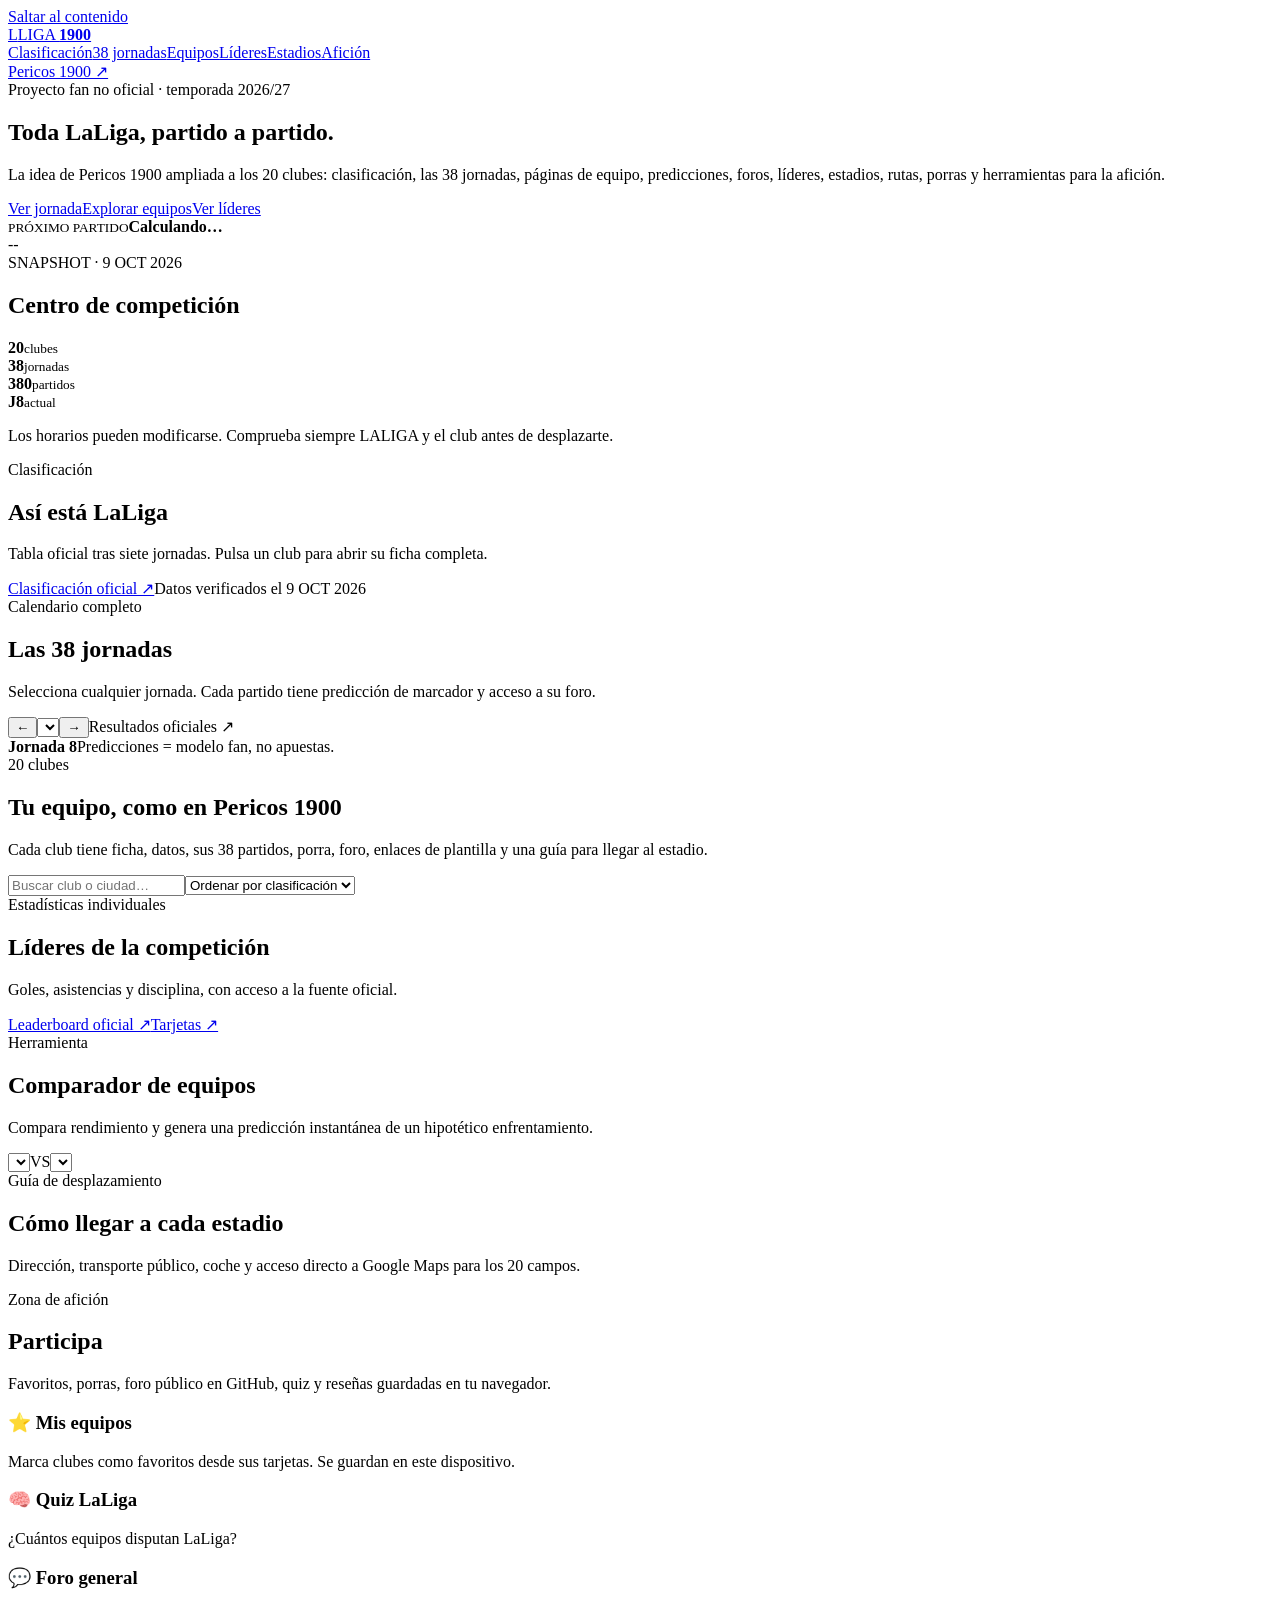
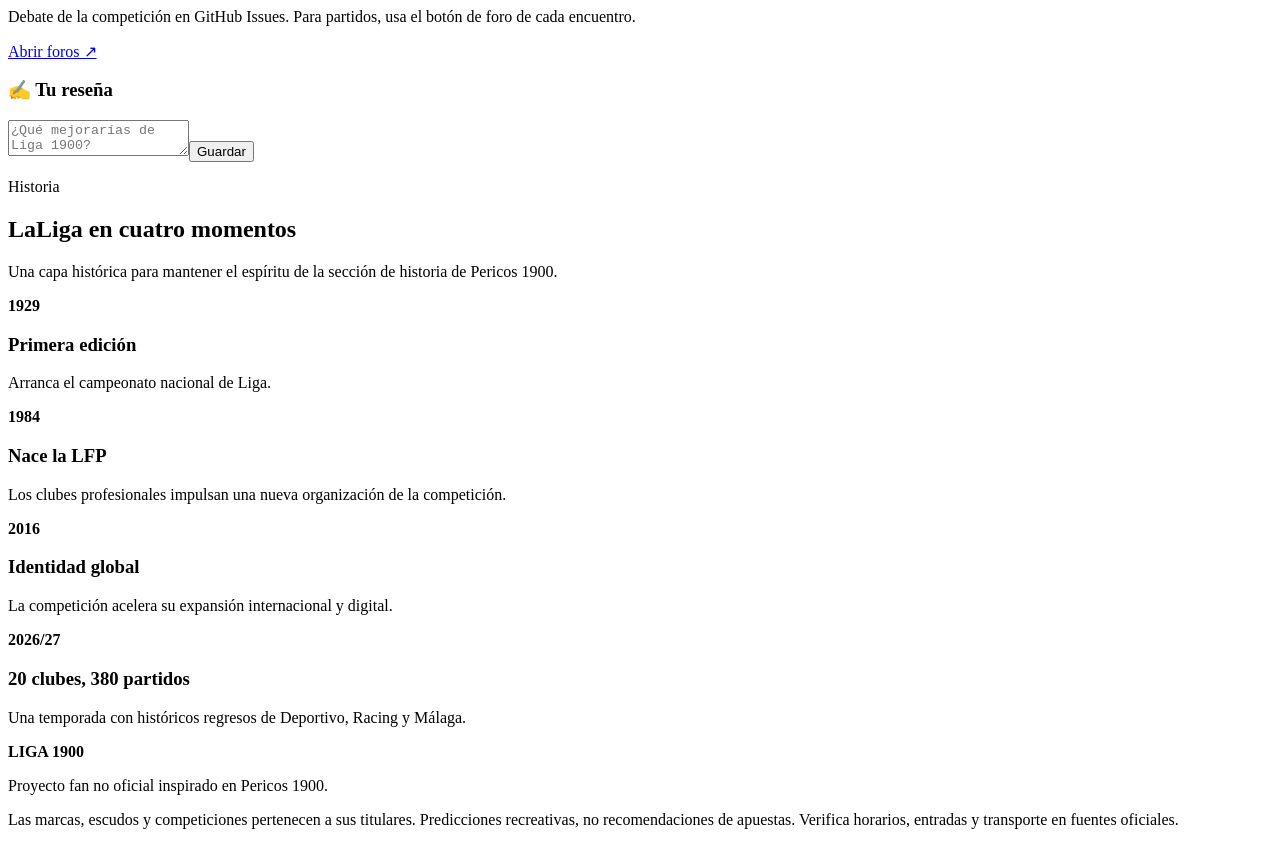
==== laliga/index.html @ ccda53b1 "Crea portal fan completo de LaLiga" ====
<!DOCTYPE html>
<html lang="es">
<head>
<meta charset="UTF-8">
<meta name="viewport" content="width=device-width,initial-scale=1">
<meta name="description" content="Liga 1900: portal fan no oficial de LALIGA EA SPORTS 2026/27 con 20 clubes, 38 jornadas, clasificación, líderes, predicciones, foros y guía de estadios.">
<meta name="robots" content="index,follow,max-image-preview:large">
<title>Liga 1900 · LaLiga 2026/27</title>
<link rel="canonical" href="https://daniferjim20082008-cloud.github.io/pericos1900/laliga/">
<link rel="stylesheet" href="style.css">
</head>
<body>
<a class="skip" href="#main">Saltar al contenido</a>
<header class="topbar">
  <div class="wrap nav">
    <a class="brand" href="./"><span class="brand-ball">L</span><span>LIGA <b>1900</b></span></a>
    <nav class="navlinks" aria-label="Principal">
      <a href="#clasificacion">Clasificación</a><a href="#calendario">38 jornadas</a><a href="#equipos">Equipos</a><a href="#lideres">Líderes</a><a href="#estadios">Estadios</a><a href="#aficion">Afición</a>
    </nav>
    <a class="btn dark" href="../">Pericos 1900 ↗</a>
  </div>
</header>
<main id="main">
<section class="hero" id="inicio">
  <div class="wrap hero-grid">
    <div>
      <span class="eyebrow">Proyecto fan no oficial · temporada 2026/27</span>
      <h1>Toda <span>LaLiga</span>, partido a partido.</h1>
      <p>La idea de Pericos 1900 ampliada a los 20 clubes: clasificación, las 38 jornadas, páginas de equipo, predicciones, foros, líderes, estadios, rutas, porras y herramientas para la afición.</p>
      <div class="hero-actions"><a class="btn primary" href="#calendario">Ver jornada</a><a class="btn ghost" href="#equipos">Explorar equipos</a><a class="btn ghost" href="#lideres">Ver líderes</a></div>
      <div class="next-clock" id="next-clock"><small>PRÓXIMO PARTIDO</small><strong id="clock-match">Calculando…</strong><div id="clock-time">--</div></div>
    </div>
    <aside class="hero-card">
      <span>SNAPSHOT · 9 OCT 2026</span>
      <h2>Centro de competición</h2>
      <div class="hero-stats"><div><b>20</b><small>clubes</small></div><div><b>38</b><small>jornadas</small></div><div><b>380</b><small>partidos</small></div><div><b>J8</b><small>actual</small></div></div>
      <p>Los horarios pueden modificarse. Comprueba siempre LALIGA y el club antes de desplazarte.</p>
    </aside>
  </div>
</section>

<section class="dark-section" id="clasificacion"><div class="wrap">
  <div class="section-head"><div><span class="tag">Clasificación</span><h2>Así está LaLiga</h2></div><p>Tabla oficial tras siete jornadas. Pulsa un club para abrir su ficha completa.</p></div>
  <div class="standings-shell"><div class="standings" id="standings"></div></div>
  <div class="source-row"><a href="https://www.laliga.com/laliga-easports/clasificacion" target="_blank" rel="noopener">Clasificación oficial ↗</a><span>Datos verificados el 9 OCT 2026</span></div>
</div></section>

<section id="calendario"><div class="wrap">
  <div class="section-head"><div><span class="tag">Calendario completo</span><h2>Las 38 jornadas</h2></div><p>Selecciona cualquier jornada. Cada partido tiene predicción de marcador y acceso a su foro.</p></div>
  <div class="round-toolbar"><button class="round-arrow" id="prev-round" aria-label="Jornada anterior">←</button><select id="round-select" aria-label="Seleccionar jornada"></select><button class="round-arrow" id="next-round" aria-label="Jornada siguiente">→</button><a class="btn ghost compact" id="official-round" target="_blank" rel="noopener">Resultados oficiales ↗</a></div>
  <div class="round-meta"><strong id="round-title">Jornada 8</strong><span id="round-date"></span><span class="prediction-note">Predicciones = modelo fan, no apuestas.</span></div>
  <div class="matches-grid" id="matches"></div>
</div></section>

<section class="soft" id="equipos"><div class="wrap">
  <div class="section-head"><div><span class="tag">20 clubes</span><h2>Tu equipo, como en Pericos 1900</h2></div><p>Cada club tiene ficha, datos, sus 38 partidos, porra, foro, enlaces de plantilla y una guía para llegar al estadio.</p></div>
  <div class="team-tools"><input id="team-search" type="search" placeholder="Buscar club o ciudad…" aria-label="Buscar equipo"><select id="team-sort"><option value="pos">Ordenar por clasificación</option><option value="name">Ordenar A-Z</option><option value="city">Ordenar por ciudad</option></select></div>
  <div class="teams-grid" id="teams"></div>
</div></section>

<section id="lideres"><div class="wrap">
  <div class="section-head"><div><span class="tag">Estadísticas individuales</span><h2>Líderes de la competición</h2></div><p>Goles, asistencias y disciplina, con acceso a la fuente oficial.</p></div>
  <div class="leaders-grid" id="leaders"></div>
  <div class="center-actions"><a class="btn primary" href="https://www.laliga.com/leaderboard" target="_blank" rel="noopener">Leaderboard oficial ↗</a><a class="btn ghost" href="https://www.laliga.com/estadisticas/laliga-easports/tarjetas-amarillas" target="_blank" rel="noopener">Tarjetas ↗</a></div>
</div></section>

<section class="dark-section" id="comparador"><div class="wrap">
  <div class="section-head"><div><span class="tag">Herramienta</span><h2>Comparador de equipos</h2></div><p>Compara rendimiento y genera una predicción instantánea de un hipotético enfrentamiento.</p></div>
  <div class="compare-controls"><select id="compare-a"></select><span>VS</span><select id="compare-b"></select></div>
  <div id="comparison" class="comparison"></div>
</div></section>

<section class="soft" id="estadios"><div class="wrap">
  <div class="section-head"><div><span class="tag">Guía de desplazamiento</span><h2>Cómo llegar a cada estadio</h2></div><p>Dirección, transporte público, coche y acceso directo a Google Maps para los 20 campos.</p></div>
  <div class="stadiums-grid" id="stadiums"></div>
</div></section>

<section id="aficion"><div class="wrap">
  <div class="section-head"><div><span class="tag">Zona de afición</span><h2>Participa</h2></div><p>Favoritos, porras, foro público en GitHub, quiz y reseñas guardadas en tu navegador.</p></div>
  <div class="fan-grid">
    <article class="fan-card"><h3>⭐ Mis equipos</h3><p>Marca clubes como favoritos desde sus tarjetas. Se guardan en este dispositivo.</p><div id="favorites"></div></article>
    <article class="fan-card"><h3>🧠 Quiz LaLiga</h3><p id="quiz-question">¿Cuántos equipos disputan LaLiga?</p><div id="quiz-options" class="quiz-options"></div><p id="quiz-result" class="mini"></p></article>
    <article class="fan-card"><h3>💬 Foro general</h3><p>Debate de la competición en GitHub Issues. Para partidos, usa el botón de foro de cada encuentro.</p><a class="btn primary" href="https://github.com/daniferjim20082008-cloud/pericos1900/issues" target="_blank" rel="noopener">Abrir foros ↗</a></article>
    <article class="fan-card"><h3>✍️ Tu reseña</h3><textarea id="review-text" maxlength="280" placeholder="¿Qué mejorarías de Liga 1900?"></textarea><button class="btn primary" id="save-review">Guardar</button><p id="review-status" class="mini"></p></article>
  </div>
</div></section>

<section class="history"><div class="wrap">
  <div class="section-head"><div><span class="tag">Historia</span><h2>LaLiga en cuatro momentos</h2></div><p>Una capa histórica para mantener el espíritu de la sección de historia de Pericos 1900.</p></div>
  <div class="timeline"><article><b>1929</b><h3>Primera edición</h3><p>Arranca el campeonato nacional de Liga.</p></article><article><b>1984</b><h3>Nace la LFP</h3><p>Los clubes profesionales impulsan una nueva organización de la competición.</p></article><article><b>2016</b><h3>Identidad global</h3><p>La competición acelera su expansión internacional y digital.</p></article><article><b>2026/27</b><h3>20 clubes, 380 partidos</h3><p>Una temporada con históricos regresos de Deportivo, Racing y Málaga.</p></article></div>
</div></section>

<section class="club-page" id="club-page" hidden><div class="wrap">
  <button class="back-btn" id="club-back">← Volver al portal</button>
  <div id="club-content"></div>
</div></section>
</main>
<footer><div class="wrap foot"><div><b>LIGA 1900</b><p>Proyecto fan no oficial inspirado en Pericos 1900.</p></div><p>Las marcas, escudos y competiciones pertenecen a sus titulares. Predicciones recreativas, no recomendaciones de apuestas. Verifica horarios, entradas y transporte en fuentes oficiales.</p></div></footer>
<script src="data.js"></script><script src="app.js"></script>
</body>
</html>
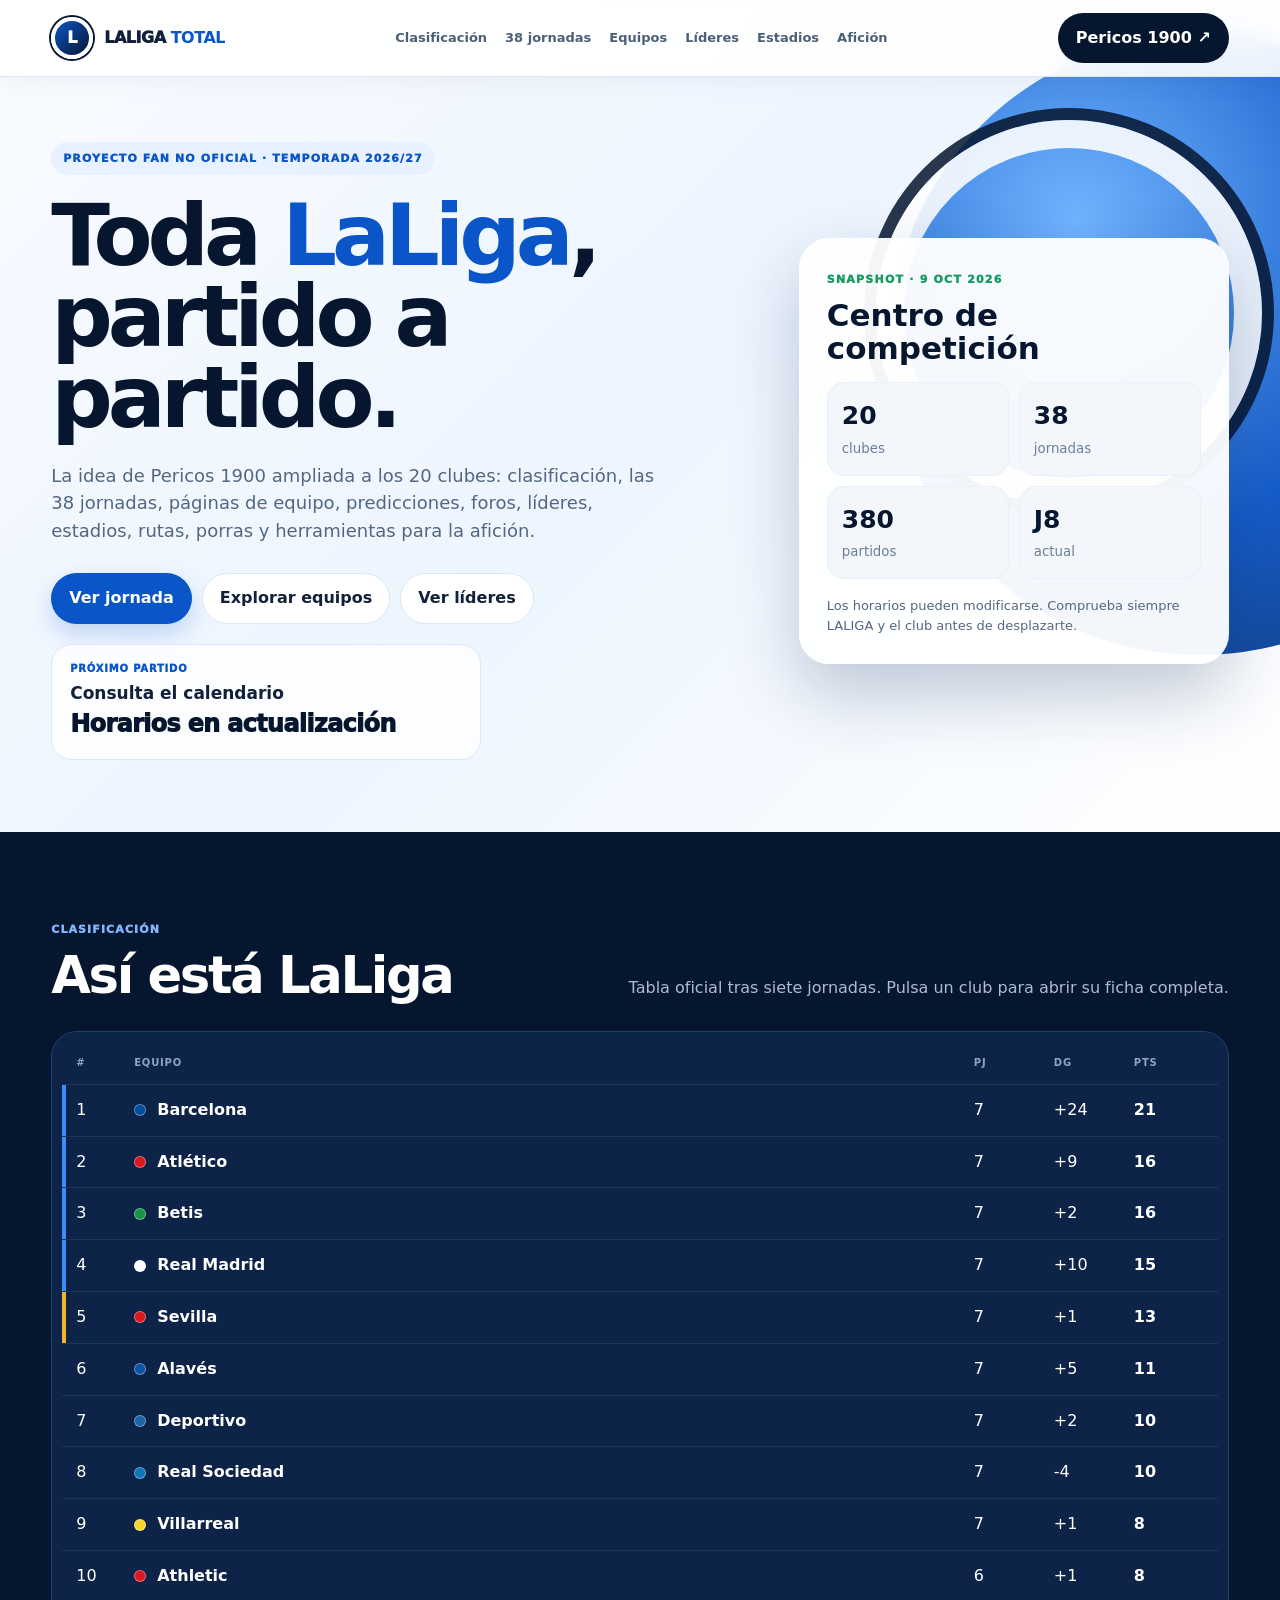
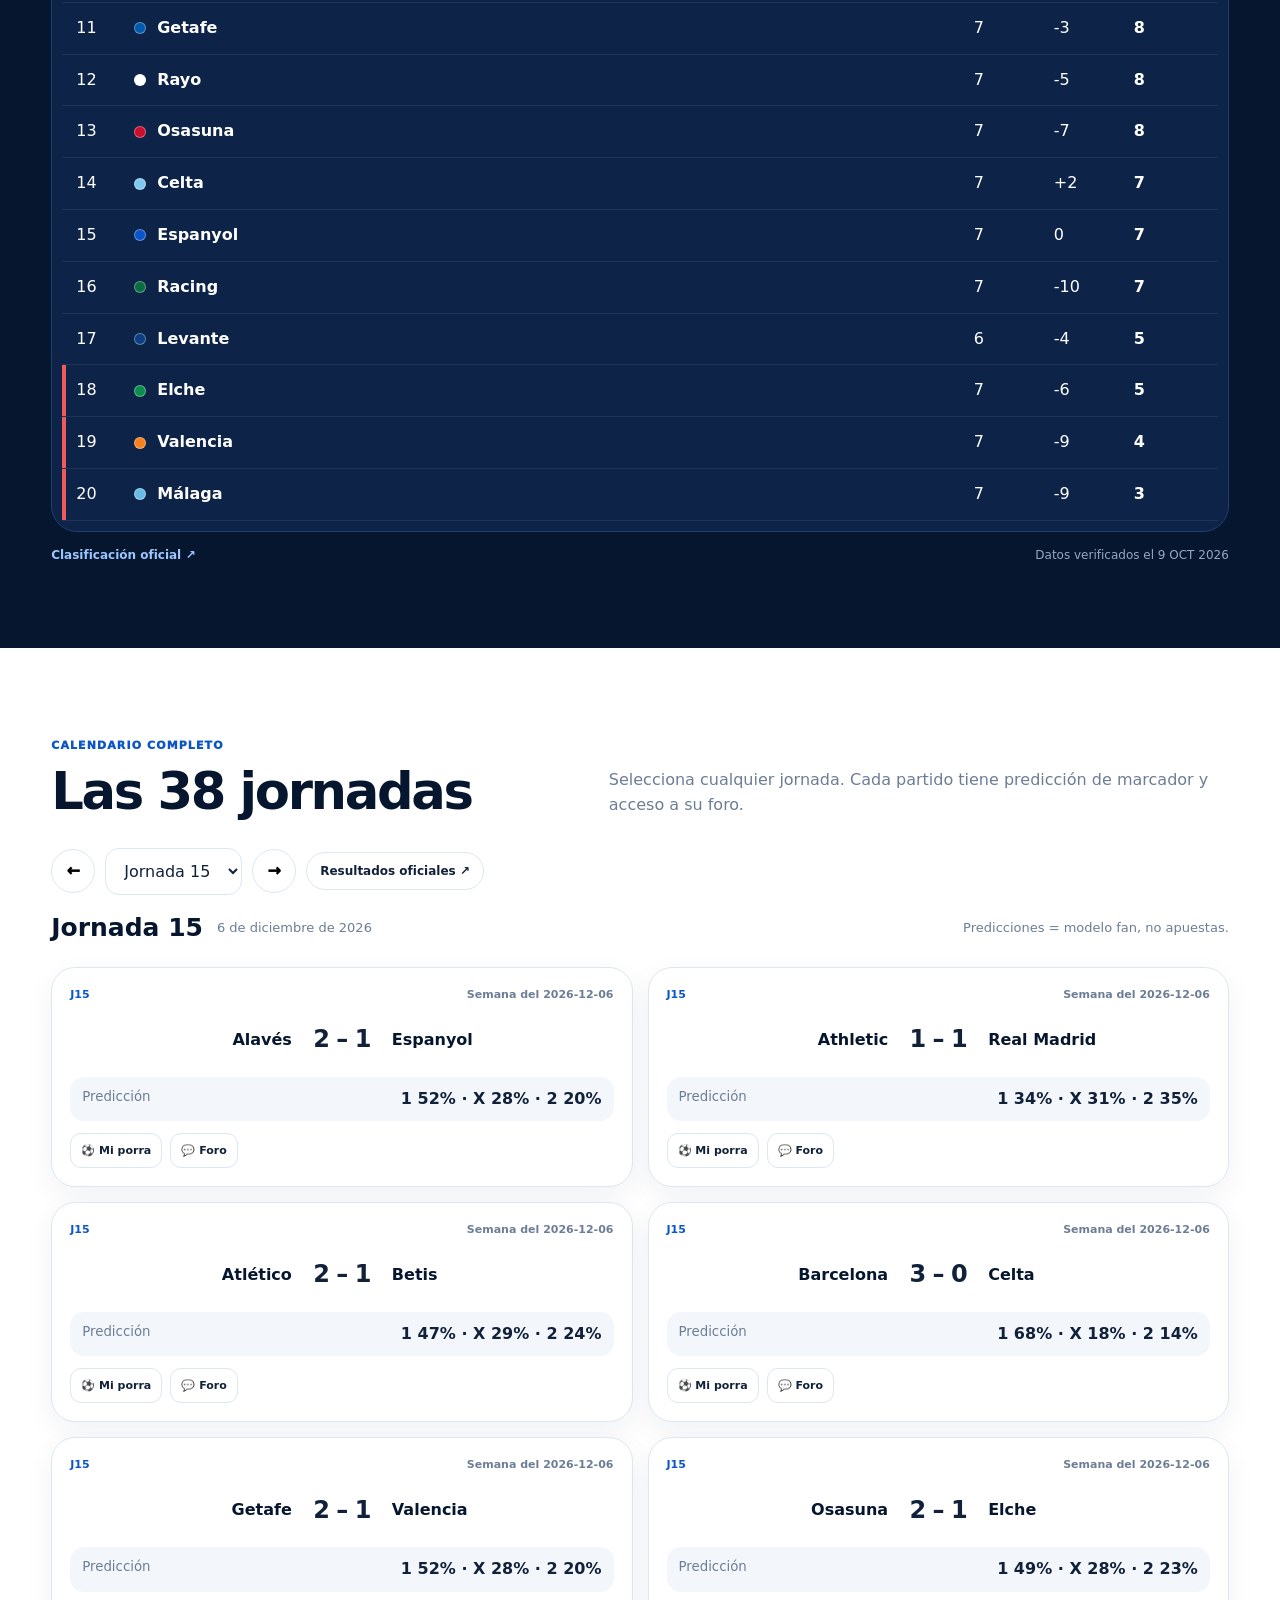
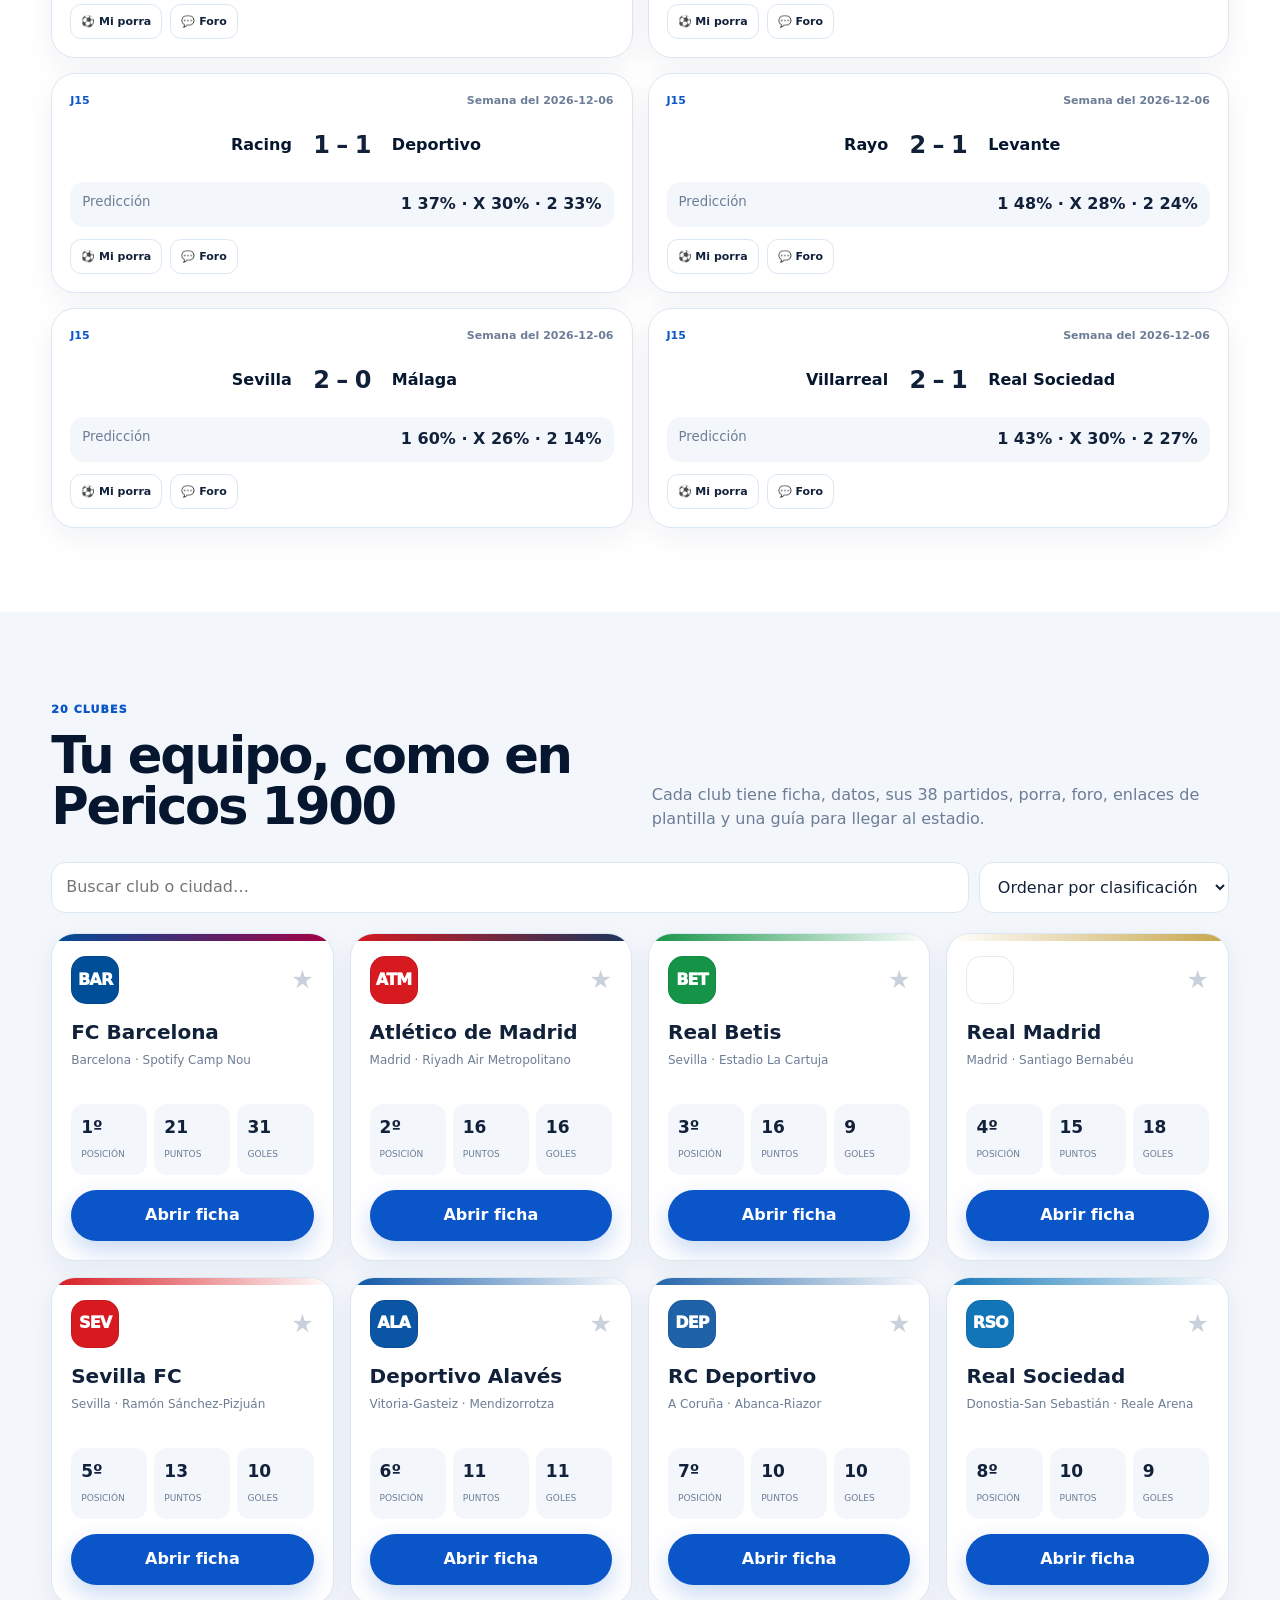
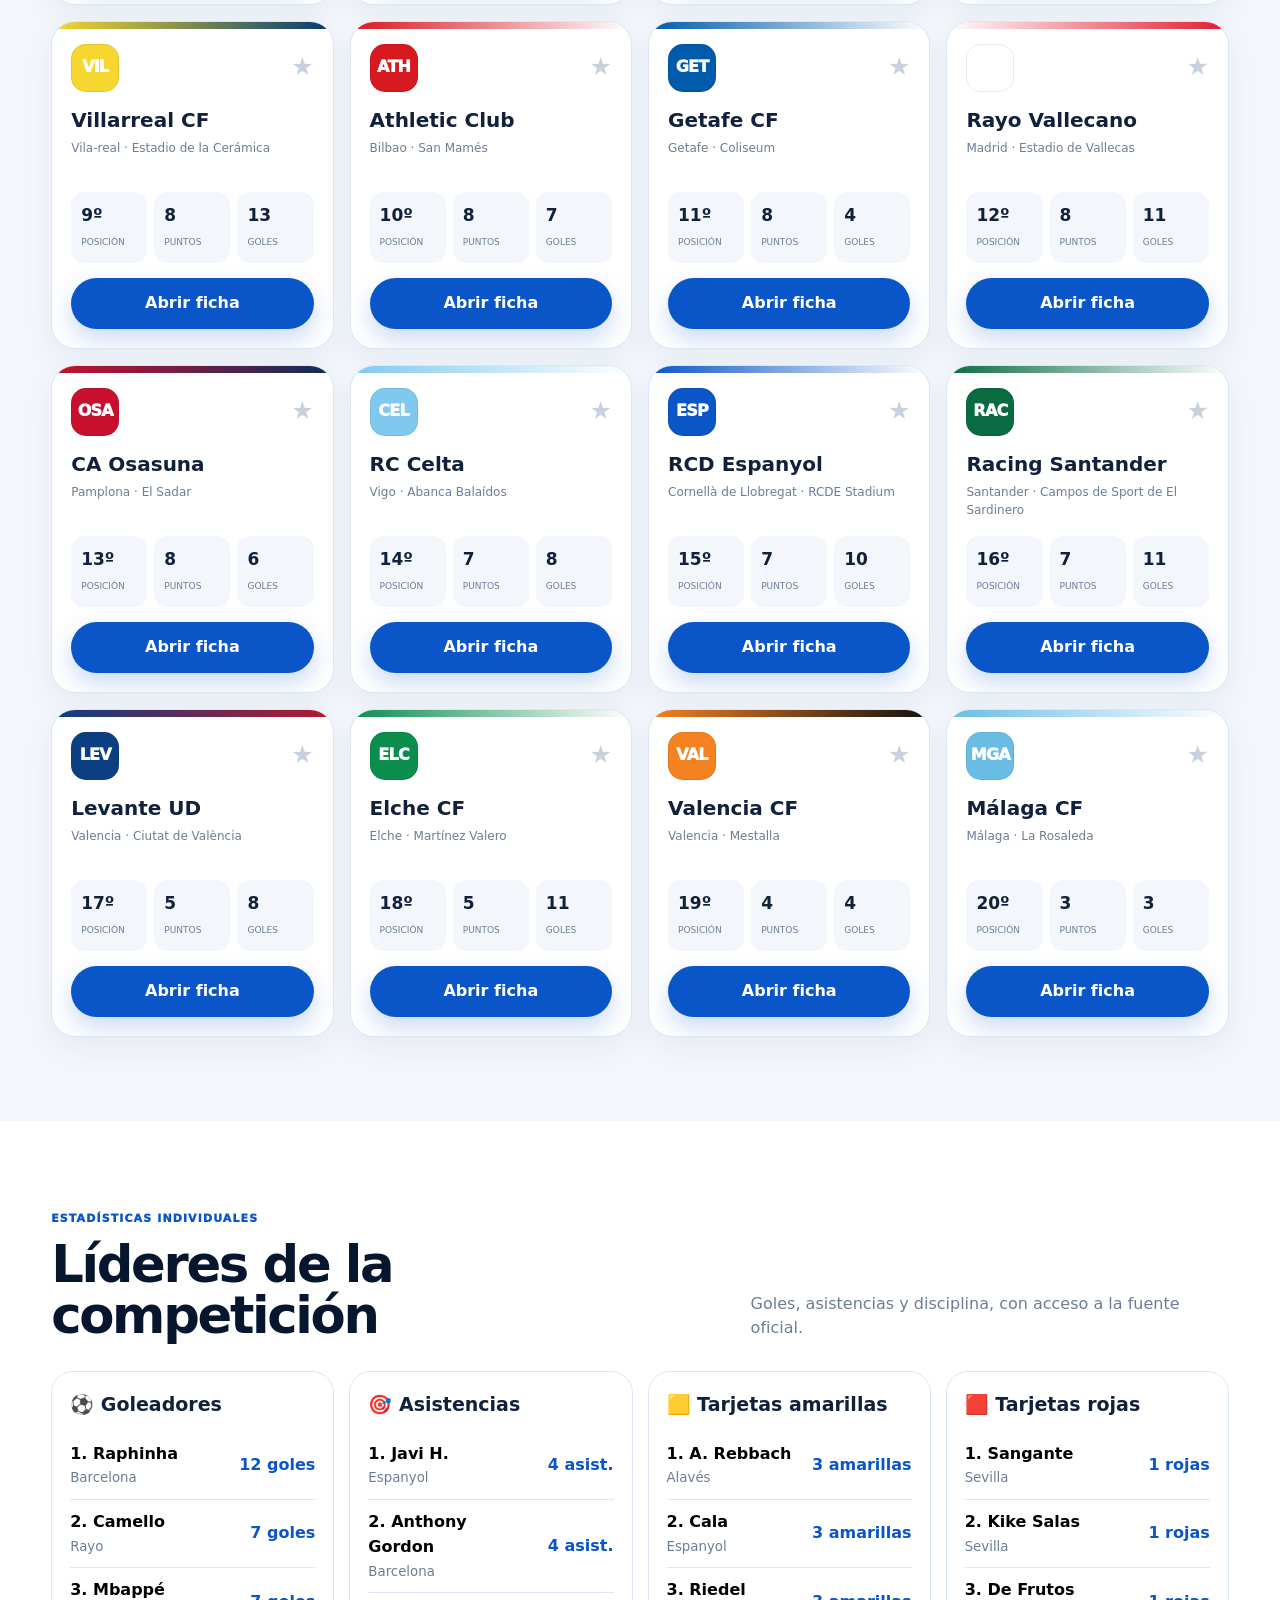
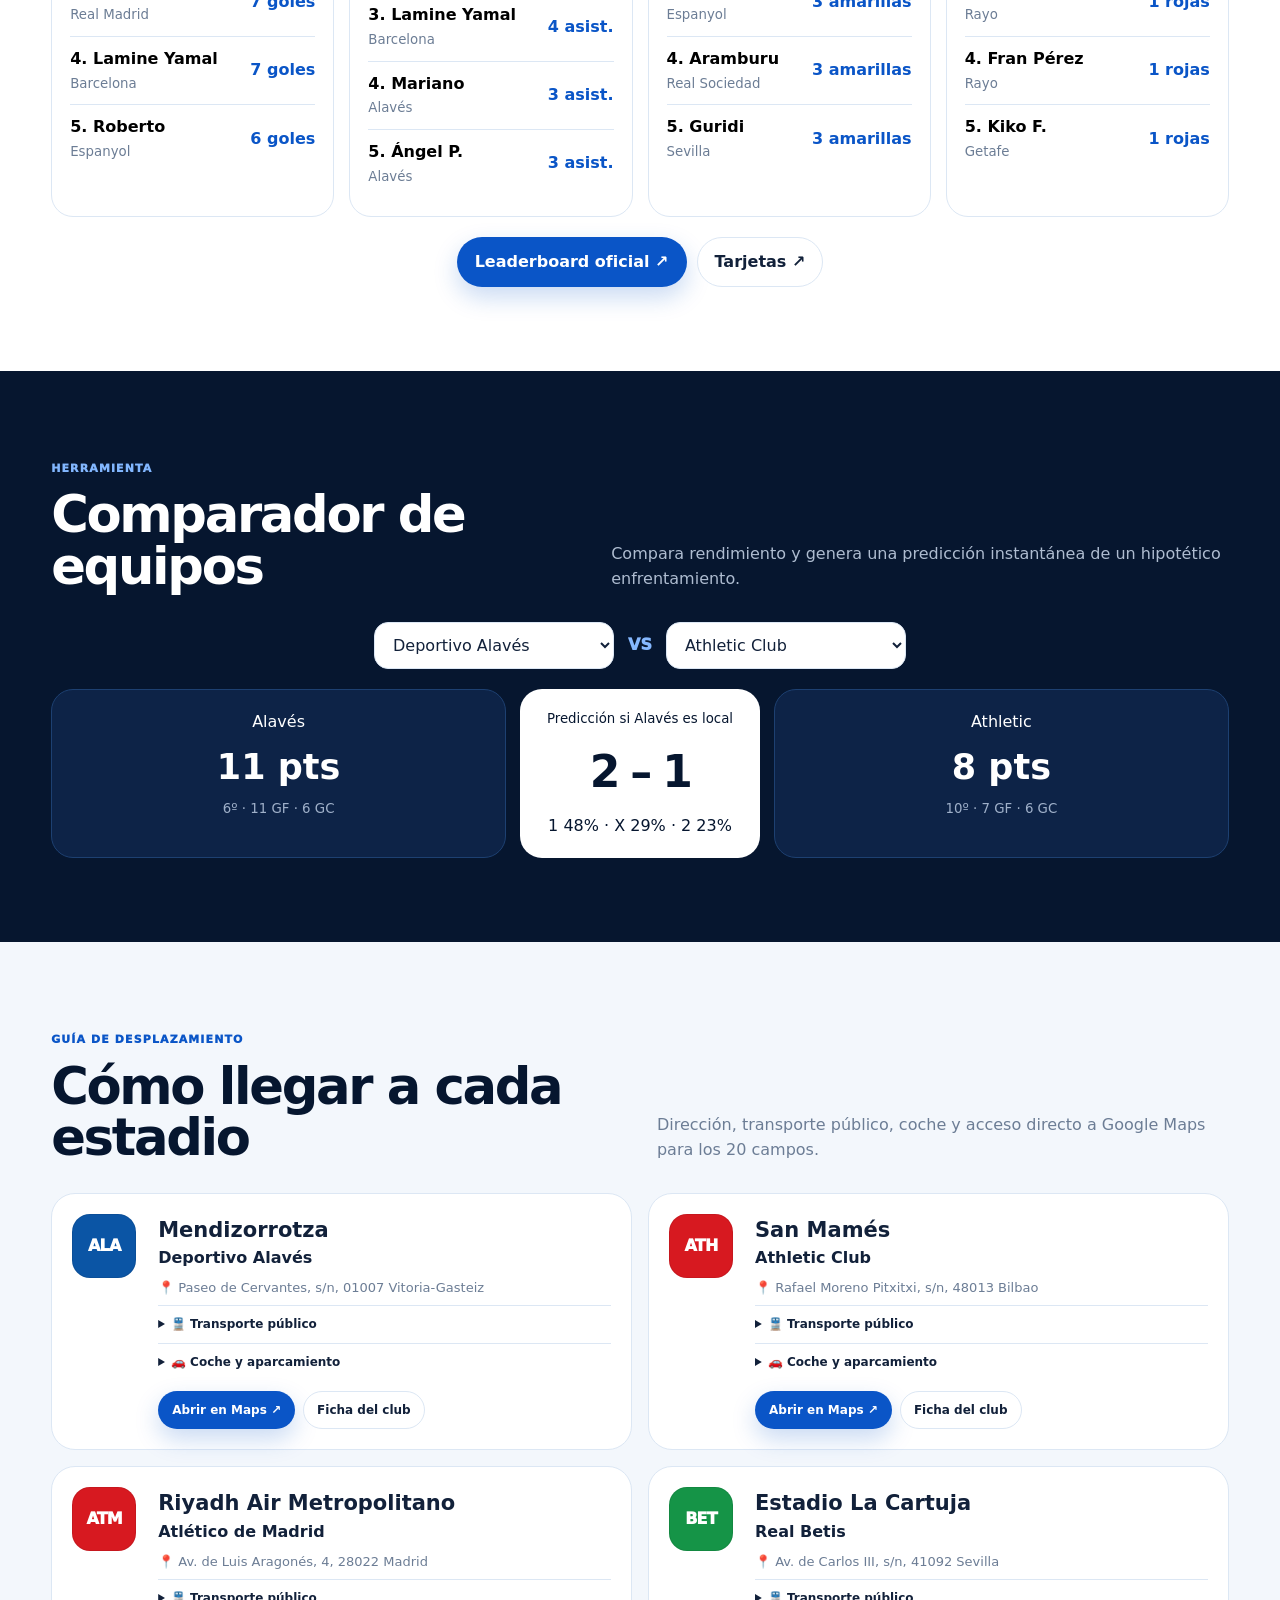
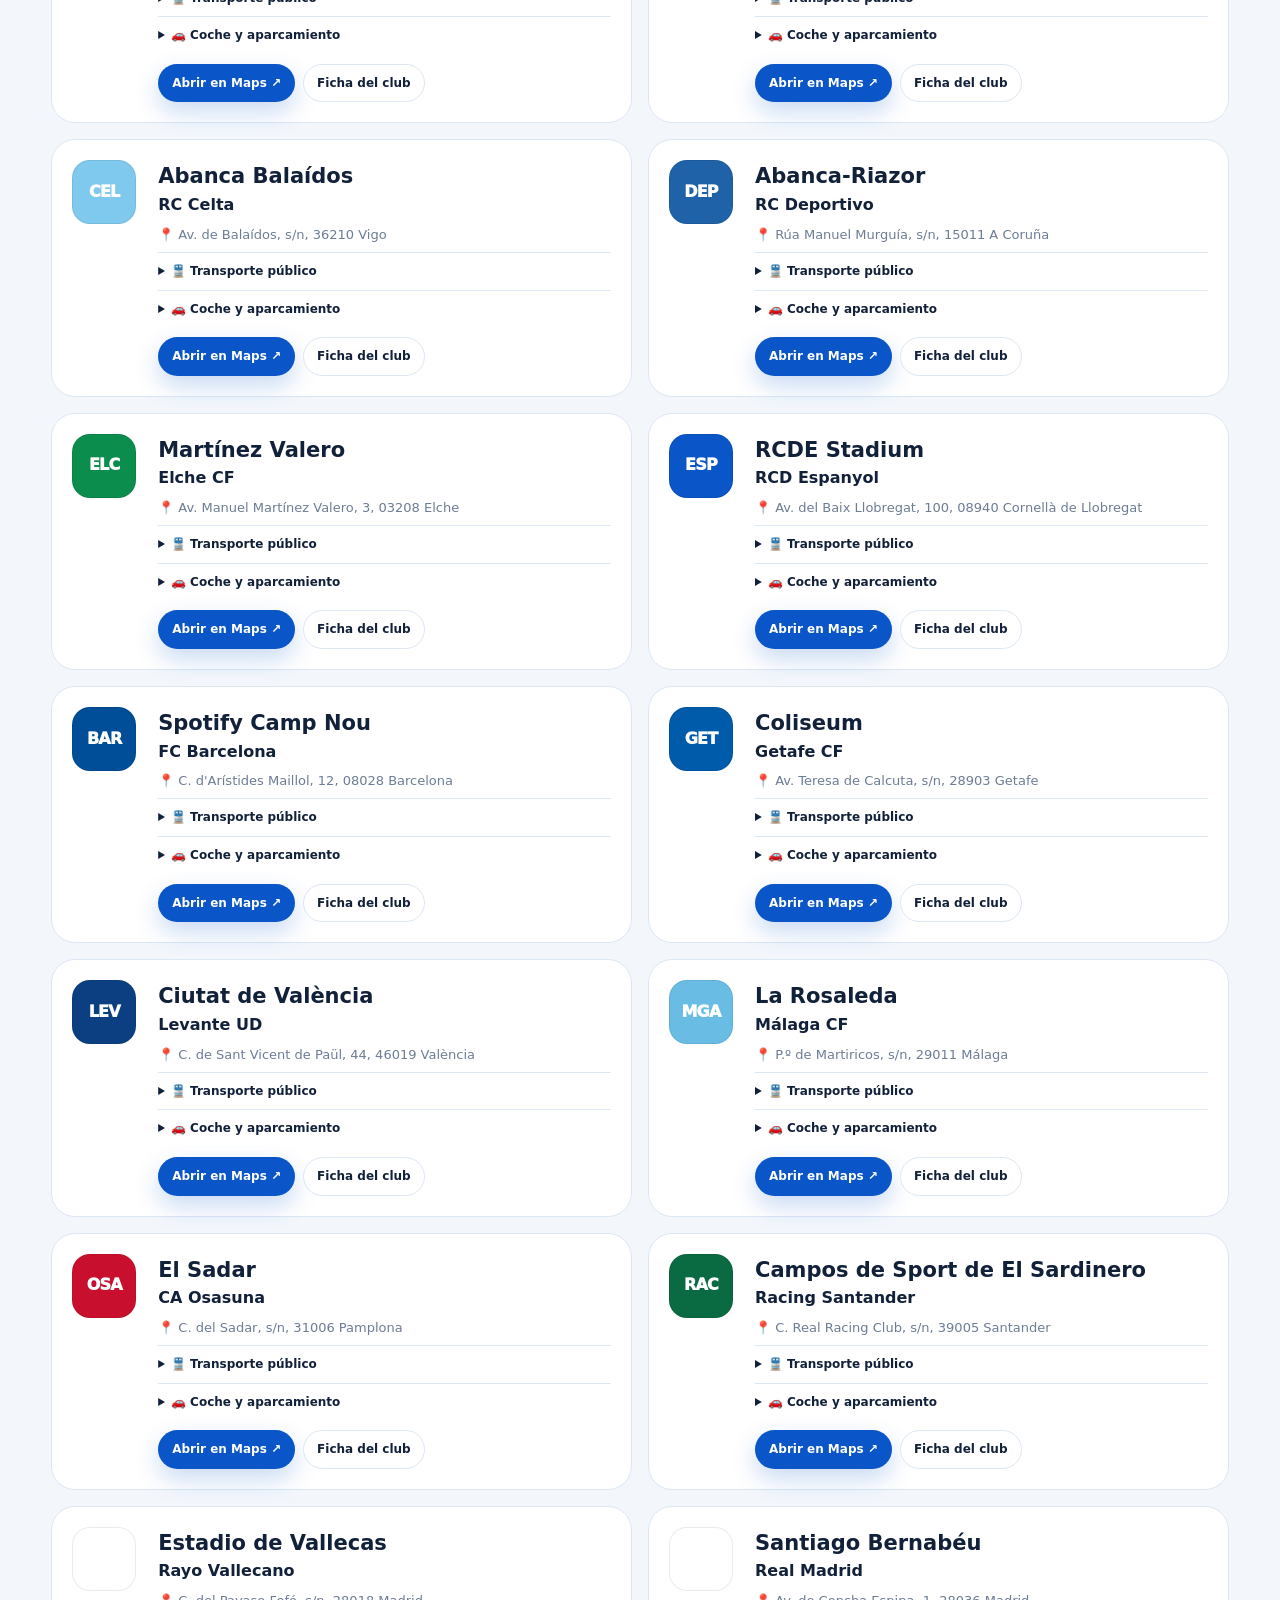
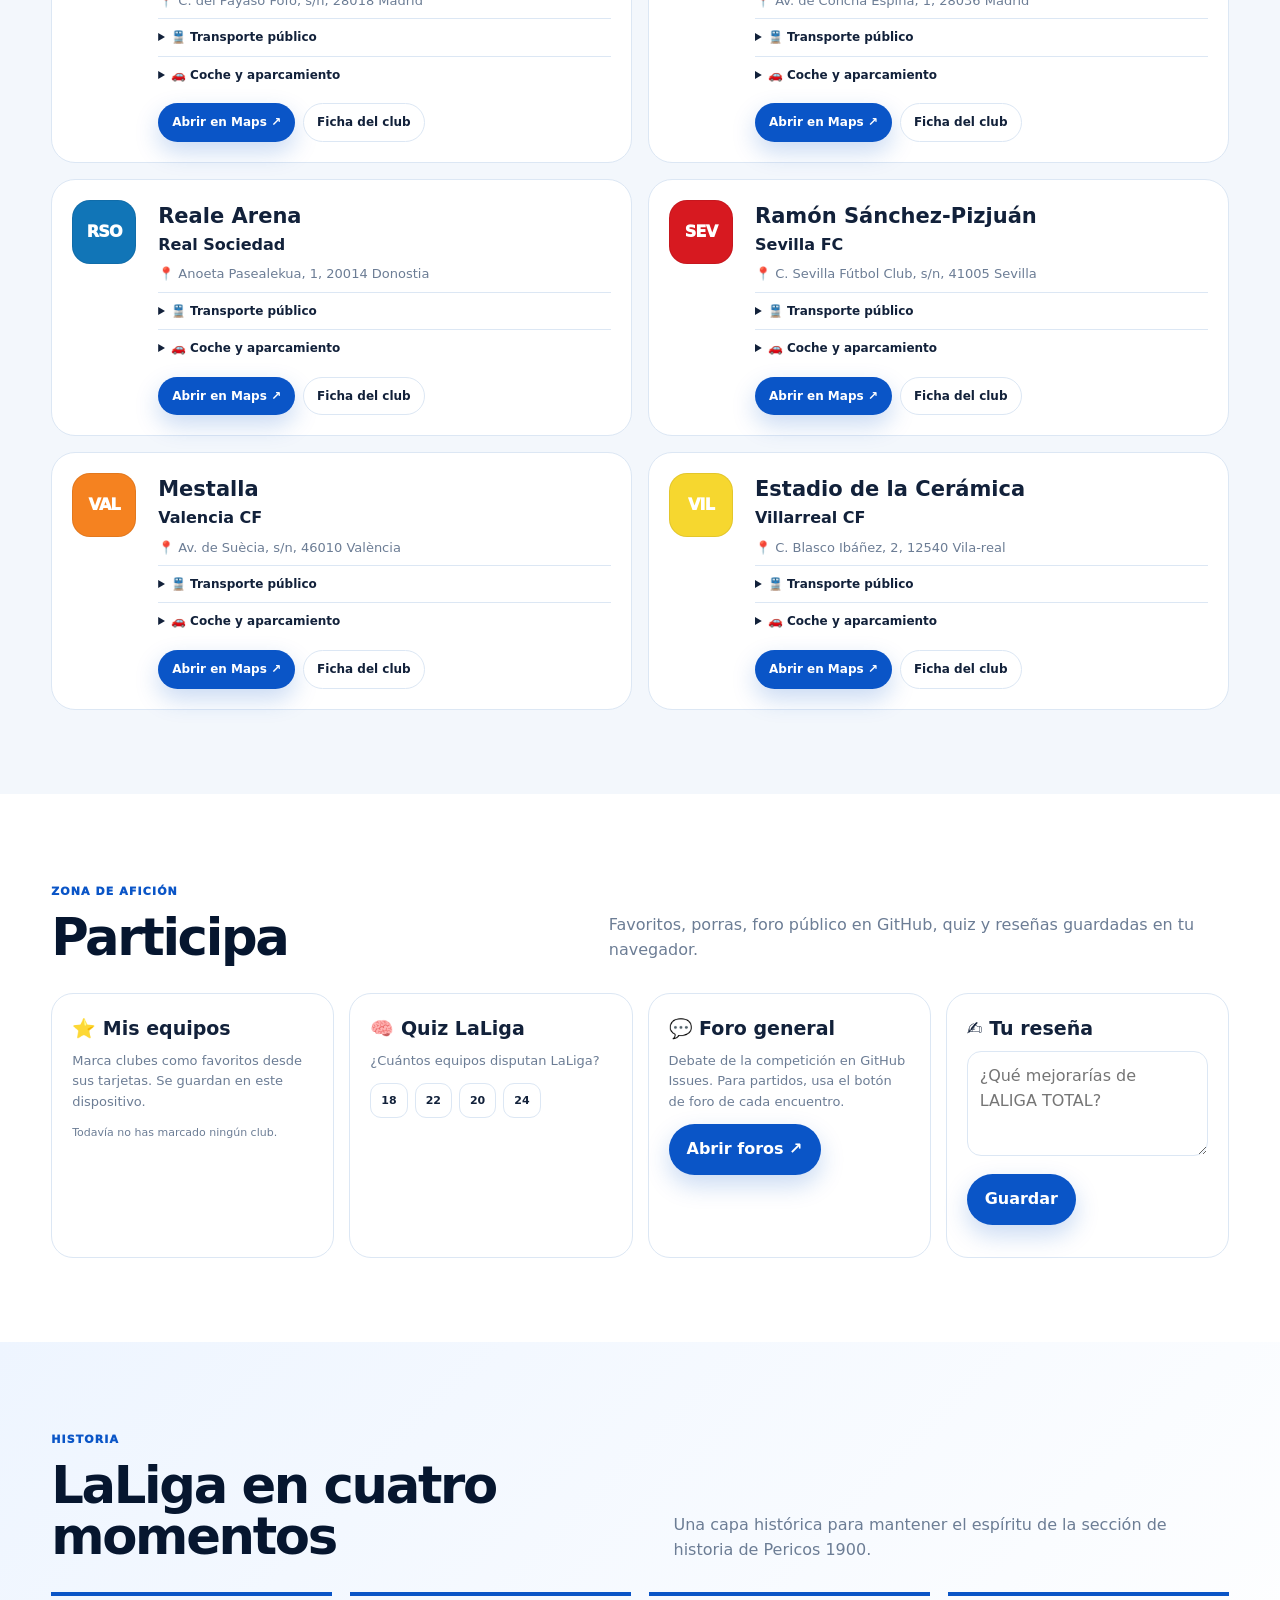
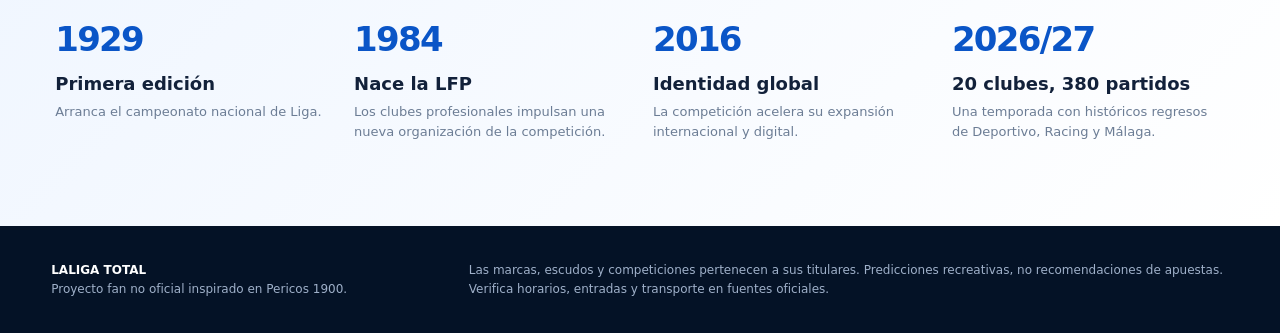
==== commit 142334eb: "Renombra la web a LALIGA TOTAL" ====
--- a/laliga/index.html
+++ b/laliga/index.html
@@ -3,9 +3,9 @@
 <head>
 <meta charset="UTF-8">
 <meta name="viewport" content="width=device-width,initial-scale=1">
-<meta name="description" content="Liga 1900: portal fan no oficial de LALIGA EA SPORTS 2026/27 con 20 clubes, 38 jornadas, clasificación, líderes, predicciones, foros y guía de estadios.">
+<meta name="description" content="LALIGA TOTAL: portal fan no oficial de LALIGA EA SPORTS 2026/27 con 20 clubes, 38 jornadas, clasificación, líderes, predicciones, foros y guía de estadios.">
 <meta name="robots" content="index,follow,max-image-preview:large">
-<title>Liga 1900 · LaLiga 2026/27</title>
+<title>LALIGA TOTAL · LaLiga 2026/27</title>
 <link rel="canonical" href="https://daniferjim20082008-cloud.github.io/pericos1900/laliga/">
 <link rel="stylesheet" href="style.css">
 </head>
@@ -13,7 +13,7 @@
 <a class="skip" href="#main">Saltar al contenido</a>
 <header class="topbar">
   <div class="wrap nav">
-    <a class="brand" href="./"><span class="brand-ball">L</span><span>LIGA <b>1900</b></span></a>
+    <a class="brand" href="./"><span class="brand-ball">L</span><span>LALIGA <b>TOTAL</b></span></a>
     <nav class="navlinks" aria-label="Principal">
       <a href="#clasificacion">Clasificación</a><a href="#calendario">38 jornadas</a><a href="#equipos">Equipos</a><a href="#lideres">Líderes</a><a href="#estadios">Estadios</a><a href="#aficion">Afición</a>
     </nav>
@@ -81,7 +81,7 @@
     <article class="fan-card"><h3>⭐ Mis equipos</h3><p>Marca clubes como favoritos desde sus tarjetas. Se guardan en este dispositivo.</p><div id="favorites"></div></article>
     <article class="fan-card"><h3>🧠 Quiz LaLiga</h3><p id="quiz-question">¿Cuántos equipos disputan LaLiga?</p><div id="quiz-options" class="quiz-options"></div><p id="quiz-result" class="mini"></p></article>
     <article class="fan-card"><h3>💬 Foro general</h3><p>Debate de la competición en GitHub Issues. Para partidos, usa el botón de foro de cada encuentro.</p><a class="btn primary" href="https://github.com/daniferjim20082008-cloud/pericos1900/issues" target="_blank" rel="noopener">Abrir foros ↗</a></article>
-    <article class="fan-card"><h3>✍️ Tu reseña</h3><textarea id="review-text" maxlength="280" placeholder="¿Qué mejorarías de Liga 1900?"></textarea><button class="btn primary" id="save-review">Guardar</button><p id="review-status" class="mini"></p></article>
+    <article class="fan-card"><h3>✍️ Tu reseña</h3><textarea id="review-text" maxlength="280" placeholder="¿Qué mejorarías de LALIGA TOTAL?"></textarea><button class="btn primary" id="save-review">Guardar</button><p id="review-status" class="mini"></p></article>
   </div>
 </div></section>
 
@@ -95,7 +95,7 @@
   <div id="club-content"></div>
 </div></section>
 </main>
-<footer><div class="wrap foot"><div><b>LIGA 1900</b><p>Proyecto fan no oficial inspirado en Pericos 1900.</p></div><p>Las marcas, escudos y competiciones pertenecen a sus titulares. Predicciones recreativas, no recomendaciones de apuestas. Verifica horarios, entradas y transporte en fuentes oficiales.</p></div></footer>
+<footer><div class="wrap foot"><div><b>LALIGA TOTAL</b><p>Proyecto fan no oficial inspirado en Pericos 1900.</p></div><p>Las marcas, escudos y competiciones pertenecen a sus titulares. Predicciones recreativas, no recomendaciones de apuestas. Verifica horarios, entradas y transporte en fuentes oficiales.</p></div></footer>
 <script src="data.js"></script><script src="app.js"></script>
 </body>
 </html>
--- a/laliga/style.css
+++ b/laliga/style.css
@@ -0,0 +1,197 @@
+:root{
+  --blue:#0a55c7;--blue2:#1578ff;--navy:#06162f;--ink:#12213a;--muted:#6c7d95;
+  --soft:#f3f7fc;--line:#dce7f4;--white:#fff;--green:#159a62;--amber:#d98b09;
+  --red:#d43d3d;--shadow:0 20px 55px rgba(6,29,68,.12);--radius:24px
+}
+*{box-sizing:border-box;margin:0;padding:0}
+html{scroll-behavior:smooth}
+body{font-family:Inter,ui-sans-serif,system-ui,-apple-system,BlinkMacSystemFont,"Segoe UI",sans-serif;color:var(--ink);background:#fff;line-height:1.55;-webkit-font-smoothing:antialiased}
+button,input,select,textarea{font:inherit}
+button{cursor:pointer}
+a{text-decoration:none;color:inherit}
+[hidden]{display:none!important}
+.wrap{width:min(1180px,92%);margin:auto}
+.skip{position:fixed;left:12px;top:-60px;background:#fff;padding:10px 14px;border-radius:10px;z-index:200}
+.skip:focus{top:12px}
+.topbar{position:fixed;inset:0 0 auto;z-index:50;background:rgba(255,255,255,.9);backdrop-filter:blur(16px);border-bottom:1px solid rgba(220,231,244,.9);box-shadow:0 5px 24px rgba(6,22,47,.045)}
+.nav{height:76px;display:flex;align-items:center;justify-content:space-between;gap:24px}
+.brand{display:flex;align-items:center;gap:11px;font-weight:950;letter-spacing:-.03em}
+.brand b{color:var(--blue)}
+.brand-ball{width:42px;height:42px;border-radius:50%;display:grid;place-items:center;background:linear-gradient(135deg,var(--blue),var(--navy));color:#fff;border:4px solid #fff;box-shadow:0 0 0 2px var(--navy);font-weight:1000}
+.navlinks{display:flex;gap:18px;font-size:13px;font-weight:850;color:#4b5f79}
+.navlinks a:hover{color:var(--blue)}
+.btn{display:inline-flex;align-items:center;justify-content:center;gap:8px;padding:12px 17px;border-radius:999px;font-weight:850;border:1px solid transparent;transition:.2s ease;cursor:pointer}
+.btn:hover{transform:translateY(-2px)}
+.btn.primary{background:var(--blue);color:#fff;box-shadow:0 10px 24px rgba(10,85,199,.22)}
+.btn.primary:hover{background:#0648ae}
+.btn.ghost{background:#fff;border-color:var(--line);color:var(--ink)}
+.btn.dark{background:var(--navy);color:#fff}
+.btn.compact{padding:9px 13px;font-size:12px}
+.hero{padding:142px 0 72px;background:linear-gradient(135deg,#f9fbff,#edf5ff 50%,#fff);position:relative;overflow:hidden}
+.hero:before{content:"";position:absolute;width:620px;height:620px;border-radius:50%;right:-230px;top:35px;background:radial-gradient(circle at 30% 30%,#6ab1ff,#0a55c7 55%,#052e69);opacity:.95}
+.hero:after{content:"";position:absolute;right:18px;top:120px;width:330px;height:330px;border-radius:50%;border:28px solid rgba(255,255,255,.88);box-shadow:0 0 0 12px rgba(6,22,47,.85)}
+.hero-grid{display:grid;grid-template-columns:1.08fr .92fr;gap:48px;align-items:center;position:relative;z-index:2}
+.eyebrow,.tag{display:inline-flex;align-items:center;gap:8px;font-size:11px;font-weight:950;letter-spacing:.1em;text-transform:uppercase;border-radius:999px}
+.eyebrow{background:#e7f1ff;color:var(--blue);padding:8px 12px;margin-bottom:20px}
+.tag{color:var(--blue);margin-bottom:12px}
+.hero h1{font-size:clamp(50px,7vw,86px);line-height:.94;letter-spacing:-.058em;color:var(--navy);max-width:760px}
+.hero h1 span{color:var(--blue)}
+.hero p{font-size:18px;color:#536781;max-width:700px;margin:24px 0 28px}
+.hero-actions{display:flex;flex-wrap:wrap;gap:10px}
+.hero-card{margin-left:auto;width:min(430px,100%);background:rgba(255,255,255,.95);border-radius:30px;padding:28px;box-shadow:0 30px 70px rgba(4,30,76,.23)}
+.hero-card>span{font-size:11px;text-transform:uppercase;font-weight:950;letter-spacing:.11em;color:var(--green)}
+.hero-card h2{font-size:31px;line-height:1.04;margin:9px 0 18px;color:var(--navy)}
+.hero-card p{font-size:13px;margin:17px 0 0}
+.hero-stats{display:grid;grid-template-columns:repeat(2,1fr);gap:10px}
+.hero-stats div{background:var(--soft);border:1px solid #eaf0f7;border-radius:17px;padding:14px}
+.hero-stats b{display:block;font-size:25px;color:var(--navy)}
+.hero-stats small{color:var(--muted)}
+.next-clock{margin-top:20px;background:rgba(255,255,255,.8);border:1px solid #dbe8fa;border-radius:20px;padding:16px 18px;display:inline-flex;flex-direction:column;min-width:min(100%,430px)}
+.next-clock small{font-size:10px;color:var(--blue);font-weight:950;letter-spacing:.08em}
+.next-clock strong{font-size:17px;margin-top:3px}
+#clock-time{font-size:24px;font-weight:1000;color:var(--navy);letter-spacing:-.03em}
+section{padding:84px 0;scroll-margin-top:75px}
+.section-head{display:flex;justify-content:space-between;align-items:end;gap:28px;margin-bottom:30px}
+.section-head h2{font-size:clamp(34px,4vw,54px);line-height:1;letter-spacing:-.045em;color:var(--navy)}
+.section-head p{max-width:620px;color:var(--muted)}
+.soft{background:var(--soft)}
+.dark-section{background:var(--navy);color:#fff}
+.dark-section .section-head h2{color:#fff}
+.dark-section .section-head p{color:#aebcd0}
+.dark-section .tag{color:#82b7ff}
+.standings-shell{background:#0d2347;border:1px solid #1d4071;border-radius:26px;padding:10px;overflow:auto}
+.standings{min-width:630px}
+.standing-row{width:100%;display:grid;grid-template-columns:48px minmax(240px,1fr) 70px 70px 70px;align-items:center;gap:10px;padding:13px 14px;border:0;border-bottom:1px solid rgba(255,255,255,.08);background:transparent;color:#fff;text-align:left}
+button.standing-row:hover{background:#14305a}
+.standing-head{font-size:10px;text-transform:uppercase;letter-spacing:.08em;color:#8fa5c3;font-weight:900}
+.standing-row.champions{box-shadow:inset 4px 0 #3a8cff}
+.standing-row.europa{box-shadow:inset 4px 0 #f2b32d}
+.standing-row.danger{box-shadow:inset 4px 0 #ef5b5b}
+.club-cell{display:flex;align-items:center;gap:11px;font-weight:850}
+.team-dot{width:12px;height:12px;border-radius:50%;background:var(--c);border:1px solid rgba(255,255,255,.35)}
+.source-row{display:flex;align-items:center;justify-content:space-between;gap:16px;margin-top:14px;font-size:12px;color:#94a8c3}
+.source-row a{color:#9cc6ff;font-weight:850}
+.round-toolbar{display:flex;align-items:center;gap:10px;flex-wrap:wrap;margin-bottom:14px}
+.round-toolbar select,.team-tools input,.team-tools select,.compare-controls select{border:1px solid var(--line);border-radius:14px;padding:12px 14px;background:#fff;color:var(--ink)}
+.round-arrow{width:44px;height:44px;border-radius:50%;border:1px solid var(--line);background:#fff;font-weight:1000}
+.round-arrow:hover{border-color:#9bbbe6;color:var(--blue)}
+.round-meta{display:flex;gap:14px;align-items:center;flex-wrap:wrap;margin:8px 0 20px}
+.round-meta strong{font-size:25px;color:var(--navy)}
+.round-meta span{color:var(--muted);font-size:13px}
+.prediction-note{margin-left:auto}
+.matches-grid{display:grid;grid-template-columns:repeat(2,1fr);gap:15px}
+.match-card{border:1px solid var(--line);border-radius:24px;padding:18px;background:#fff;box-shadow:0 10px 30px rgba(8,35,78,.06)}
+.match-meta{display:flex;justify-content:space-between;gap:12px;font-size:11px;color:var(--muted);font-weight:850}
+.match-meta span{color:var(--blue)}
+.match-teams{display:grid;grid-template-columns:1fr 80px 1fr;gap:10px;align-items:center;margin:18px 0}
+.match-teams button{border:0;background:transparent;font-weight:900;font-size:16px;color:var(--navy)}
+.match-teams button:first-child{text-align:right}
+.match-teams button:last-child{text-align:left}
+.match-teams strong{text-align:center;font-size:24px;letter-spacing:-.04em}
+.prediction{background:var(--soft);border-radius:14px;padding:10px 12px;display:flex;justify-content:space-between;gap:12px}
+.prediction small{color:var(--muted)}
+.match-actions{display:flex;gap:8px;margin-top:12px}
+.tiny{display:inline-flex;align-items:center;justify-content:center;border:1px solid var(--line);background:#fff;border-radius:11px;padding:8px 10px;font-size:11px;font-weight:850;color:var(--ink)}
+.tiny:hover{border-color:#96b7e8;color:var(--blue)}
+.team-tools{display:flex;gap:10px;margin-bottom:20px}
+.team-tools input{flex:1}
+.teams-grid{display:grid;grid-template-columns:repeat(4,1fr);gap:16px}
+.team-card{background:#fff;border:1px solid var(--line);border-radius:24px;padding:0 19px 19px;box-shadow:0 10px 28px rgba(8,35,78,.06);overflow:hidden}
+.team-band{height:7px;background:linear-gradient(90deg,var(--team),var(--team2));margin:0 -19px 15px}
+.team-card-top{display:flex;align-items:center;justify-content:space-between}
+.team-monogram,.stadium-badge,.club-monogram{display:grid;place-items:center;font-weight:1000;letter-spacing:-.05em}
+.team-monogram{width:48px;height:48px;border-radius:15px;background:var(--team);color:#fff;border:1px solid rgba(0,0,0,.08)}
+.fav{border:0;background:transparent;font-size:25px;color:#c8d1dc}
+.fav.on{color:#f0b51f}
+.team-card h3{font-size:20px;margin:13px 0 3px}
+.team-card p{font-size:12px;color:var(--muted);min-height:38px}
+.team-numbers{display:grid;grid-template-columns:repeat(3,1fr);gap:7px;margin:15px 0}
+.team-numbers span{background:var(--soft);border-radius:13px;padding:10px}
+.team-numbers b{display:block;font-size:17px}
+.team-numbers small{font-size:9px;color:var(--muted);text-transform:uppercase}
+.team-open{width:100%}
+.leaders-grid{display:grid;grid-template-columns:repeat(4,1fr);gap:15px}
+.leader-card{border:1px solid var(--line);border-radius:22px;padding:18px;background:#fff}
+.leader-card h3{font-size:19px;margin-bottom:12px}
+.leader-card button{width:100%;display:grid;grid-template-columns:1fr auto;gap:2px 10px;border:0;border-bottom:1px solid var(--line);background:transparent;padding:10px 0;text-align:left}
+.leader-card button:last-child{border-bottom:0}
+.leader-card button span{font-weight:850}
+.leader-card button small{grid-column:1;color:var(--muted)}
+.leader-card button b{grid-column:2;grid-row:1/3;align-self:center;color:var(--blue)}
+.center-actions{display:flex;justify-content:center;gap:10px;flex-wrap:wrap;margin-top:20px}
+.compare-controls{display:flex;align-items:center;justify-content:center;gap:14px;flex-wrap:wrap}
+.compare-controls span{font-weight:1000;color:#85b8ff}
+.compare-controls select{min-width:240px}
+.comparison{margin-top:20px;display:grid;grid-template-columns:1fr 240px 1fr;gap:14px;align-items:stretch}
+.compare-team,.compare-pred{border-radius:22px;padding:20px;text-align:center}
+.compare-team{background:#0d2347;border:1px solid #1d4071}
+.compare-team span,.compare-team b,.compare-team small{display:block}
+.compare-team b{font-size:35px;margin:5px 0}
+.compare-team small{color:#9fb0c9}
+.compare-pred{background:#fff;color:var(--navy)}
+.compare-pred small,.compare-pred strong,.compare-pred span{display:block}
+.compare-pred strong{font-size:44px;letter-spacing:-.06em;margin:8px}
+.stadiums-grid{display:grid;grid-template-columns:repeat(2,1fr);gap:16px}
+.stadium-card{display:grid;grid-template-columns:70px 1fr;gap:16px;background:#fff;border:1px solid var(--line);border-radius:24px;padding:20px}
+.stadium-badge{width:64px;height:64px;border-radius:18px;color:#fff;border:1px solid rgba(0,0,0,.08)}
+.stadium-card h3{font-size:21px}
+.stadium-card>div>p{color:var(--muted);font-size:13px;margin:7px 0}
+.stadium-card details{border-top:1px solid var(--line);padding:9px 0}
+.stadium-card summary{font-size:12px;font-weight:850;cursor:pointer}
+.stadium-actions{display:flex;gap:8px;flex-wrap:wrap;margin-top:10px}
+.fan-grid{display:grid;grid-template-columns:repeat(4,1fr);gap:15px}
+.fan-card{border:1px solid var(--line);border-radius:22px;padding:20px;background:#fff}
+.fan-card h3{font-size:19px;margin-bottom:8px}
+.fan-card p{font-size:13px;color:var(--muted);margin-bottom:12px}
+.quiz-options{display:flex;gap:7px;flex-wrap:wrap}
+textarea{width:100%;min-height:105px;border:1px solid var(--line);border-radius:14px;padding:12px;resize:vertical;margin-bottom:10px}
+.mini{font-size:11px!important;color:var(--muted)}
+.history{background:linear-gradient(135deg,#eef5ff,#fff)}
+.timeline{display:grid;grid-template-columns:repeat(4,1fr);gap:18px}
+.timeline article{border-top:4px solid var(--blue);padding:17px 4px 0}
+.timeline b{font-size:34px;color:var(--blue);letter-spacing:-.05em}
+.timeline h3{font-size:18px;margin:4px 0}
+.timeline p{font-size:13px;color:var(--muted)}
+.club-page{padding-top:115px;background:var(--soft);min-height:100vh}
+.back-btn{border:1px solid var(--line);background:#fff;border-radius:999px;padding:10px 14px;font-weight:850;margin-bottom:18px}
+.club-hero{background:linear-gradient(135deg,var(--team),var(--team2));border-radius:30px;padding:34px;color:#fff;display:flex;align-items:center;gap:26px;box-shadow:var(--shadow)}
+.club-monogram{width:110px;height:110px;border-radius:28px;background:rgba(255,255,255,.94);color:var(--navy);font-size:31px}
+.club-hero .eyebrow{background:rgba(255,255,255,.18);color:#fff;margin-bottom:8px}
+.club-hero h2{font-size:clamp(38px,6vw,66px);line-height:.95;letter-spacing:-.05em}
+.club-hero p{margin:10px 0 18px}
+.club-grid{display:grid;grid-template-columns:1fr 1fr;gap:16px;margin-top:16px}
+.club-panel{background:#fff;border:1px solid var(--line);border-radius:24px;padding:22px}
+.club-panel h3{font-size:21px;margin-bottom:12px}
+.club-panel p{font-size:13px;color:#536781;margin:8px 0}
+.facts{display:grid;grid-template-columns:repeat(4,1fr);gap:10px}
+.facts span{background:var(--soft);padding:14px;border-radius:15px}
+.facts small{display:block;color:var(--muted);font-size:10px;text-transform:uppercase}
+.facts b{font-size:24px}
+.club-calendar{margin-top:16px}
+.club-fixtures{display:grid;gap:7px;max-height:520px;overflow:auto}
+.club-fixtures>div{display:grid;grid-template-columns:48px 1fr 190px 60px;gap:10px;align-items:center;padding:10px;border-bottom:1px solid var(--line)}
+.club-fixtures span{font-weight:950;color:var(--blue)}
+.club-fixtures small{color:var(--muted)}
+.club-fixtures a{font-size:12px;font-weight:850;color:var(--blue)}
+footer{background:#041226;color:#9fb0c9;padding:35px 0}
+.foot{display:flex;justify-content:space-between;gap:28px;font-size:12px}
+.foot b{color:#fff}
+.foot>p{max-width:760px}
+a:focus-visible,button:focus-visible,input:focus-visible,select:focus-visible,textarea:focus-visible{outline:3px solid #ffbb33;outline-offset:3px}
+@media(max-width:1050px){
+  .navlinks{display:none}.hero-grid{grid-template-columns:1fr}.hero:before,.hero:after{opacity:.18}.hero-card{margin:0}
+  .teams-grid,.leaders-grid{grid-template-columns:repeat(2,1fr)}.fan-grid{grid-template-columns:repeat(2,1fr)}
+}
+@media(max-width:820px){
+  .section-head{align-items:flex-start;flex-direction:column}.matches-grid,.stadiums-grid,.club-grid{grid-template-columns:1fr}
+  .comparison{grid-template-columns:1fr}.prediction-note{margin-left:0}.timeline{grid-template-columns:1fr 1fr}
+  .club-fixtures>div{grid-template-columns:42px 1fr}.club-fixtures small,.club-fixtures a{grid-column:2}
+}
+@media(max-width:620px){
+  .nav>.btn{display:none}.hero{padding-top:118px}.hero h1{font-size:51px}
+  .hero-stats,.teams-grid,.leaders-grid,.fan-grid,.timeline{grid-template-columns:1fr}
+  .match-teams{grid-template-columns:1fr 66px 1fr}.match-teams button{font-size:14px}
+  .team-tools{flex-direction:column}.compare-controls select{min-width:100%}
+  .club-hero{align-items:flex-start;flex-direction:column;padding:24px}.club-monogram{width:82px;height:82px}
+  .facts{grid-template-columns:repeat(2,1fr)}.foot{flex-direction:column}
+}
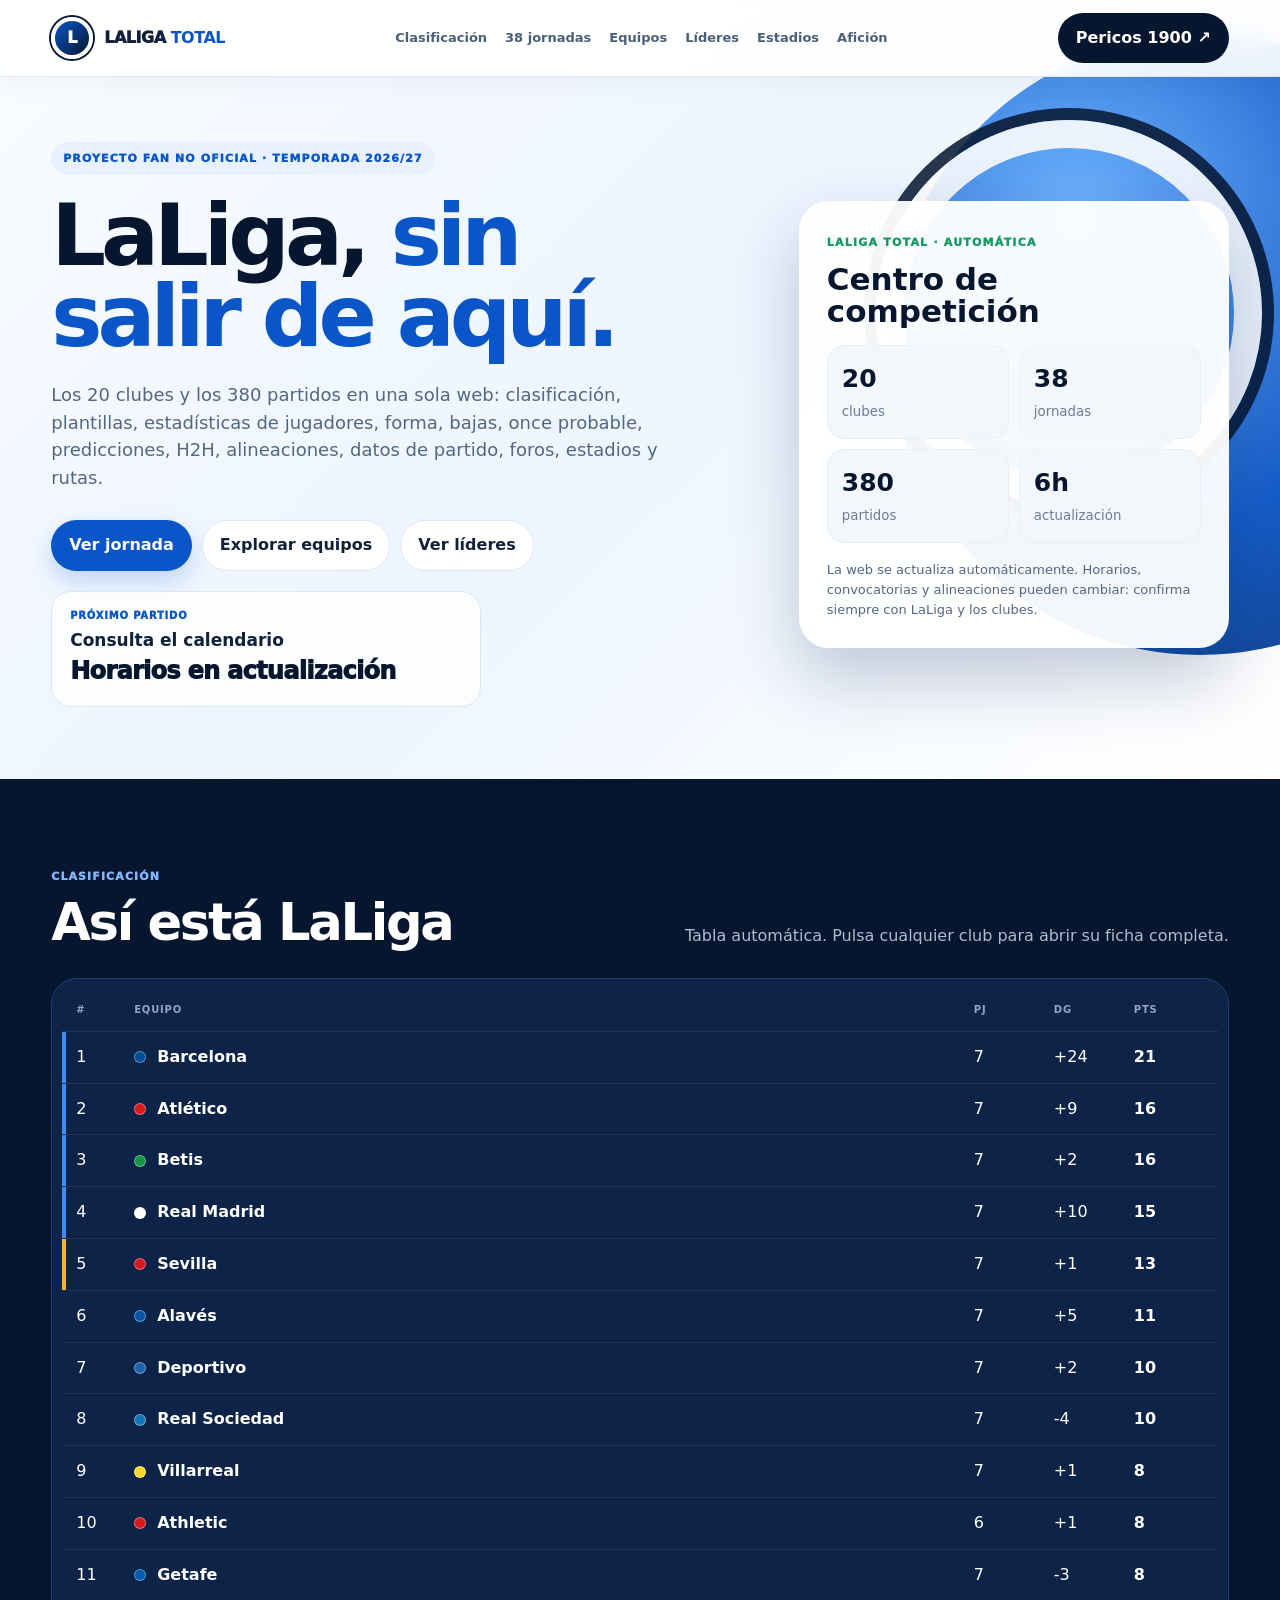
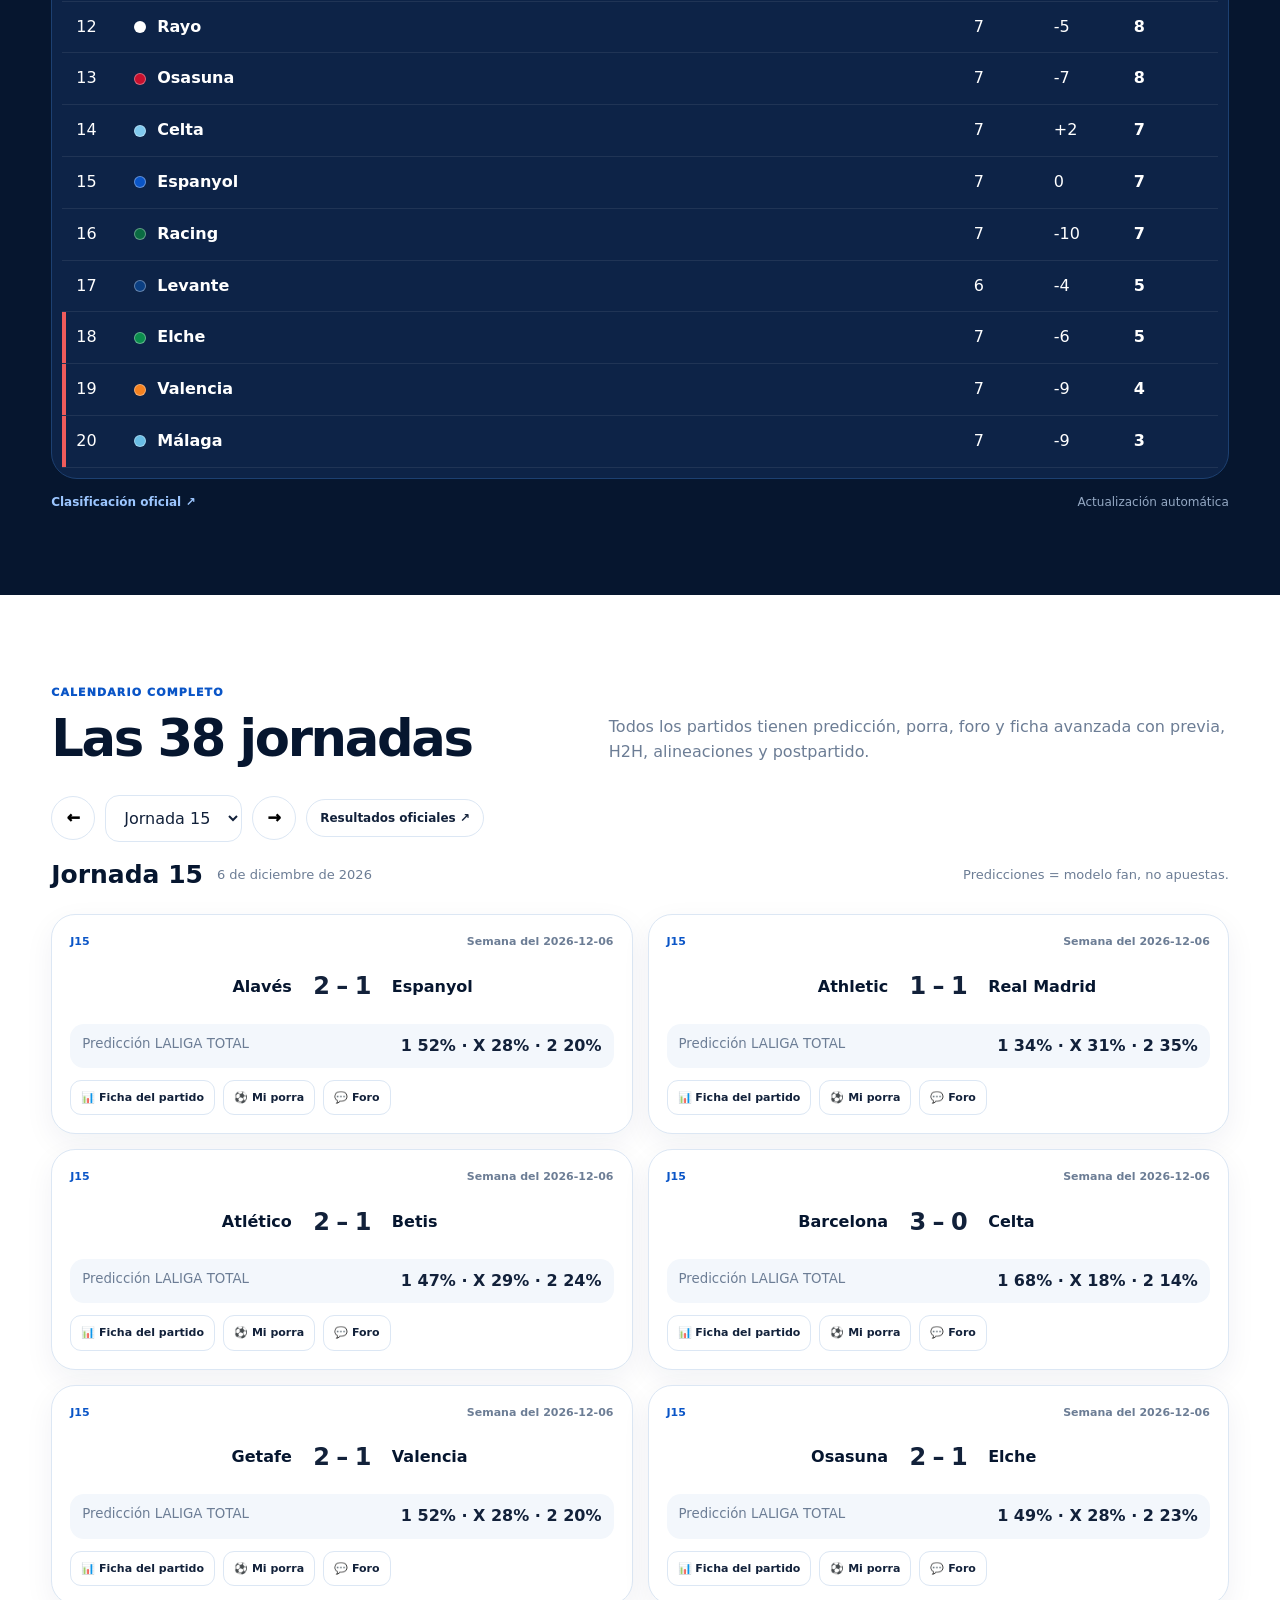
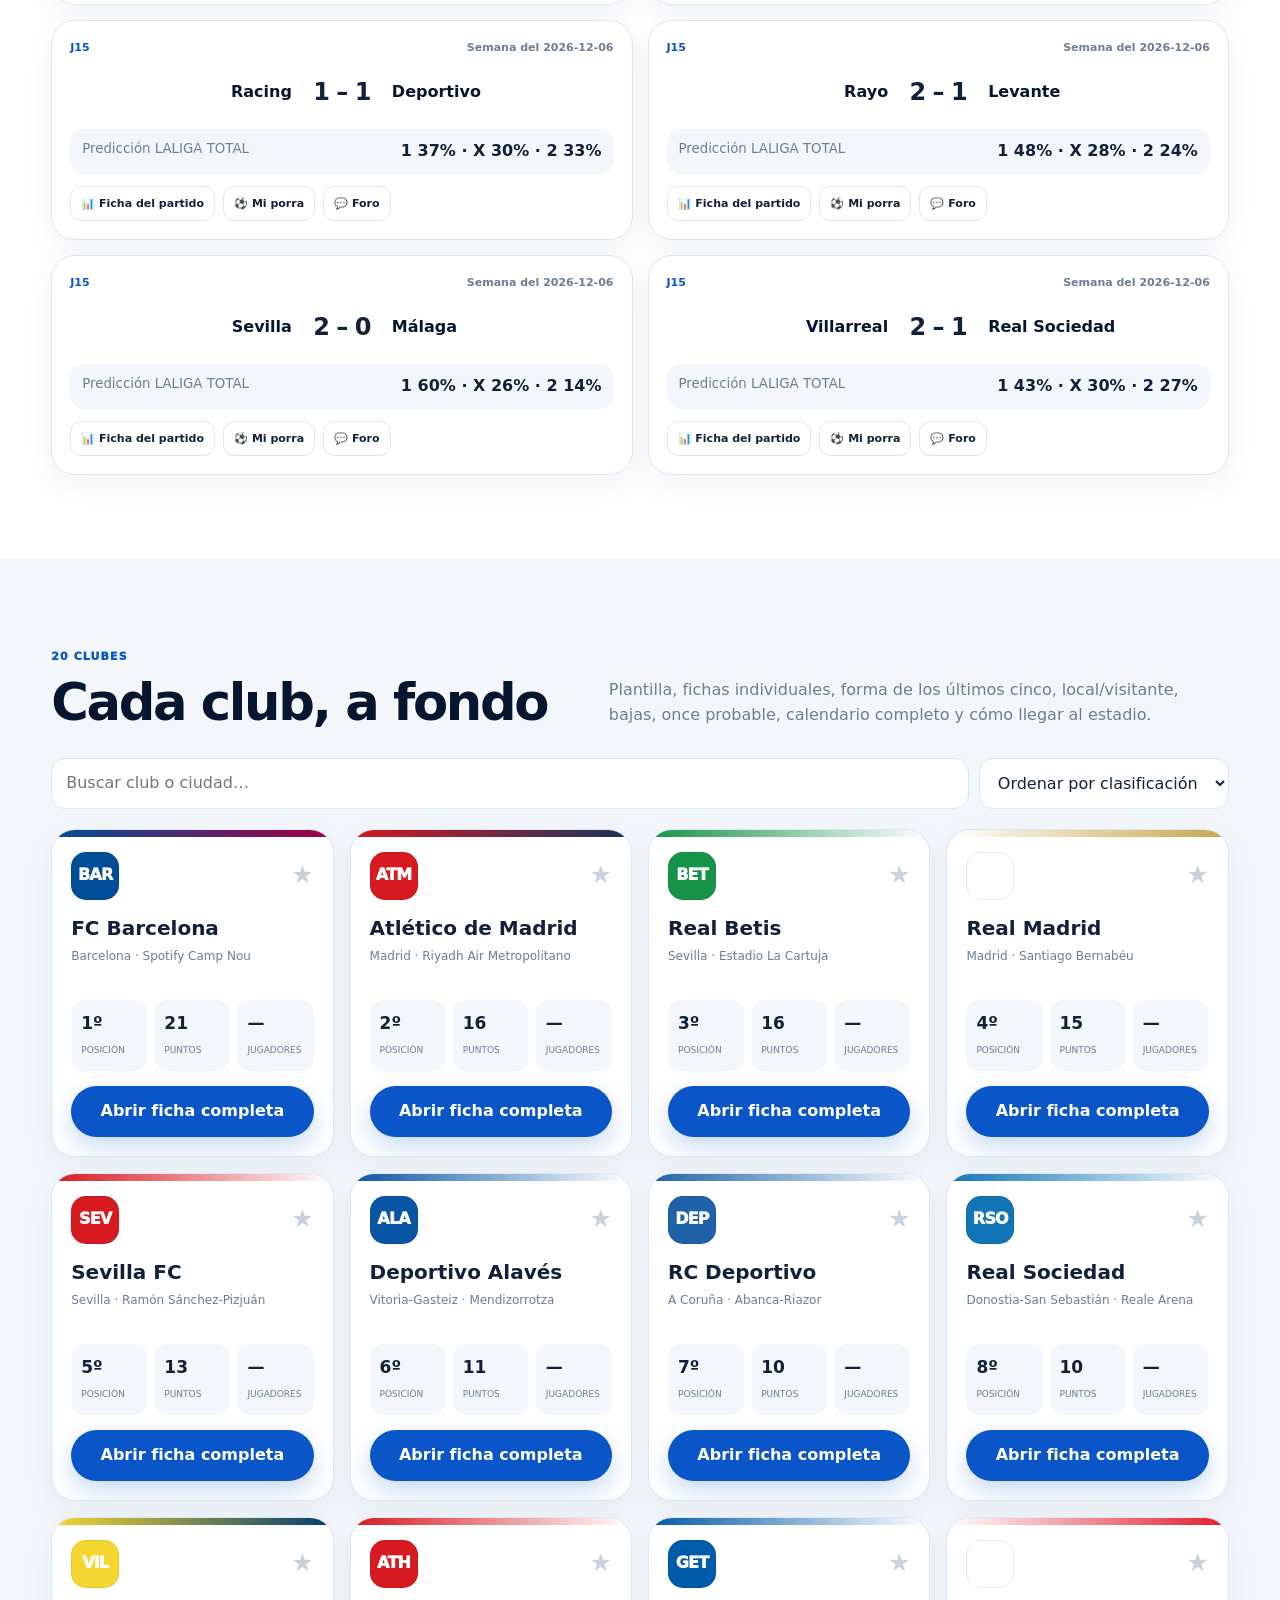
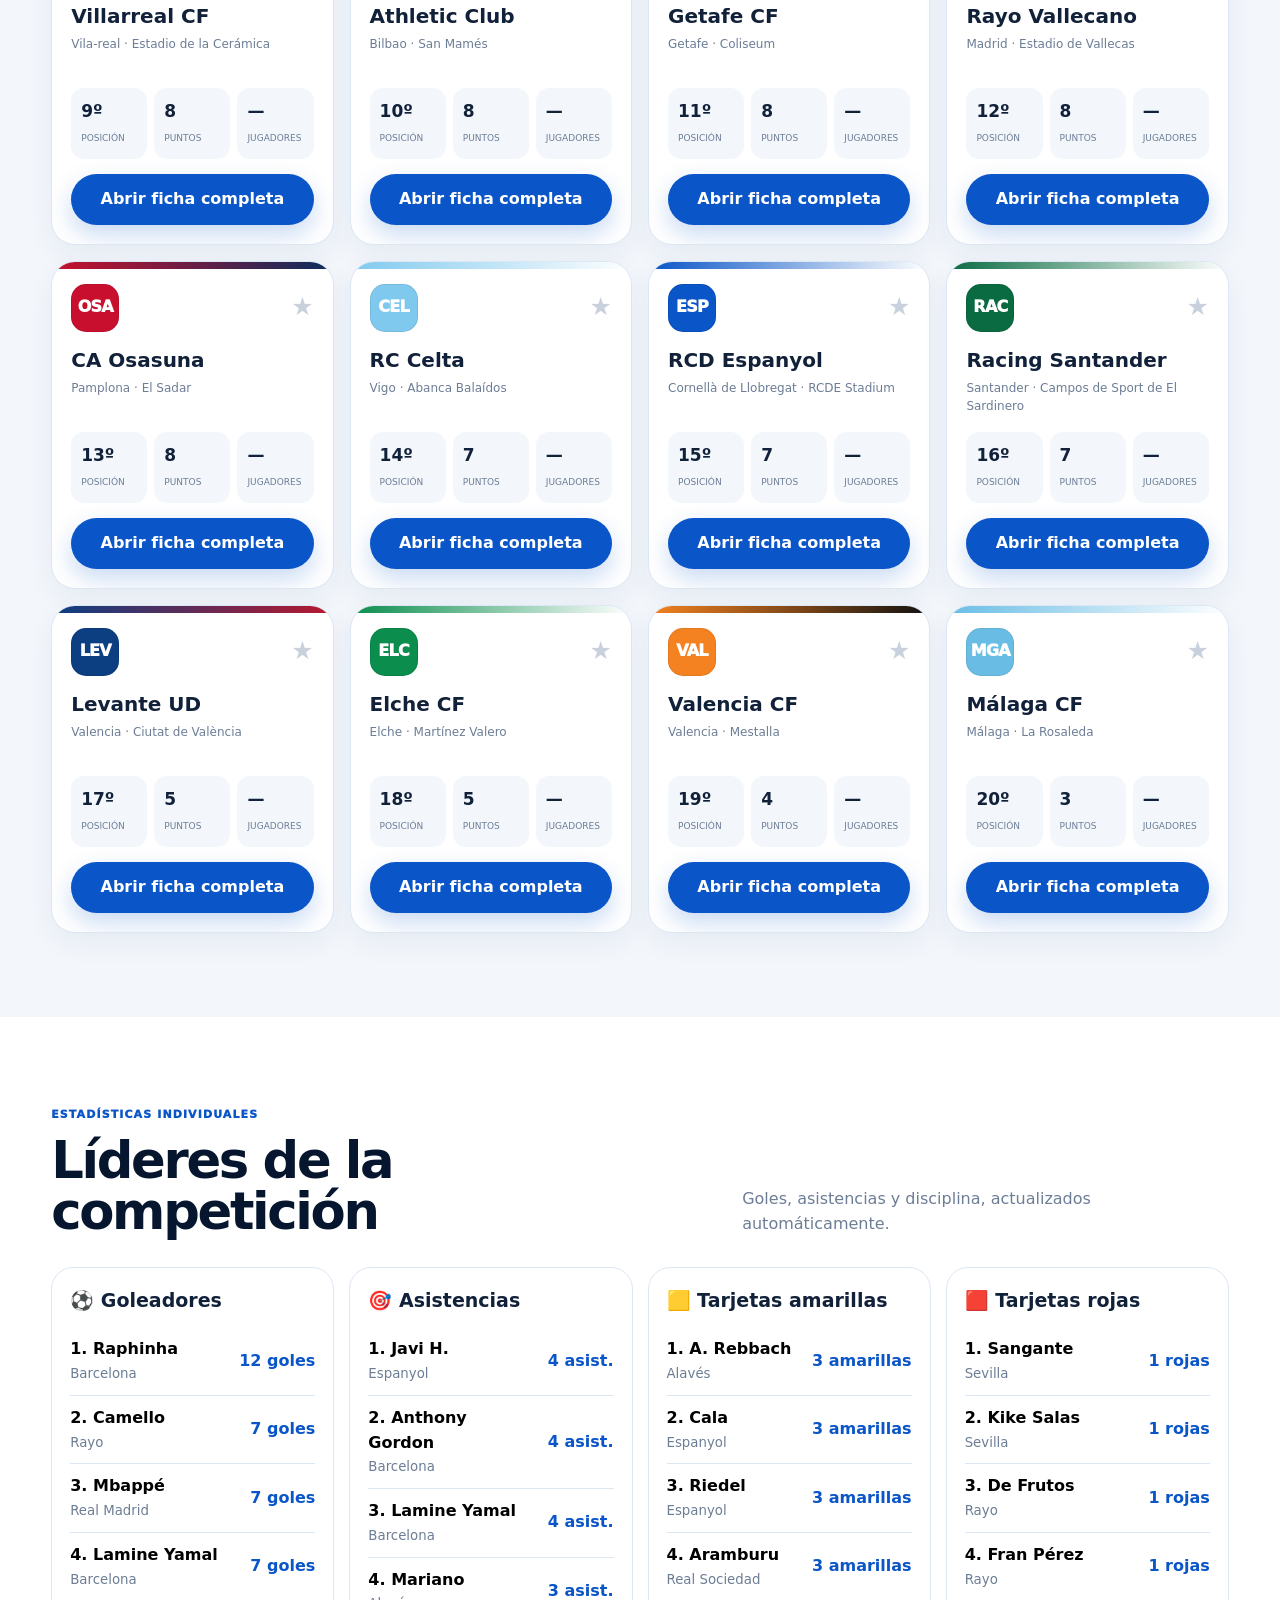
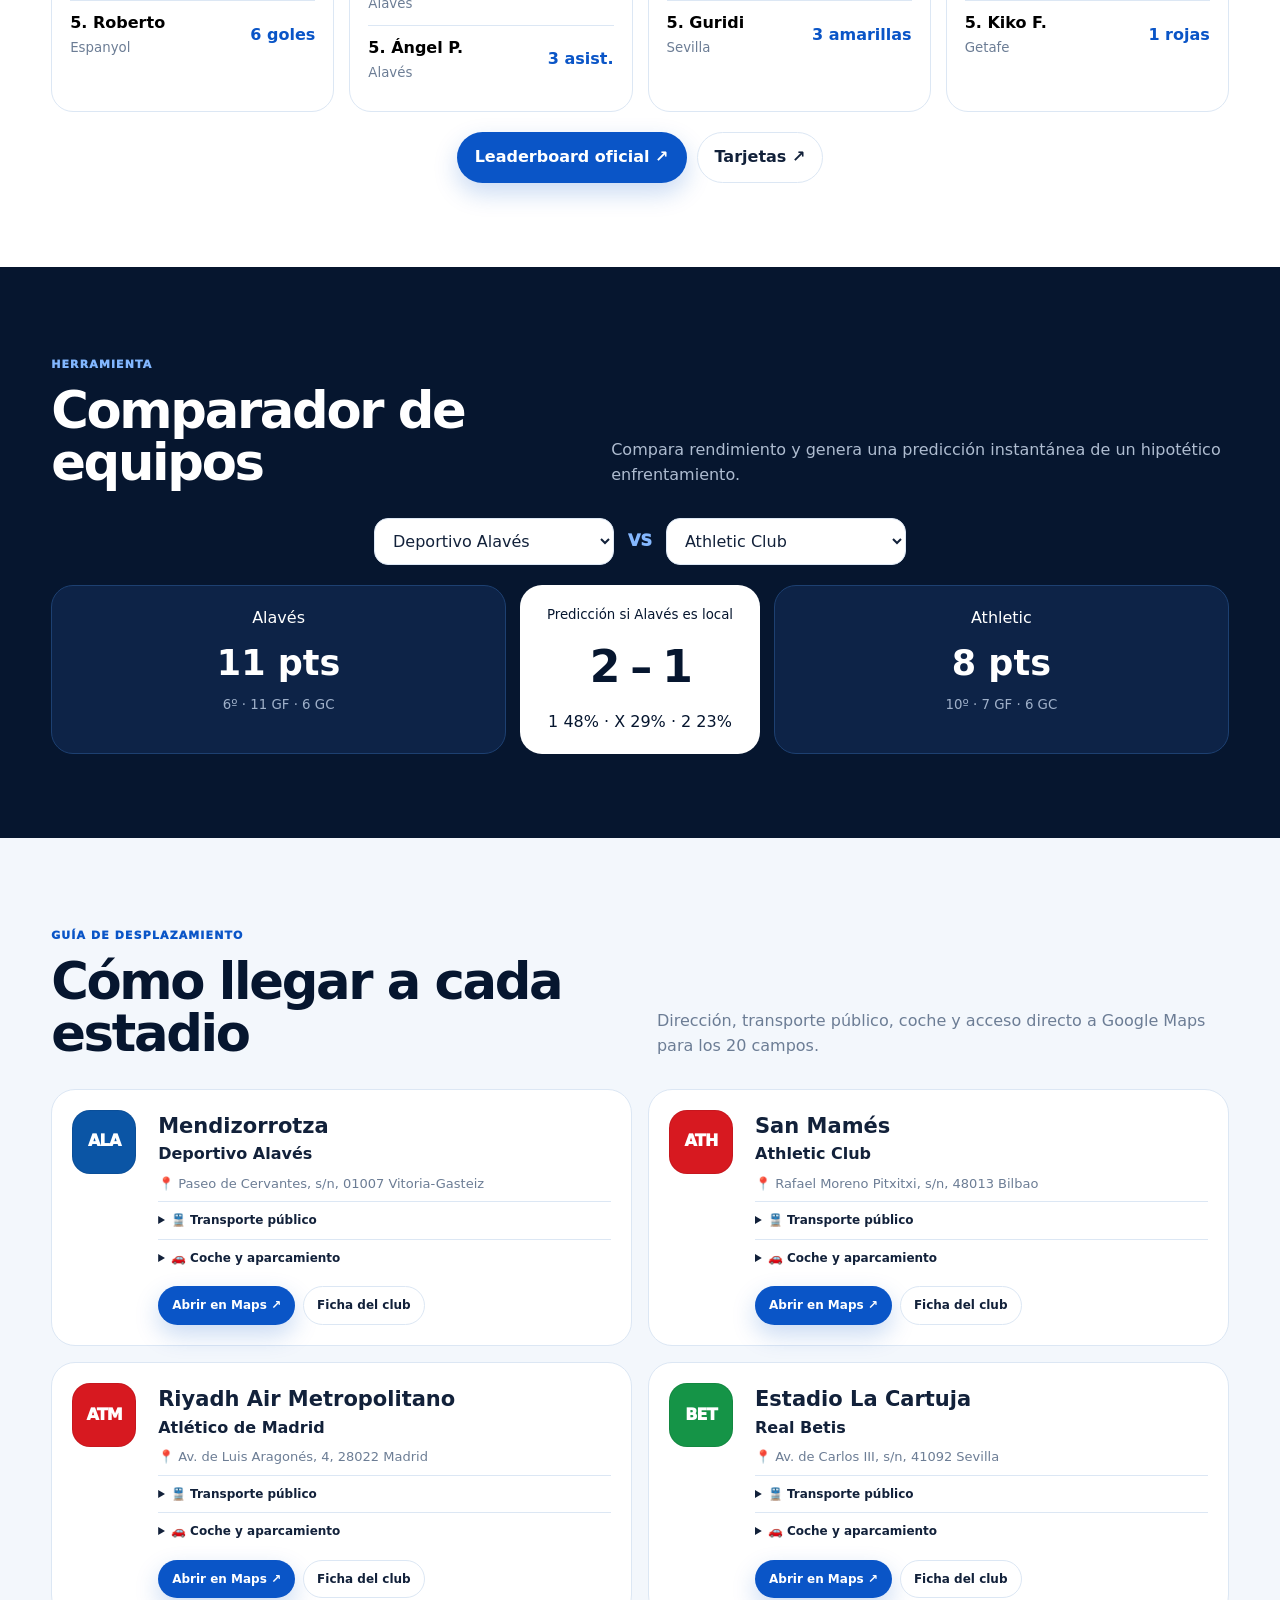
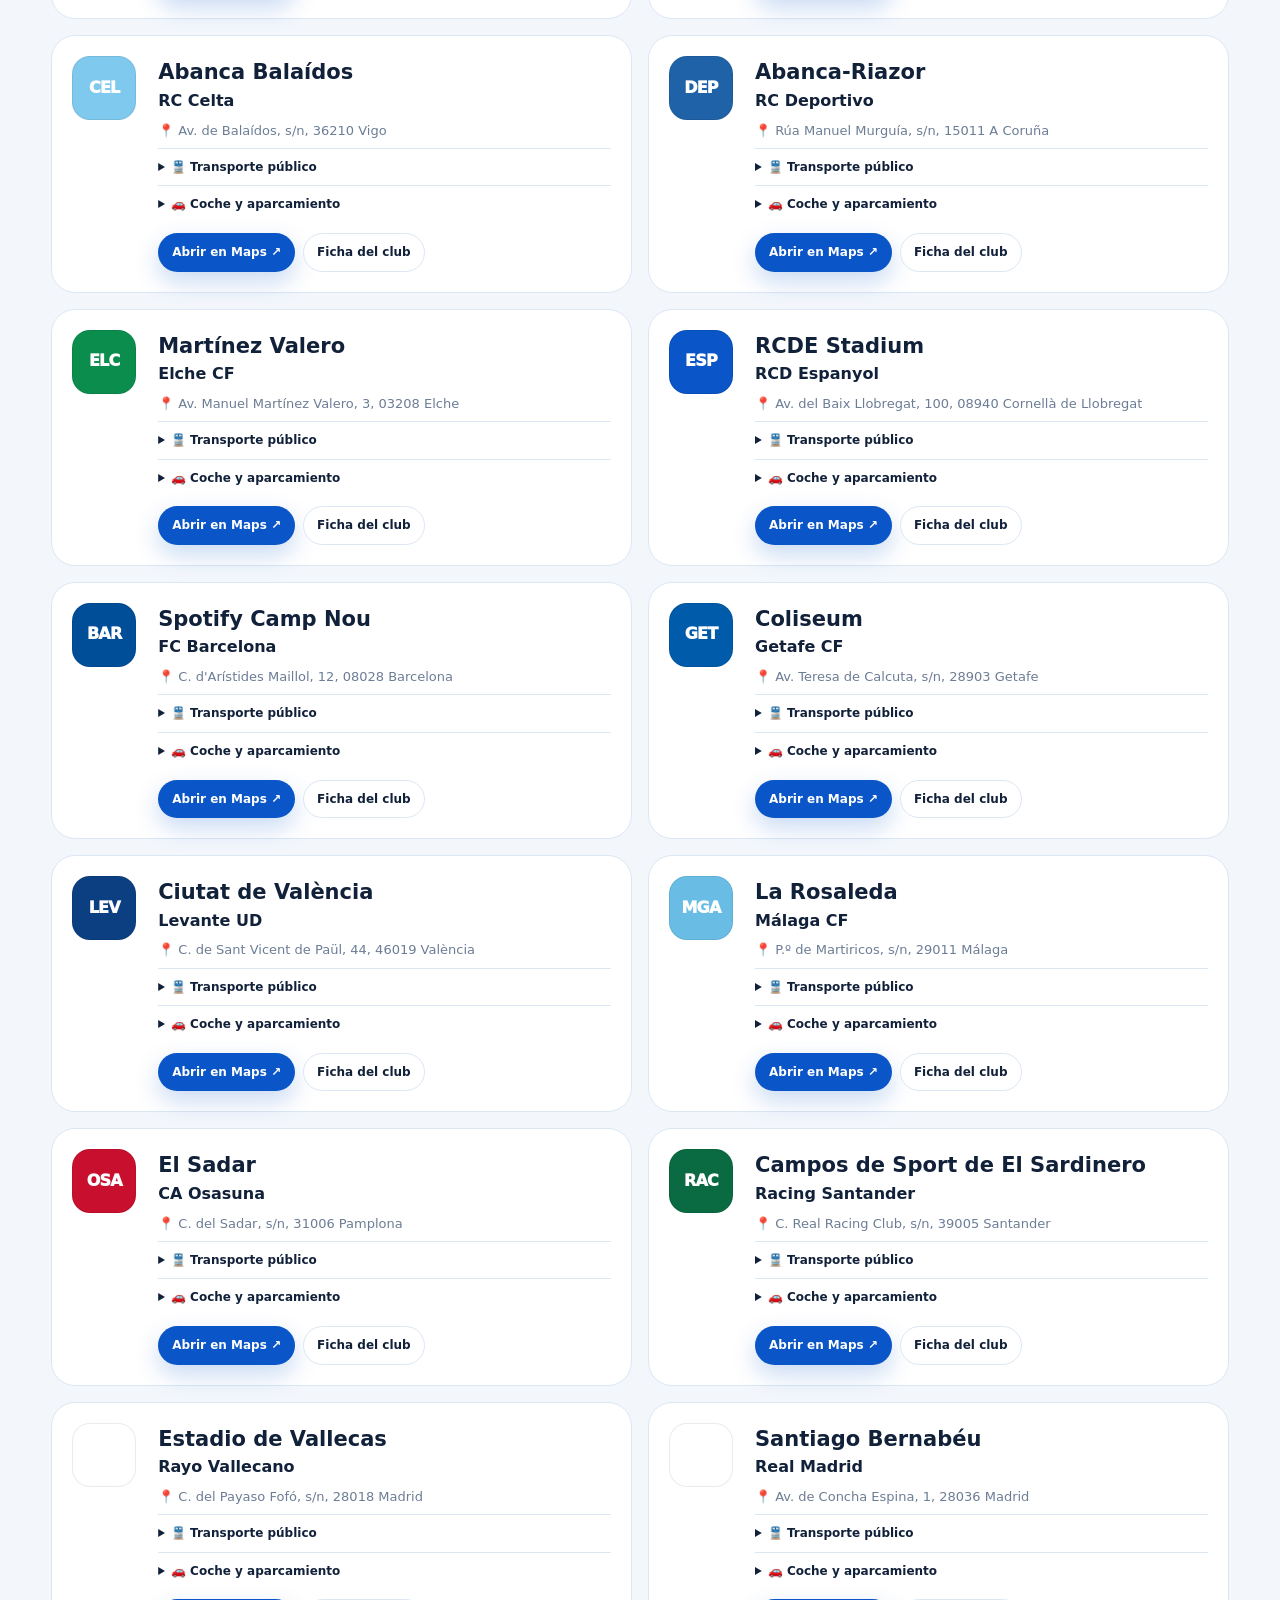
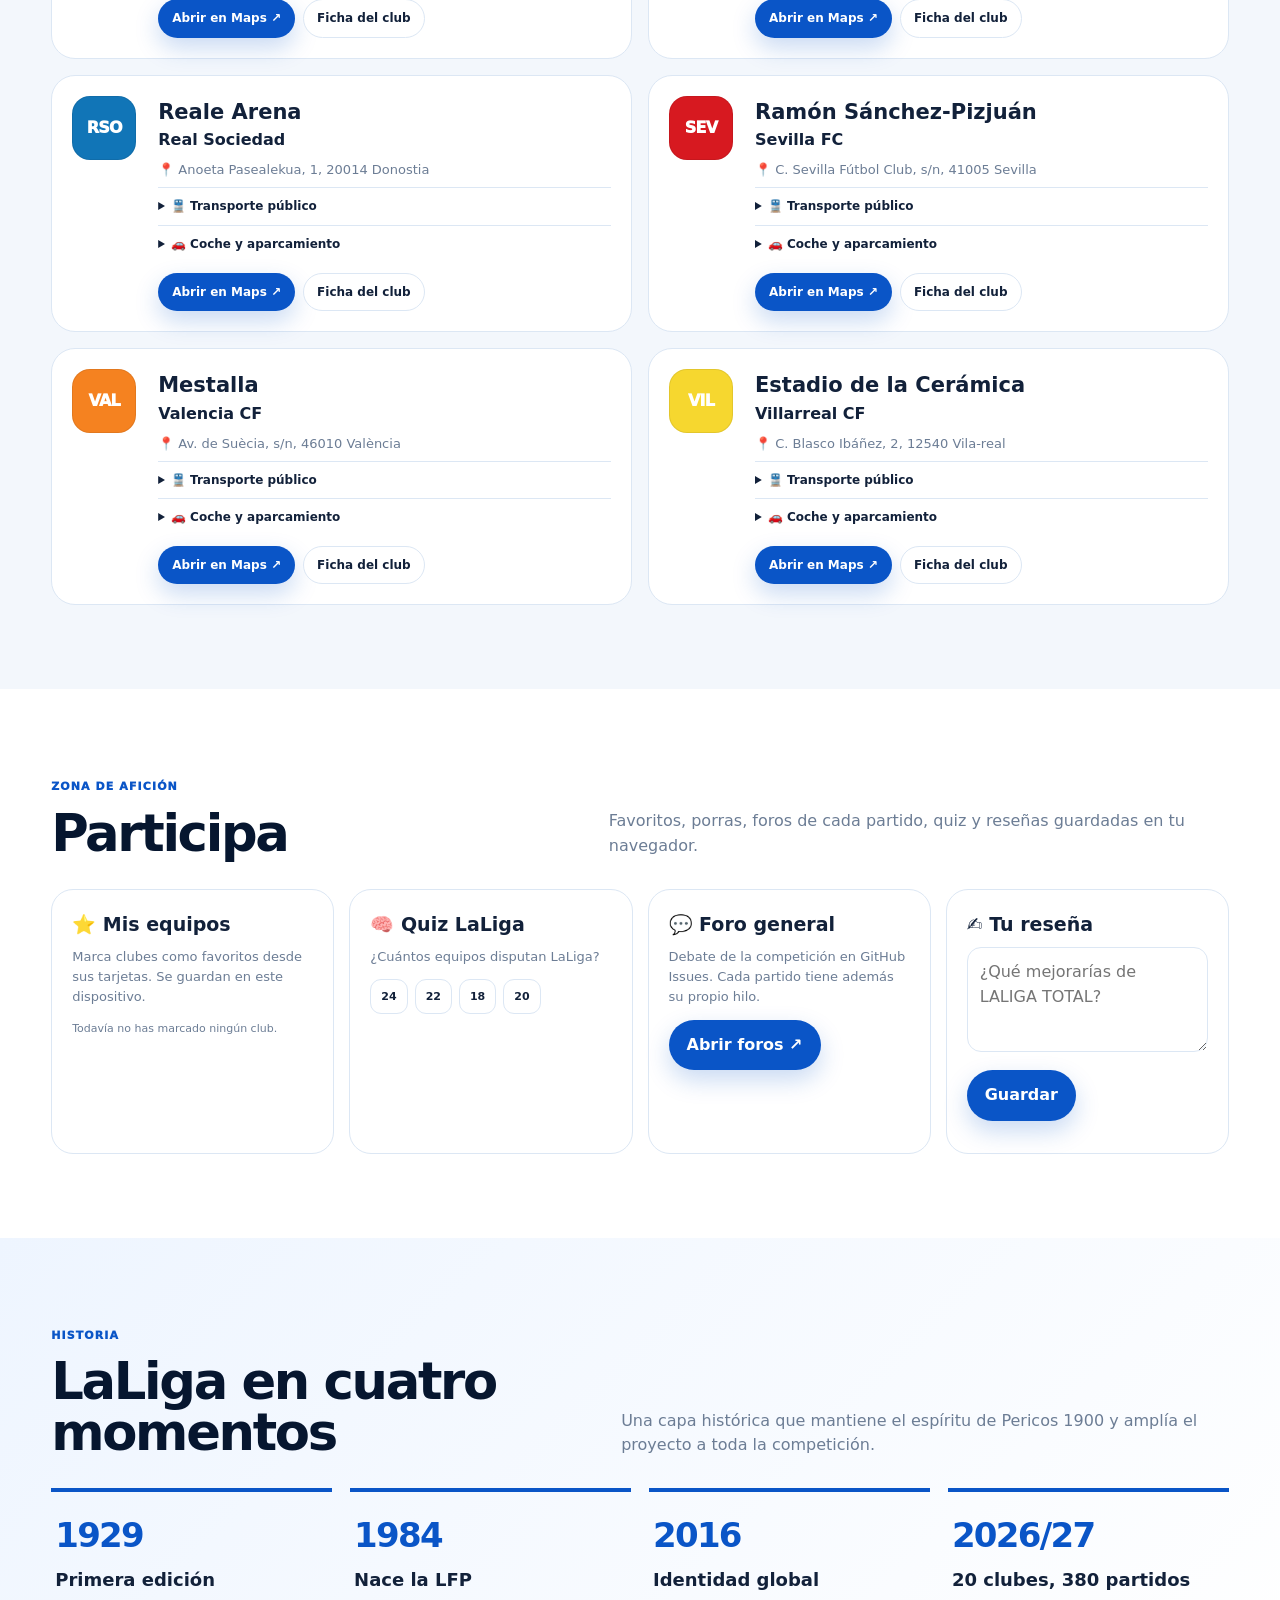
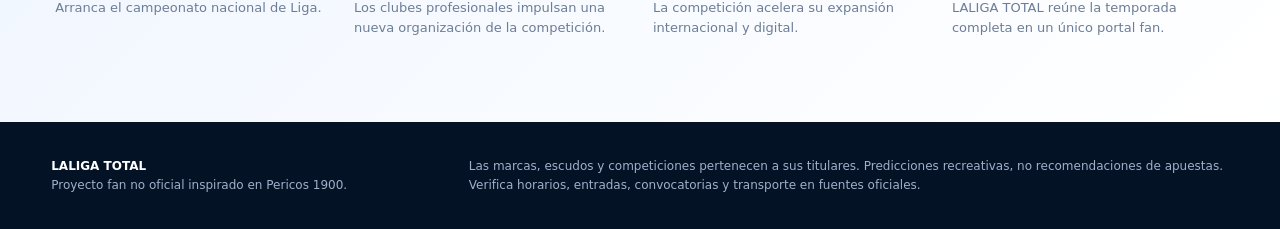
==== commit 0a54ebdd: "Actualiza portada y navegación de LALIGA TOTAL" ====
--- a/laliga/index.html
+++ b/laliga/index.html
@@ -3,11 +3,12 @@
 <head>
 <meta charset="UTF-8">
 <meta name="viewport" content="width=device-width,initial-scale=1">
-<meta name="description" content="LALIGA TOTAL: portal fan no oficial de LALIGA EA SPORTS 2026/27 con 20 clubes, 38 jornadas, clasificación, líderes, predicciones, foros y guía de estadios.">
+<meta name="description" content="LALIGA TOTAL: portal fan no oficial de LALIGA EA SPORTS 2026/27 con los 20 clubes, 38 jornadas, plantillas, estadísticas de jugadores, predicciones, foros, alineaciones, H2H y guía de estadios.">
 <meta name="robots" content="index,follow,max-image-preview:large">
 <title>LALIGA TOTAL · LaLiga 2026/27</title>
 <link rel="canonical" href="https://daniferjim20082008-cloud.github.io/pericos1900/laliga/">
 <link rel="stylesheet" href="style.css">
+<link rel="stylesheet" href="pro.css">
 </head>
 <body>
 <a class="skip" href="#main">Saltar al contenido</a>
@@ -25,41 +26,41 @@
   <div class="wrap hero-grid">
     <div>
       <span class="eyebrow">Proyecto fan no oficial · temporada 2026/27</span>
-      <h1>Toda <span>LaLiga</span>, partido a partido.</h1>
-      <p>La idea de Pericos 1900 ampliada a los 20 clubes: clasificación, las 38 jornadas, páginas de equipo, predicciones, foros, líderes, estadios, rutas, porras y herramientas para la afición.</p>
+      <h1>LaLiga, <span>sin salir de aquí.</span></h1>
+      <p>Los 20 clubes y los 380 partidos en una sola web: clasificación, plantillas, estadísticas de jugadores, forma, bajas, once probable, predicciones, H2H, alineaciones, datos de partido, foros, estadios y rutas.</p>
       <div class="hero-actions"><a class="btn primary" href="#calendario">Ver jornada</a><a class="btn ghost" href="#equipos">Explorar equipos</a><a class="btn ghost" href="#lideres">Ver líderes</a></div>
       <div class="next-clock" id="next-clock"><small>PRÓXIMO PARTIDO</small><strong id="clock-match">Calculando…</strong><div id="clock-time">--</div></div>
     </div>
     <aside class="hero-card">
-      <span>SNAPSHOT · 9 OCT 2026</span>
+      <span>LALIGA TOTAL · AUTOMÁTICA</span>
       <h2>Centro de competición</h2>
-      <div class="hero-stats"><div><b>20</b><small>clubes</small></div><div><b>38</b><small>jornadas</small></div><div><b>380</b><small>partidos</small></div><div><b>J8</b><small>actual</small></div></div>
-      <p>Los horarios pueden modificarse. Comprueba siempre LALIGA y el club antes de desplazarte.</p>
+      <div class="hero-stats"><div><b>20</b><small>clubes</small></div><div><b>38</b><small>jornadas</small></div><div><b>380</b><small>partidos</small></div><div><b>6h</b><small>actualización</small></div></div>
+      <p>La web se actualiza automáticamente. Horarios, convocatorias y alineaciones pueden cambiar: confirma siempre con LaLiga y los clubes.</p>
     </aside>
   </div>
 </section>
 
 <section class="dark-section" id="clasificacion"><div class="wrap">
-  <div class="section-head"><div><span class="tag">Clasificación</span><h2>Así está LaLiga</h2></div><p>Tabla oficial tras siete jornadas. Pulsa un club para abrir su ficha completa.</p></div>
+  <div class="section-head"><div><span class="tag">Clasificación</span><h2>Así está LaLiga</h2></div><p>Tabla automática. Pulsa cualquier club para abrir su ficha completa.</p></div>
   <div class="standings-shell"><div class="standings" id="standings"></div></div>
-  <div class="source-row"><a href="https://www.laliga.com/laliga-easports/clasificacion" target="_blank" rel="noopener">Clasificación oficial ↗</a><span>Datos verificados el 9 OCT 2026</span></div>
+  <div class="source-row"><a href="https://www.laliga.com/laliga-easports/clasificacion" target="_blank" rel="noopener">Clasificación oficial ↗</a><span>Actualización automática</span></div>
 </div></section>
 
 <section id="calendario"><div class="wrap">
-  <div class="section-head"><div><span class="tag">Calendario completo</span><h2>Las 38 jornadas</h2></div><p>Selecciona cualquier jornada. Cada partido tiene predicción de marcador y acceso a su foro.</p></div>
-  <div class="round-toolbar"><button class="round-arrow" id="prev-round" aria-label="Jornada anterior">←</button><select id="round-select" aria-label="Seleccionar jornada"></select><button class="round-arrow" id="next-round" aria-label="Jornada siguiente">→</button><a class="btn ghost compact" id="official-round" target="_blank" rel="noopener">Resultados oficiales ↗</a></div>
+  <div class="section-head"><div><span class="tag">Calendario completo</span><h2>Las 38 jornadas</h2></div><p>Todos los partidos tienen predicción, porra, foro y ficha avanzada con previa, H2H, alineaciones y postpartido.</p></div>
+  <div class="round-toolbar"><button class="round-arrow" id="prev-round" aria-label="Jornada anterior">←</button><select id="round-select" aria-label="Seleccionar jornada"></select><button class="round-arrow" id="next-round" aria-label="Jornada siguiente">→</button><a class="btn ghost compact" id="official-round" href="https://www.laliga.com/laliga-easports/resultados" target="_blank" rel="noopener">Resultados oficiales ↗</a></div>
   <div class="round-meta"><strong id="round-title">Jornada 8</strong><span id="round-date"></span><span class="prediction-note">Predicciones = modelo fan, no apuestas.</span></div>
   <div class="matches-grid" id="matches"></div>
 </div></section>
 
 <section class="soft" id="equipos"><div class="wrap">
-  <div class="section-head"><div><span class="tag">20 clubes</span><h2>Tu equipo, como en Pericos 1900</h2></div><p>Cada club tiene ficha, datos, sus 38 partidos, porra, foro, enlaces de plantilla y una guía para llegar al estadio.</p></div>
+  <div class="section-head"><div><span class="tag">20 clubes</span><h2>Cada club, a fondo</h2></div><p>Plantilla, fichas individuales, forma de los últimos cinco, local/visitante, bajas, once probable, calendario completo y cómo llegar al estadio.</p></div>
   <div class="team-tools"><input id="team-search" type="search" placeholder="Buscar club o ciudad…" aria-label="Buscar equipo"><select id="team-sort"><option value="pos">Ordenar por clasificación</option><option value="name">Ordenar A-Z</option><option value="city">Ordenar por ciudad</option></select></div>
   <div class="teams-grid" id="teams"></div>
 </div></section>
 
 <section id="lideres"><div class="wrap">
-  <div class="section-head"><div><span class="tag">Estadísticas individuales</span><h2>Líderes de la competición</h2></div><p>Goles, asistencias y disciplina, con acceso a la fuente oficial.</p></div>
+  <div class="section-head"><div><span class="tag">Estadísticas individuales</span><h2>Líderes de la competición</h2></div><p>Goles, asistencias y disciplina, actualizados automáticamente.</p></div>
   <div class="leaders-grid" id="leaders"></div>
   <div class="center-actions"><a class="btn primary" href="https://www.laliga.com/leaderboard" target="_blank" rel="noopener">Leaderboard oficial ↗</a><a class="btn ghost" href="https://www.laliga.com/estadisticas/laliga-easports/tarjetas-amarillas" target="_blank" rel="noopener">Tarjetas ↗</a></div>
 </div></section>
@@ -76,26 +77,24 @@
 </div></section>
 
 <section id="aficion"><div class="wrap">
-  <div class="section-head"><div><span class="tag">Zona de afición</span><h2>Participa</h2></div><p>Favoritos, porras, foro público en GitHub, quiz y reseñas guardadas en tu navegador.</p></div>
+  <div class="section-head"><div><span class="tag">Zona de afición</span><h2>Participa</h2></div><p>Favoritos, porras, foros de cada partido, quiz y reseñas guardadas en tu navegador.</p></div>
   <div class="fan-grid">
     <article class="fan-card"><h3>⭐ Mis equipos</h3><p>Marca clubes como favoritos desde sus tarjetas. Se guardan en este dispositivo.</p><div id="favorites"></div></article>
     <article class="fan-card"><h3>🧠 Quiz LaLiga</h3><p id="quiz-question">¿Cuántos equipos disputan LaLiga?</p><div id="quiz-options" class="quiz-options"></div><p id="quiz-result" class="mini"></p></article>
-    <article class="fan-card"><h3>💬 Foro general</h3><p>Debate de la competición en GitHub Issues. Para partidos, usa el botón de foro de cada encuentro.</p><a class="btn primary" href="https://github.com/daniferjim20082008-cloud/pericos1900/issues" target="_blank" rel="noopener">Abrir foros ↗</a></article>
+    <article class="fan-card"><h3>💬 Foro general</h3><p>Debate de la competición en GitHub Issues. Cada partido tiene además su propio hilo.</p><a class="btn primary" href="https://github.com/daniferjim20082008-cloud/pericos1900/issues" target="_blank" rel="noopener">Abrir foros ↗</a></article>
     <article class="fan-card"><h3>✍️ Tu reseña</h3><textarea id="review-text" maxlength="280" placeholder="¿Qué mejorarías de LALIGA TOTAL?"></textarea><button class="btn primary" id="save-review">Guardar</button><p id="review-status" class="mini"></p></article>
   </div>
 </div></section>
 
 <section class="history"><div class="wrap">
-  <div class="section-head"><div><span class="tag">Historia</span><h2>LaLiga en cuatro momentos</h2></div><p>Una capa histórica para mantener el espíritu de la sección de historia de Pericos 1900.</p></div>
-  <div class="timeline"><article><b>1929</b><h3>Primera edición</h3><p>Arranca el campeonato nacional de Liga.</p></article><article><b>1984</b><h3>Nace la LFP</h3><p>Los clubes profesionales impulsan una nueva organización de la competición.</p></article><article><b>2016</b><h3>Identidad global</h3><p>La competición acelera su expansión internacional y digital.</p></article><article><b>2026/27</b><h3>20 clubes, 380 partidos</h3><p>Una temporada con históricos regresos de Deportivo, Racing y Málaga.</p></article></div>
+  <div class="section-head"><div><span class="tag">Historia</span><h2>LaLiga en cuatro momentos</h2></div><p>Una capa histórica que mantiene el espíritu de Pericos 1900 y amplía el proyecto a toda la competición.</p></div>
+  <div class="timeline"><article><b>1929</b><h3>Primera edición</h3><p>Arranca el campeonato nacional de Liga.</p></article><article><b>1984</b><h3>Nace la LFP</h3><p>Los clubes profesionales impulsan una nueva organización de la competición.</p></article><article><b>2016</b><h3>Identidad global</h3><p>La competición acelera su expansión internacional y digital.</p></article><article><b>2026/27</b><h3>20 clubes, 380 partidos</h3><p>LALIGA TOTAL reúne la temporada completa en un único portal fan.</p></article></div>
 </div></section>
 
-<section class="club-page" id="club-page" hidden><div class="wrap">
-  <button class="back-btn" id="club-back">← Volver al portal</button>
-  <div id="club-content"></div>
-</div></section>
+<section class="club-page" id="club-page" hidden><div class="wrap"><button class="back-btn" id="club-back">← Volver al portal</button><div id="club-content"></div></div></section>
+<section class="club-page detail-page" id="detail-page" hidden><div class="wrap"><div id="detail-content"></div></div></section>
 </main>
-<footer><div class="wrap foot"><div><b>LALIGA TOTAL</b><p>Proyecto fan no oficial inspirado en Pericos 1900.</p></div><p>Las marcas, escudos y competiciones pertenecen a sus titulares. Predicciones recreativas, no recomendaciones de apuestas. Verifica horarios, entradas y transporte en fuentes oficiales.</p></div></footer>
+<footer><div class="wrap foot"><div><b>LALIGA TOTAL</b><p>Proyecto fan no oficial inspirado en Pericos 1900.</p></div><p>Las marcas, escudos y competiciones pertenecen a sus titulares. Predicciones recreativas, no recomendaciones de apuestas. Verifica horarios, entradas, convocatorias y transporte en fuentes oficiales.</p></div></footer>
 <script src="data.js"></script><script src="app.js"></script>
 </body>
-</html>+</html>
--- a/laliga/pro.css
+++ b/laliga/pro.css
@@ -0,0 +1,6 @@
+/* LALIGA TOTAL · capa avanzada */
+.panel-head{display:flex;align-items:center;justify-content:space-between;gap:1rem;margin-bottom:1rem}.panel-head h3{margin:0}.panel-head span,.detail-note,.mini{color:var(--muted,#667085);font-size:.9rem}.form-row{display:flex;align-items:center;gap:.45rem;flex-wrap:wrap;margin-top:1.1rem}.form-row>small{margin-right:.25rem}.form-pill{display:inline-grid;place-items:center;width:28px;height:28px;border-radius:50%;font-size:.78rem;font-weight:900;color:#fff}.form-pill.win{background:#12824c}.form-pill.draw{background:#8a6d00}.form-pill.loss{background:#b42318}.split-grid{display:grid;grid-template-columns:repeat(2,minmax(0,1fr));gap:1rem}.split-card{border:1px solid rgba(127,127,127,.2);border-radius:16px;padding:1rem;display:grid;gap:.25rem}.split-card strong{font-size:.92rem}.split-card b{font-size:1.65rem}.split-card small{color:var(--muted,#667085)}
+.player-grid{display:grid;grid-template-columns:repeat(2,minmax(0,1fr));gap:.75rem}.player-card{width:100%;display:grid;grid-template-columns:42px 1fr auto;align-items:center;gap:.8rem;text-align:left;border:1px solid rgba(127,127,127,.2);background:transparent;border-radius:15px;padding:.85rem;cursor:pointer}.player-card:hover{transform:translateY(-1px);border-color:rgba(127,127,127,.4)}.player-pos{width:38px;height:38px;border-radius:12px;display:grid;place-items:center;background:rgba(127,127,127,.12);font-weight:900}.player-card strong{display:block}.player-card small{color:var(--muted,#667085)}.player-mini{display:grid;grid-template-columns:auto auto;gap:.05rem .35rem;align-items:baseline}.player-mini b{font-size:.9rem;text-align:right}.player-mini small{font-size:.7rem}.missing-list{display:grid;gap:.55rem}.missing-list div,.missing-team{display:grid;gap:.1rem;border-bottom:1px solid rgba(127,127,127,.15);padding:.55rem 0}.missing-list span,.missing-team span{font-size:.86rem;color:var(--muted,#667085)}.probable-xi{display:grid;grid-template-columns:repeat(2,minmax(0,1fr));gap:.5rem}.probable-xi button{border:1px solid rgba(127,127,127,.2);border-radius:12px;background:transparent;padding:.65rem;text-align:left;cursor:pointer}.probable-xi small,.probable-xi b{display:block}.fixture-open{border:0;border-radius:999px;padding:.35rem .65rem;cursor:pointer;font-weight:800;background:rgba(127,127,127,.12)}
+.detail-page{min-height:75vh}.detail-hero,.match-detail-hero{border-radius:24px;padding:1.5rem;margin-bottom:1.25rem;background:linear-gradient(135deg,var(--team,#222),var(--team2,#555));color:#fff}.detail-hero{display:flex;align-items:center;gap:1rem}.player-big-pos{width:78px;height:78px;border-radius:22px;display:grid;place-items:center;background:rgba(255,255,255,.18);font-size:2rem;font-weight:900}.detail-hero h2,.match-detail-hero h2{margin:.2rem 0}.stat-grid{display:grid;grid-template-columns:repeat(4,minmax(0,1fr));gap:.75rem}.stat-tile{border:1px solid rgba(127,127,127,.2);border-radius:15px;padding:.9rem;background:var(--card,#fff)}.stat-tile small{display:block;color:var(--muted,#667085)}.stat-tile b{font-size:1.35rem}.big-match{display:grid;grid-template-columns:1fr auto 1fr;align-items:center;gap:1rem;margin:1rem 0}.big-match button{border:0;background:transparent;color:inherit;font:inherit;font-size:clamp(1.2rem,3vw,2.1rem);font-weight:900;cursor:pointer}.big-match button:first-child{text-align:right}.big-match button:last-child{text-align:left}.big-match strong{font-size:clamp(2rem,6vw,4.5rem)}.probability{display:grid;grid-template-columns:repeat(3,1fr);gap:.5rem;max-width:520px;margin:1rem auto}.probability span{background:rgba(255,255,255,.14);padding:.7rem;border-radius:12px;text-align:center}.detail-tabs-grid,.lineups-grid{display:grid;grid-template-columns:repeat(2,minmax(0,1fr));gap:1rem}.match-form-line{display:flex;align-items:center;justify-content:space-between;gap:.5rem;padding:.55rem 0}.match-form-line>span{display:flex;gap:.3rem}.lineup-team h4{margin:.2rem 0 .8rem}.lineup-list{display:grid;gap:.35rem}.lineup-list>span{display:grid;grid-template-columns:34px 1fr auto;gap:.5rem;align-items:center;padding:.5rem .6rem;border-radius:10px;background:rgba(127,127,127,.08)}.lineup-list small{font-weight:900}.lineup-list em{font-style:normal;color:var(--muted,#667085)}.match-stats{display:grid;gap:.25rem}.match-stat-row{display:grid;grid-template-columns:1fr 2fr 1fr;align-items:center;text-align:center;padding:.6rem;border-bottom:1px solid rgba(127,127,127,.13)}.match-stat-row b:first-child{text-align:right}.match-stat-row b:last-child{text-align:left}.timeline-list{display:grid;gap:.35rem}.incident-row{display:grid;grid-template-columns:58px 1fr;gap:.7rem;padding:.6rem 0;border-bottom:1px solid rgba(127,127,127,.12)}.incident-row time{font-weight:900}.detail-note{margin-top:1rem;padding:1rem;border-radius:14px;background:rgba(127,127,127,.08)}
+@media(max-width:900px){.player-grid,.detail-tabs-grid,.lineups-grid,.split-grid{grid-template-columns:1fr}.stat-grid{grid-template-columns:repeat(2,minmax(0,1fr))}.big-match{grid-template-columns:1fr}.big-match button:first-child,.big-match button:last-child{text-align:center}.big-match strong{text-align:center}.probable-xi{grid-template-columns:1fr 1fr}}
+@media(max-width:560px){.stat-grid{grid-template-columns:1fr 1fr}.player-card{grid-template-columns:38px 1fr}.player-mini{grid-column:2}.probability{grid-template-columns:1fr}.detail-hero{align-items:flex-start}.player-big-pos{width:58px;height:58px;border-radius:16px;font-size:1.4rem}}
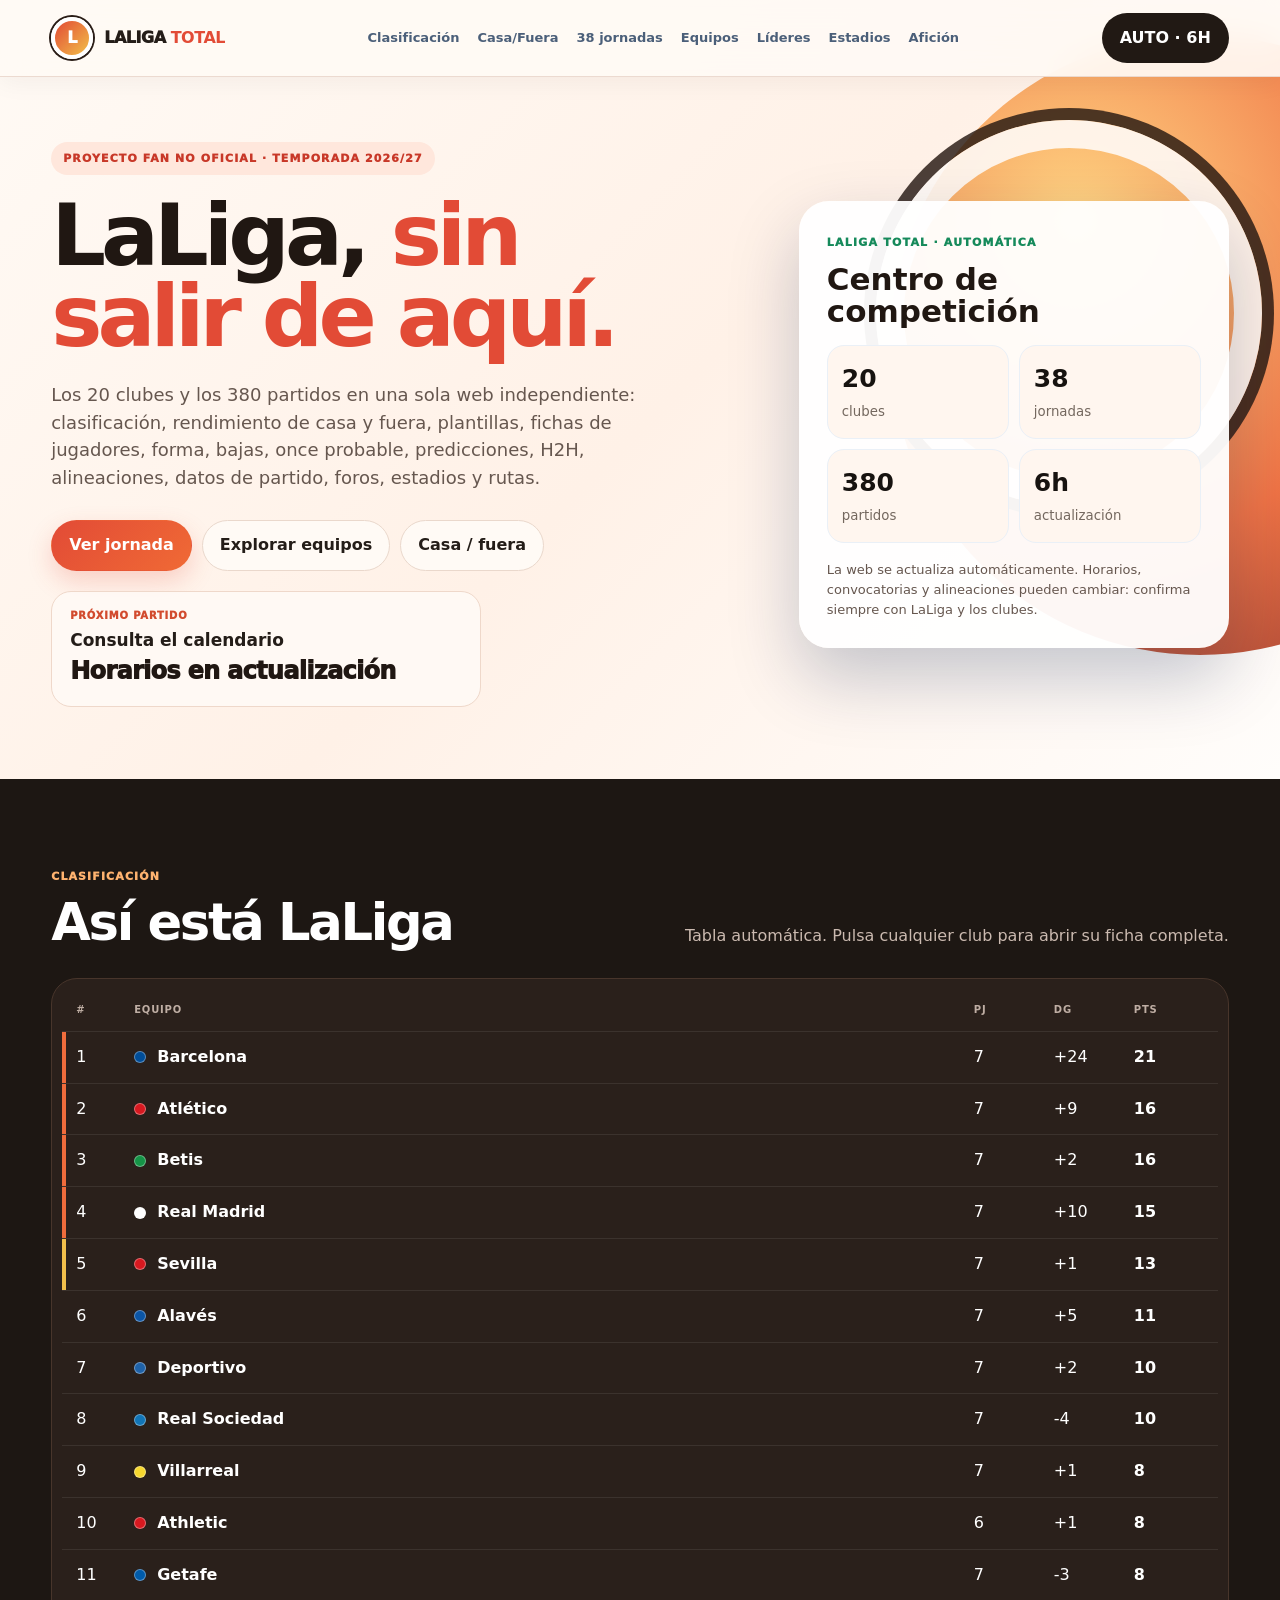
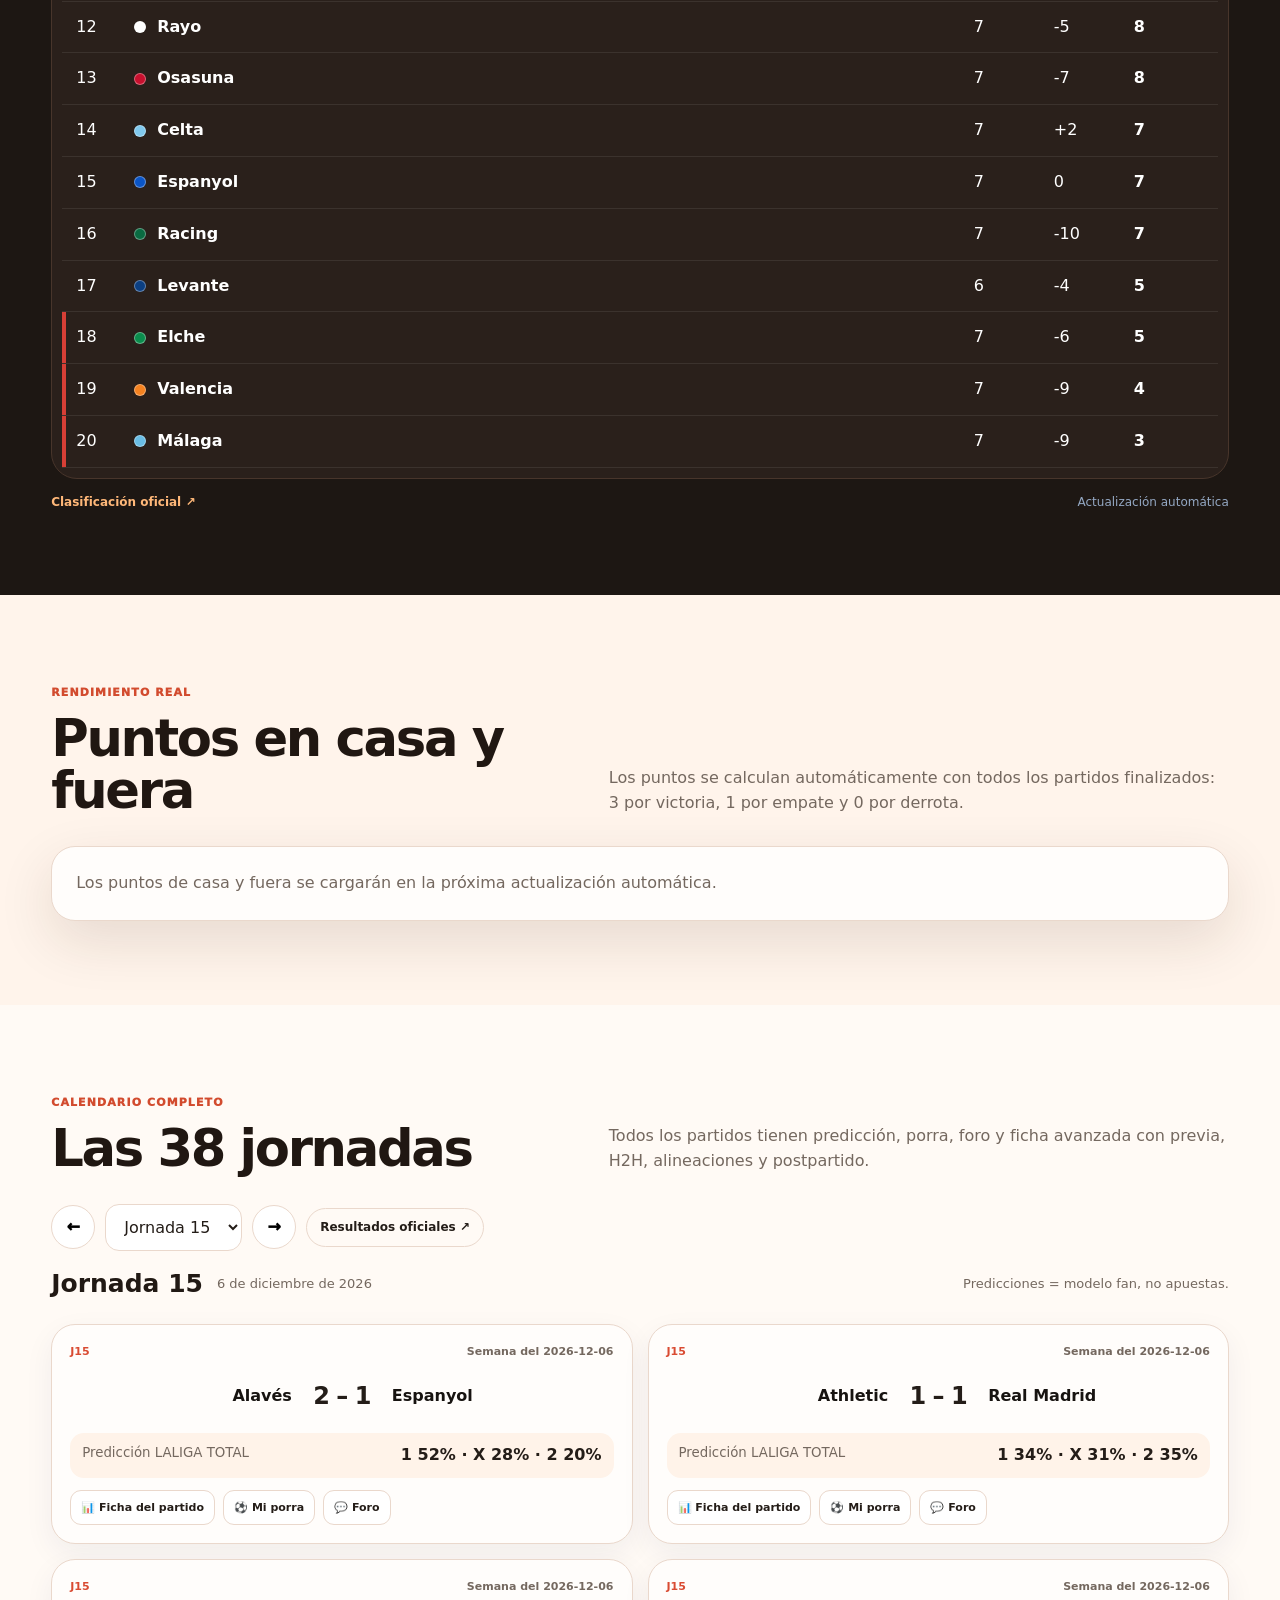
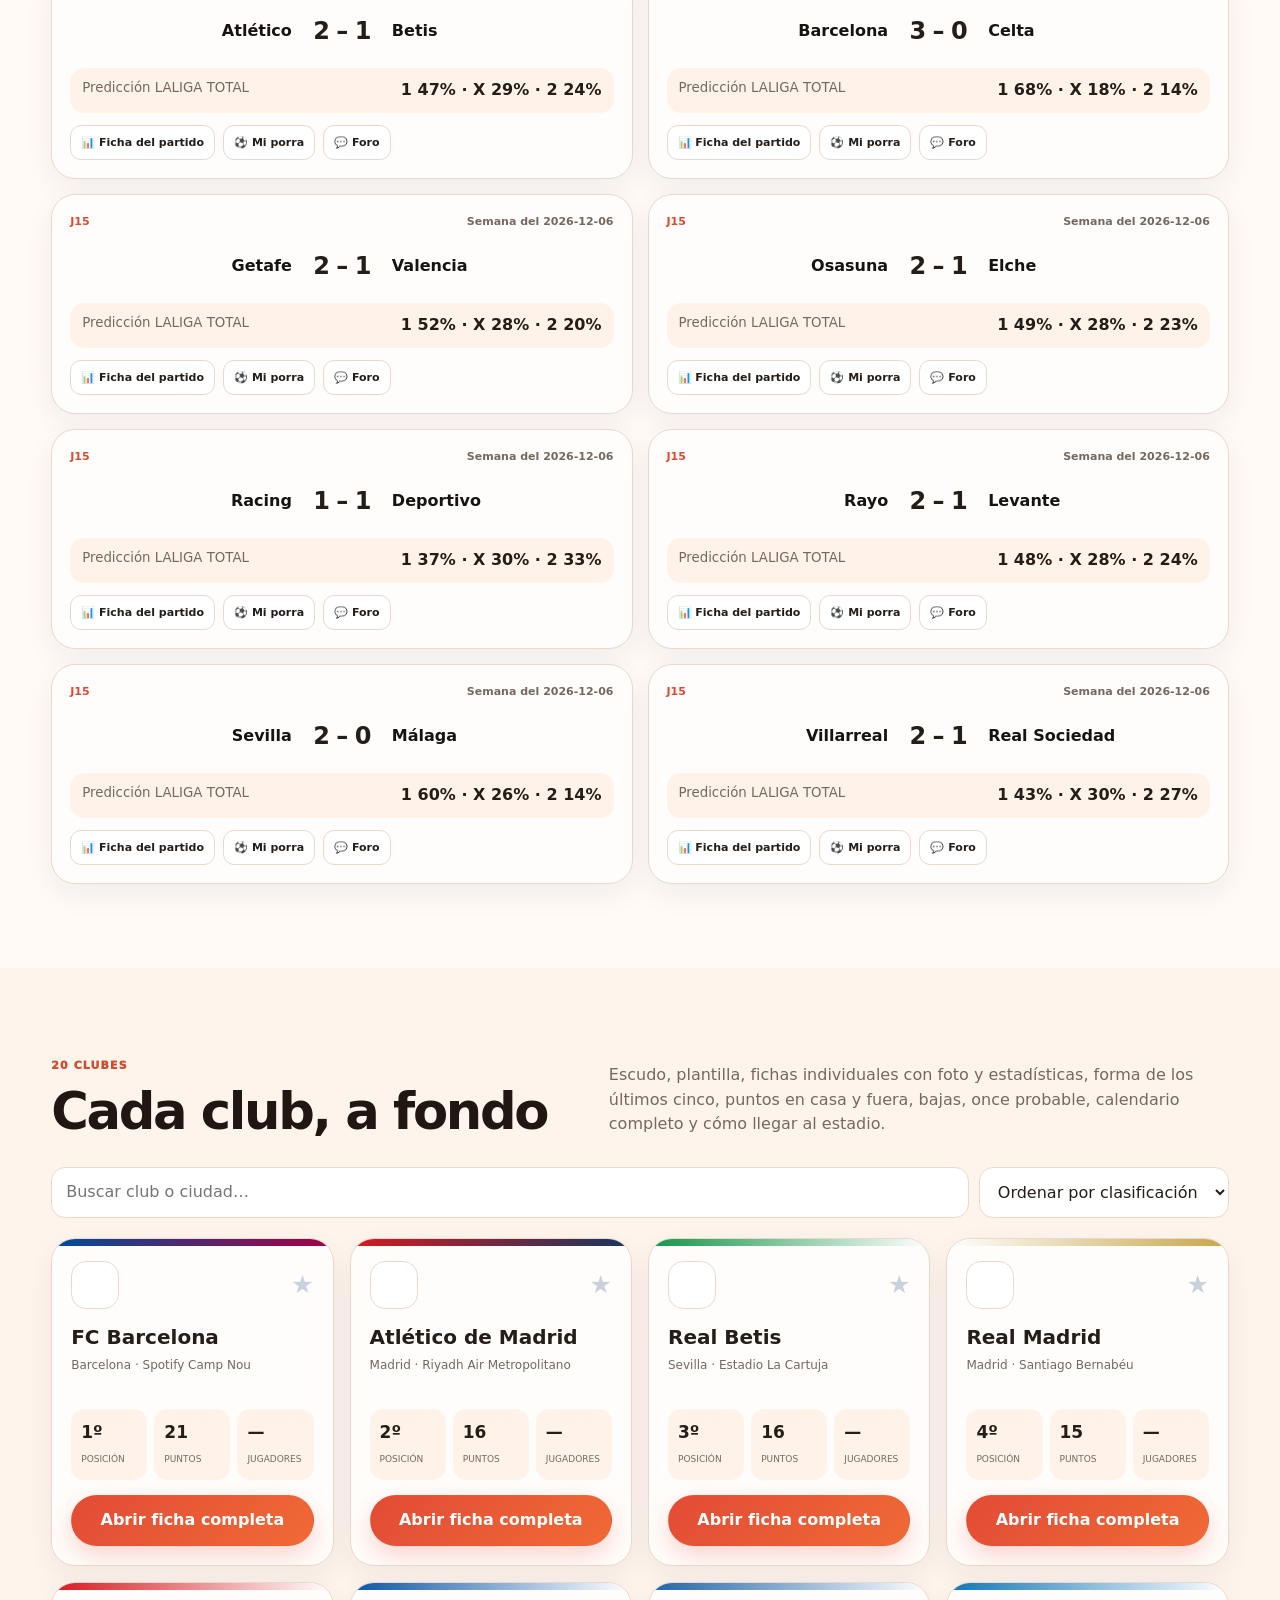
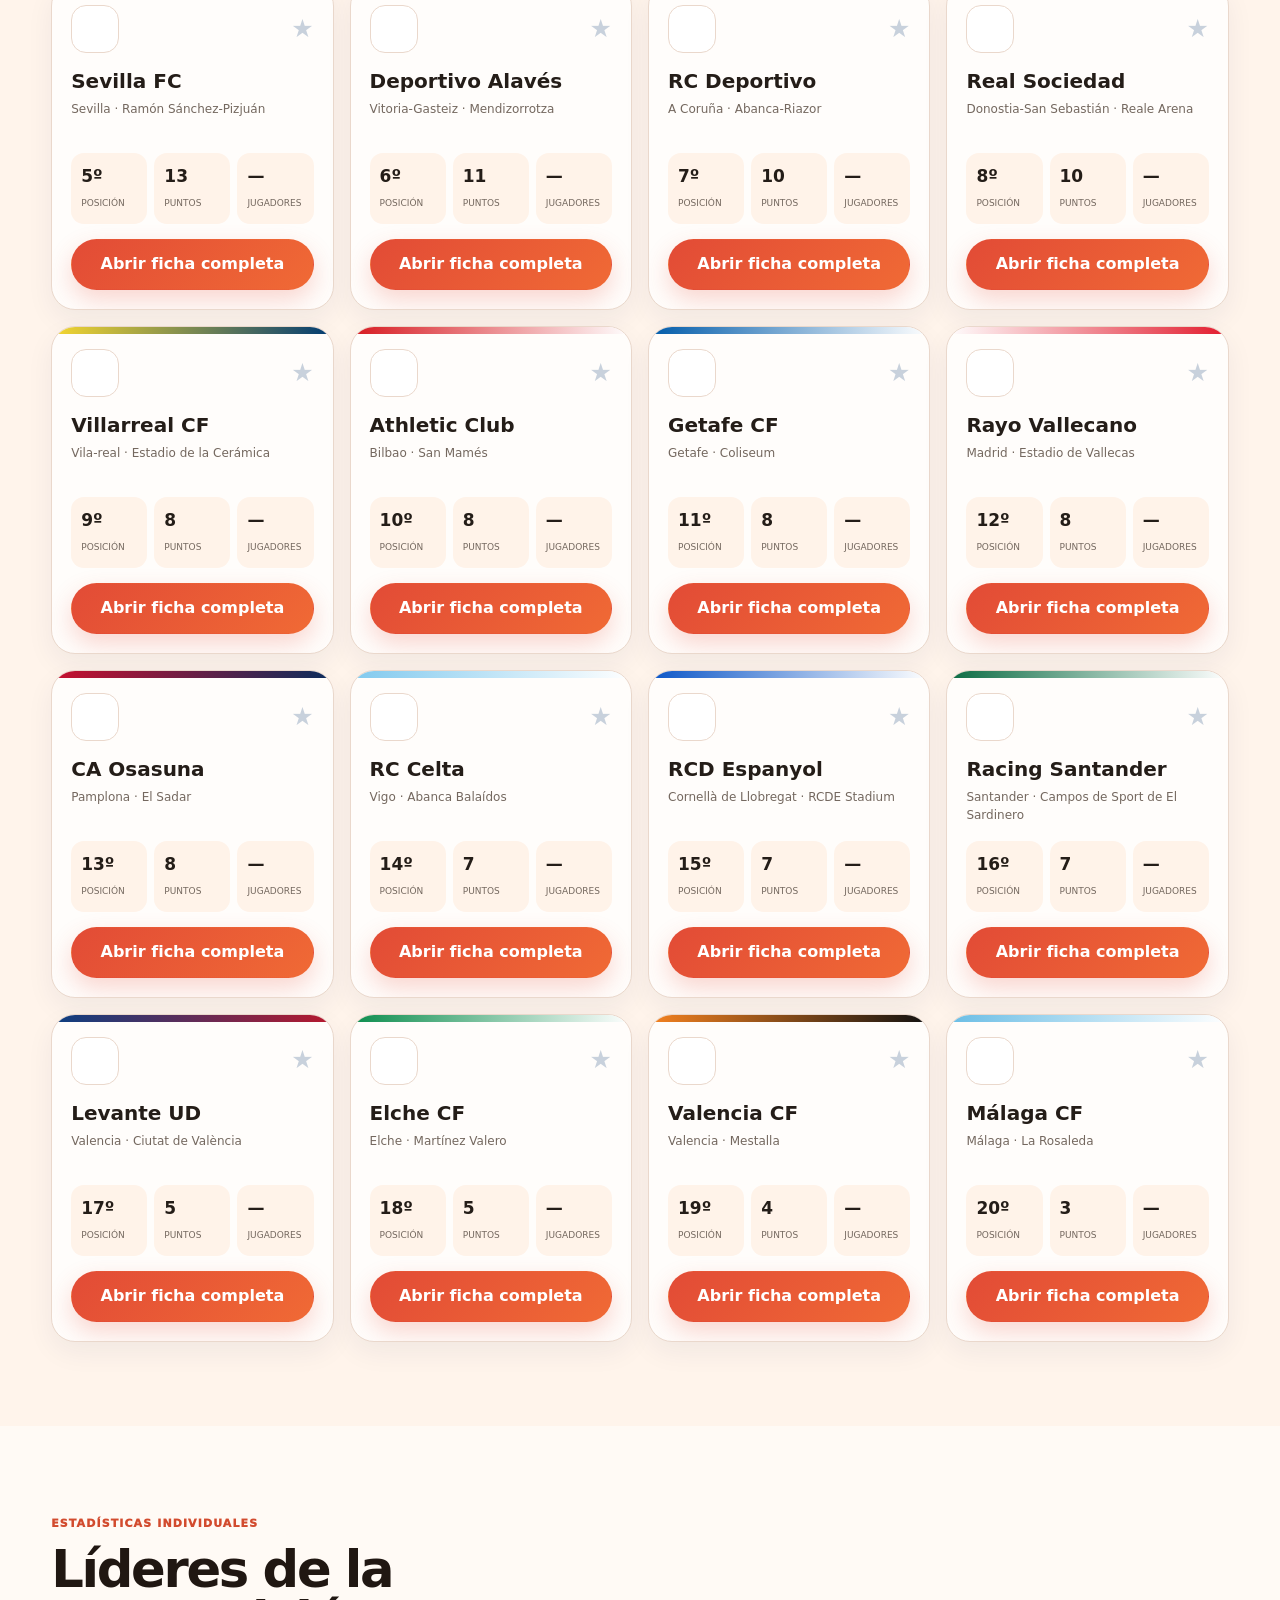
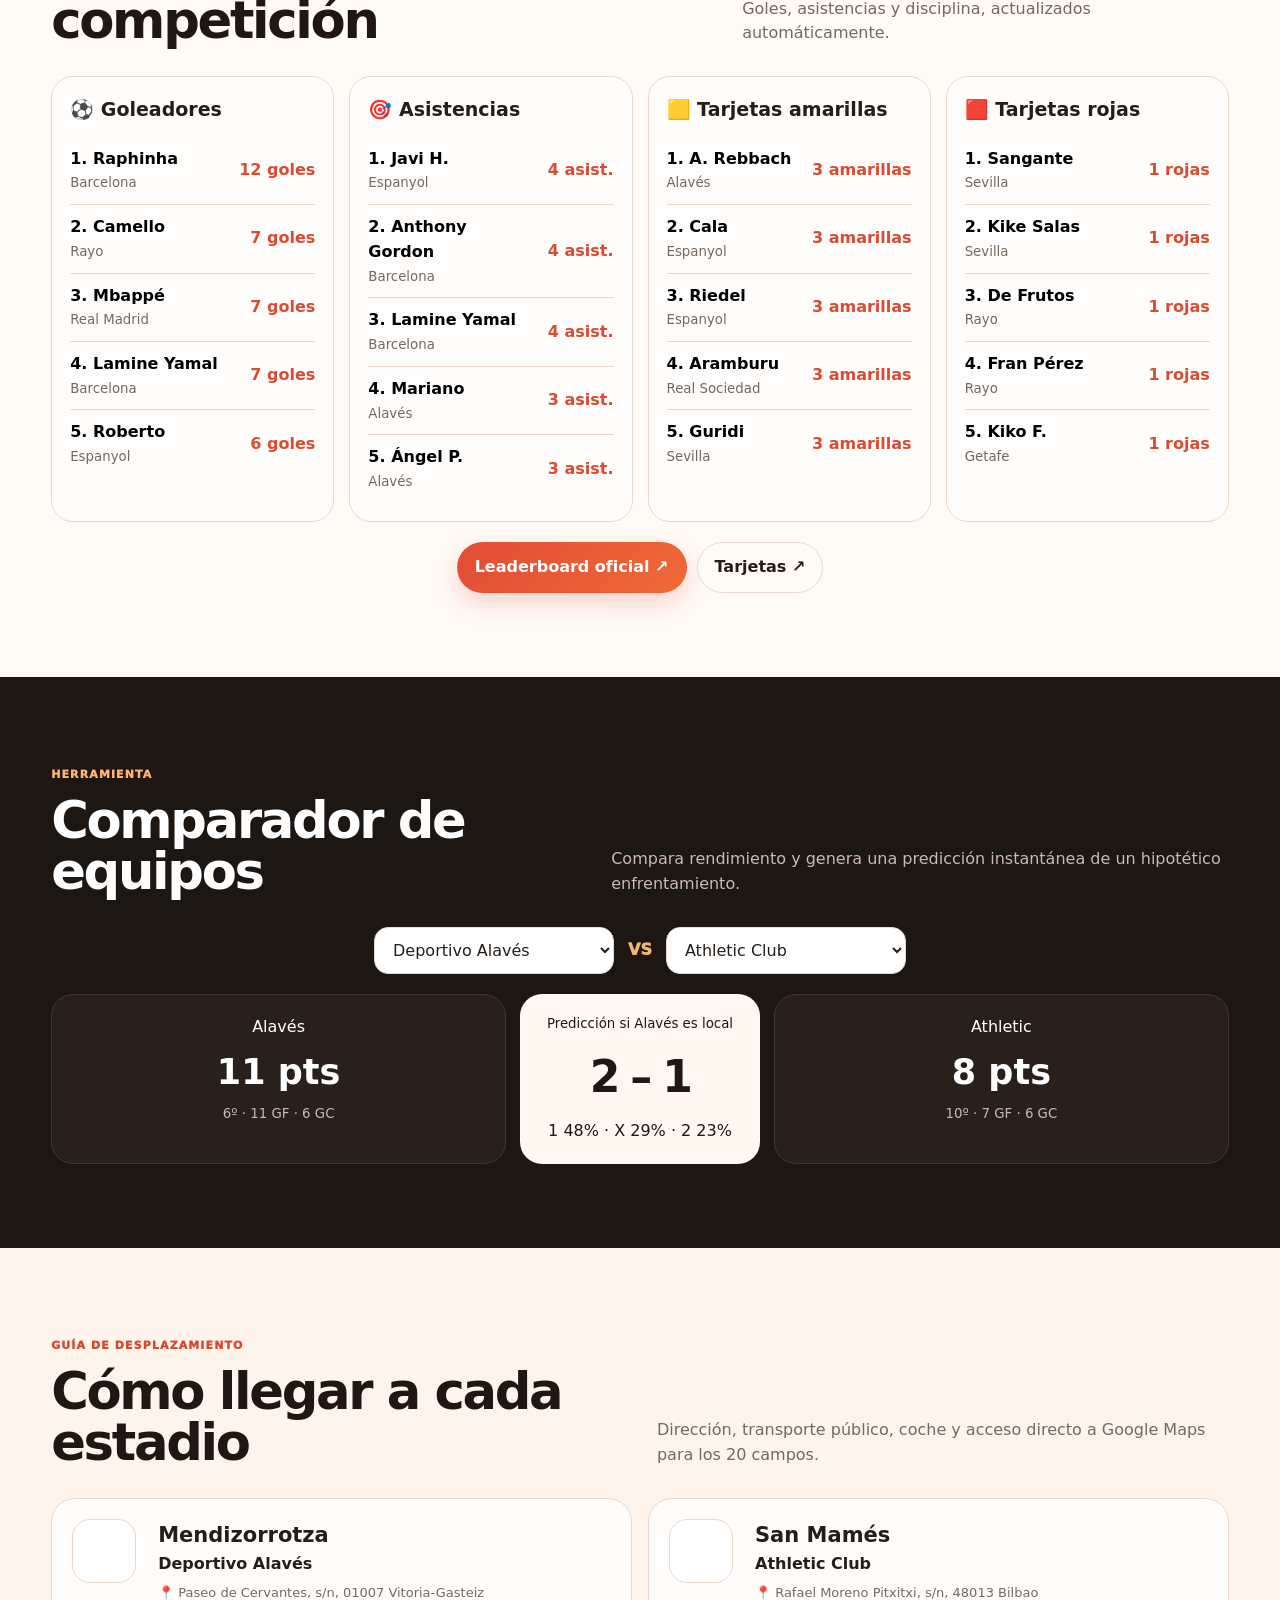
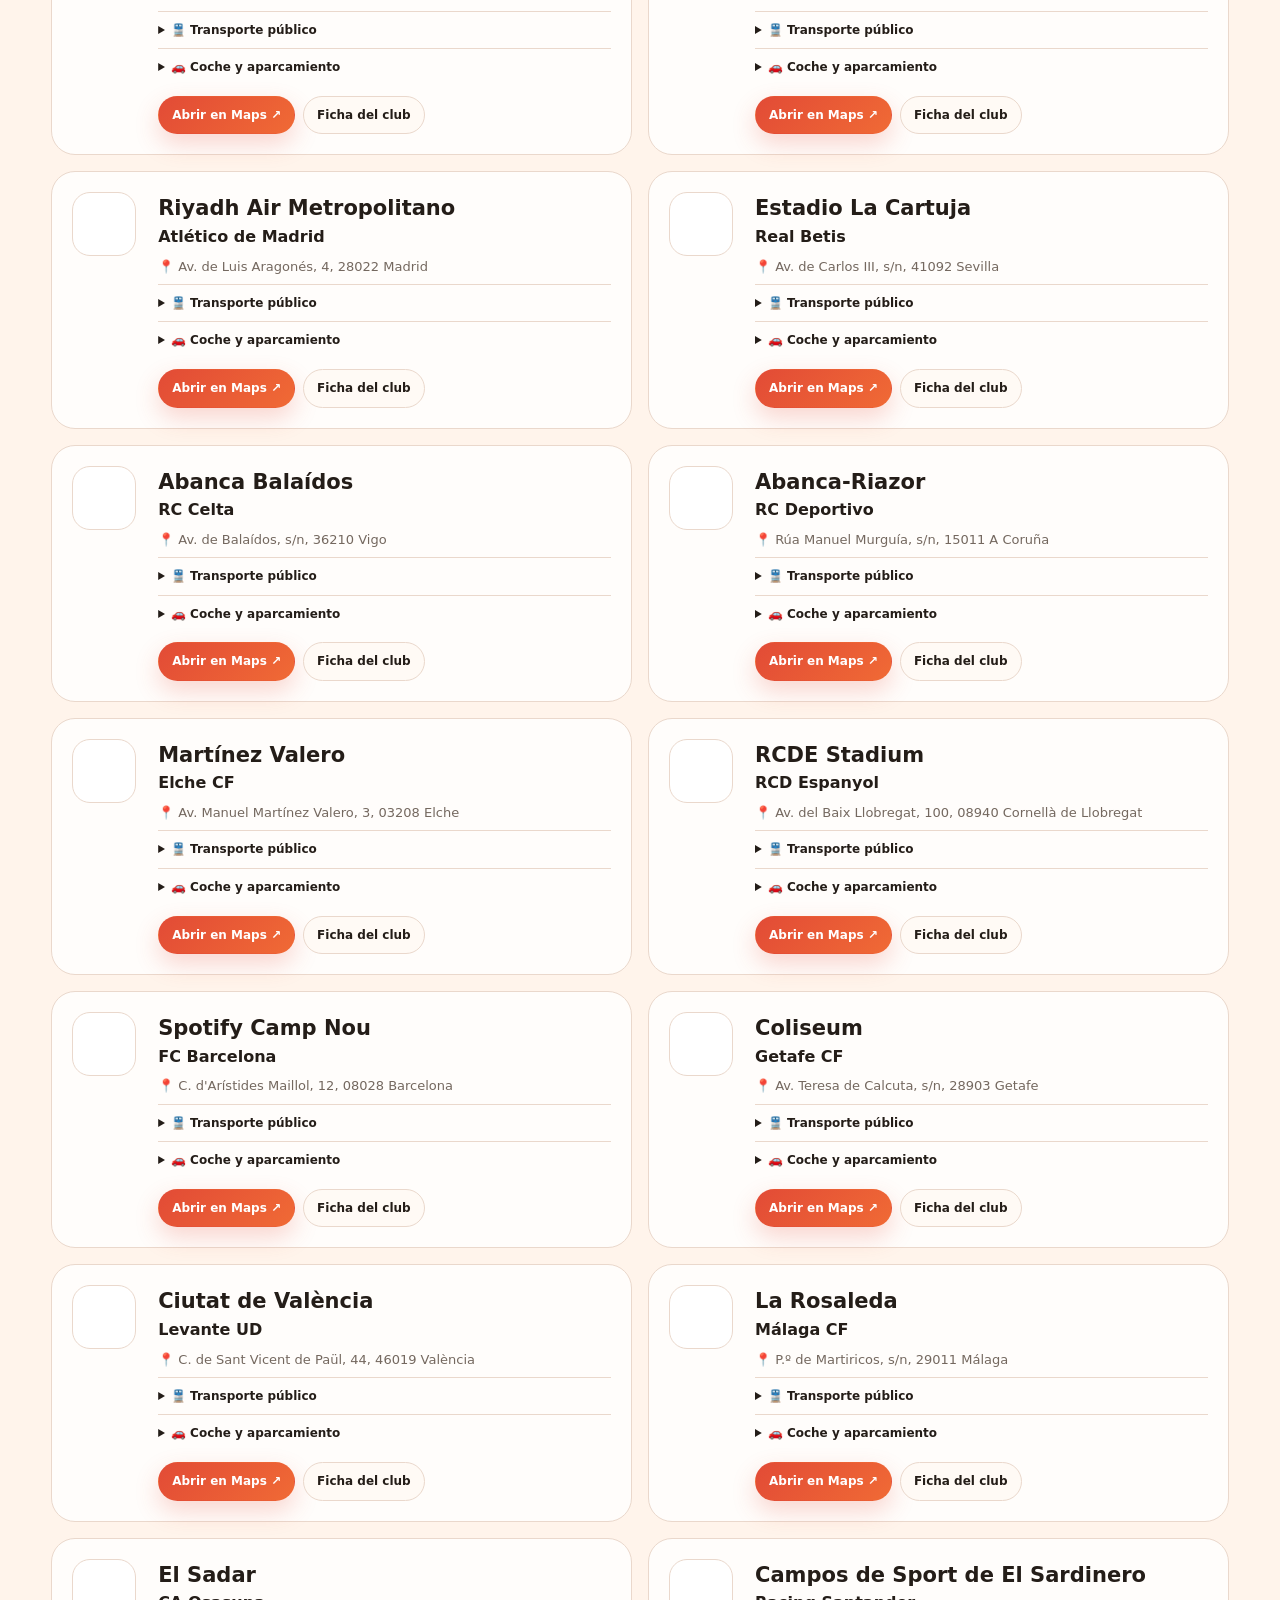
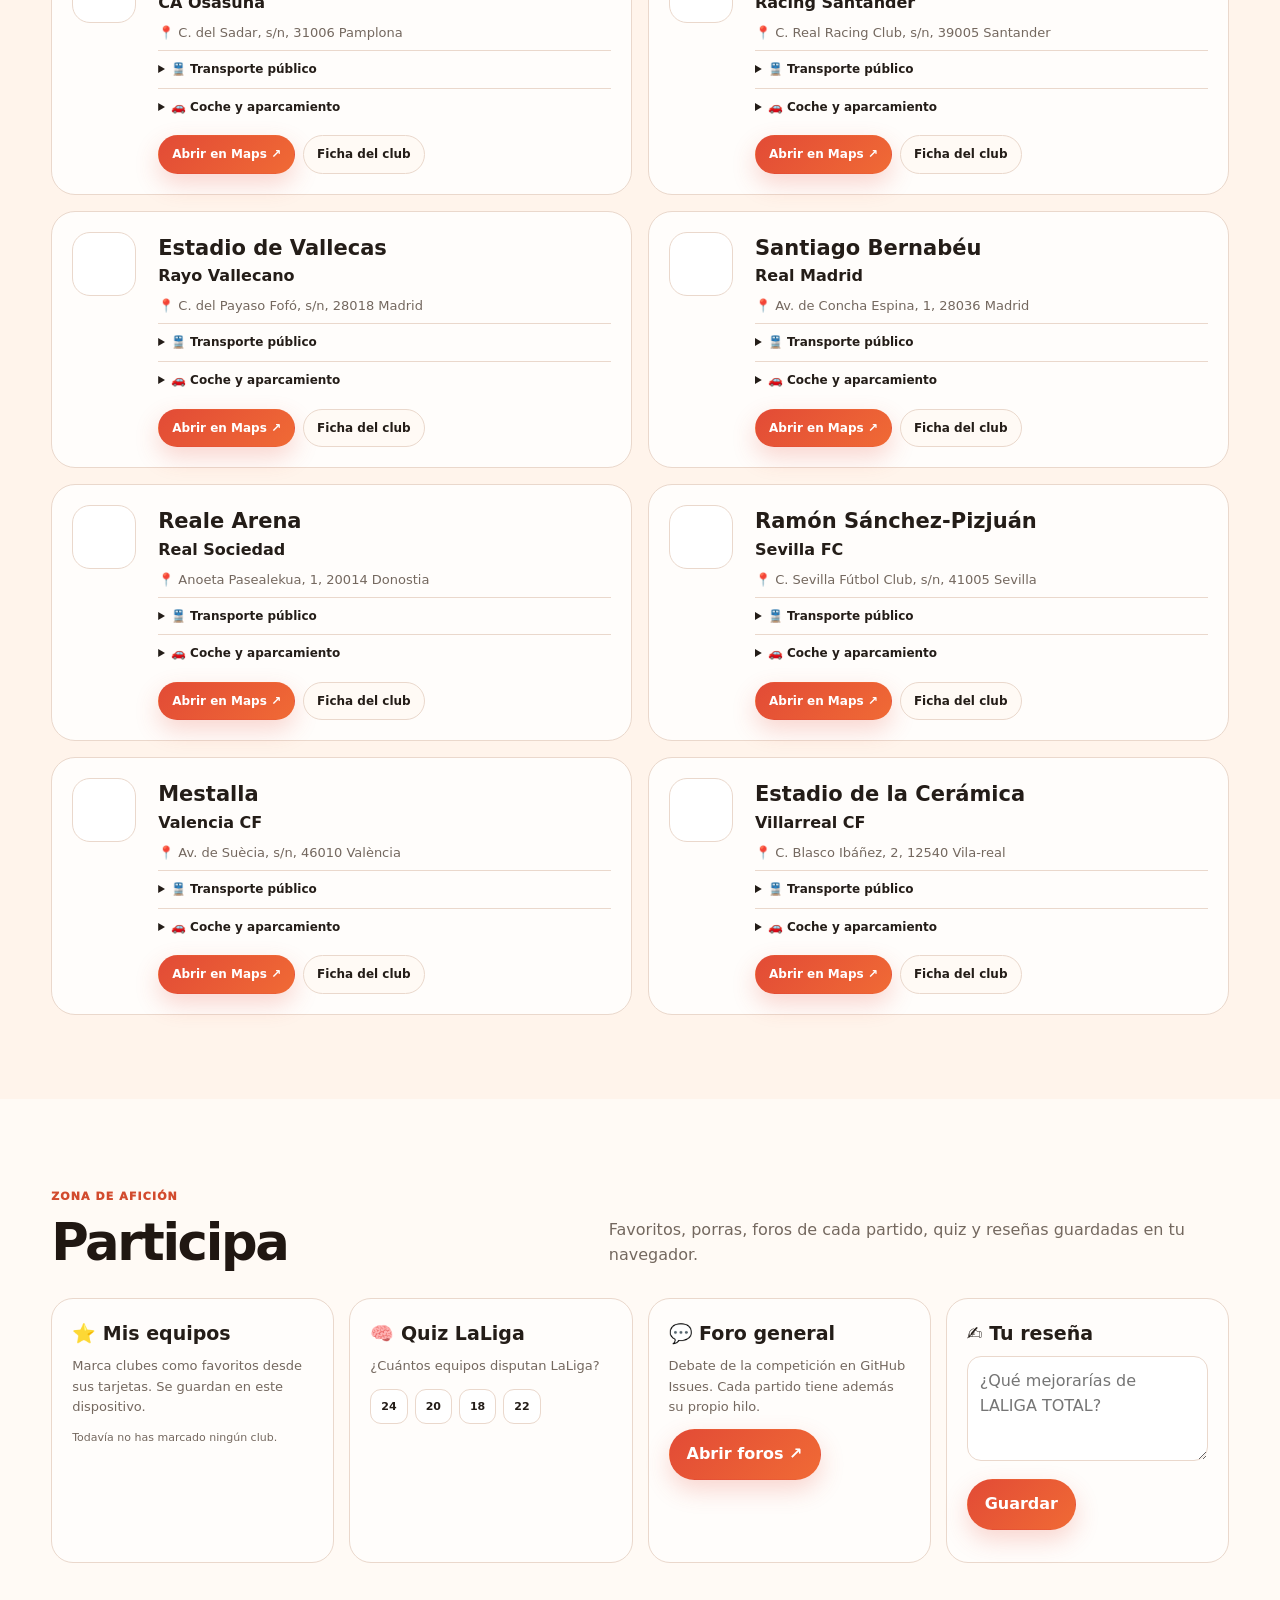
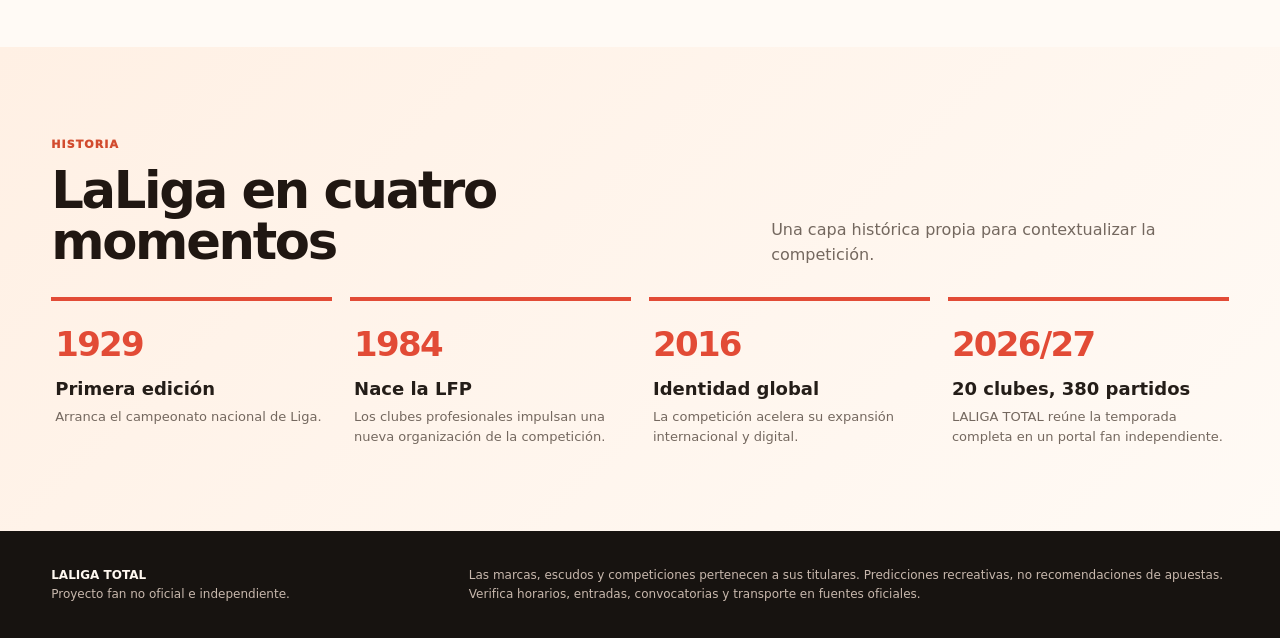
==== commit bc38ef48: "Separa LALIGA TOTAL y añade tabla casa-fuera" ====
--- a/laliga/index.html
+++ b/laliga/index.html
@@ -3,12 +3,13 @@
 <head>
 <meta charset="UTF-8">
 <meta name="viewport" content="width=device-width,initial-scale=1">
-<meta name="description" content="LALIGA TOTAL: portal fan no oficial de LALIGA EA SPORTS 2026/27 con los 20 clubes, 38 jornadas, plantillas, estadísticas de jugadores, predicciones, foros, alineaciones, H2H y guía de estadios.">
+<meta name="description" content="LALIGA TOTAL: portal fan no oficial de LALIGA EA SPORTS 2026/27 con los 20 clubes, clasificación, rendimiento casa y fuera, plantillas, fichas de jugadores, predicciones, foros, alineaciones, H2H y guía de estadios.">
 <meta name="robots" content="index,follow,max-image-preview:large">
 <title>LALIGA TOTAL · LaLiga 2026/27</title>
 <link rel="canonical" href="https://daniferjim20082008-cloud.github.io/pericos1900/laliga/">
 <link rel="stylesheet" href="style.css">
 <link rel="stylesheet" href="pro.css">
+<link rel="stylesheet" href="theme.css">
 </head>
 <body>
 <a class="skip" href="#main">Saltar al contenido</a>
@@ -16,9 +17,9 @@
   <div class="wrap nav">
     <a class="brand" href="./"><span class="brand-ball">L</span><span>LALIGA <b>TOTAL</b></span></a>
     <nav class="navlinks" aria-label="Principal">
-      <a href="#clasificacion">Clasificación</a><a href="#calendario">38 jornadas</a><a href="#equipos">Equipos</a><a href="#lideres">Líderes</a><a href="#estadios">Estadios</a><a href="#aficion">Afición</a>
+      <a href="#clasificacion">Clasificación</a><a href="#rendimiento">Casa/Fuera</a><a href="#calendario">38 jornadas</a><a href="#equipos">Equipos</a><a href="#lideres">Líderes</a><a href="#estadios">Estadios</a><a href="#aficion">Afición</a>
     </nav>
-    <a class="btn dark" href="../">Pericos 1900 ↗</a>
+    <span class="btn dark">AUTO · 6H</span>
   </div>
 </header>
 <main id="main">
@@ -27,8 +28,8 @@
     <div>
       <span class="eyebrow">Proyecto fan no oficial · temporada 2026/27</span>
       <h1>LaLiga, <span>sin salir de aquí.</span></h1>
-      <p>Los 20 clubes y los 380 partidos en una sola web: clasificación, plantillas, estadísticas de jugadores, forma, bajas, once probable, predicciones, H2H, alineaciones, datos de partido, foros, estadios y rutas.</p>
-      <div class="hero-actions"><a class="btn primary" href="#calendario">Ver jornada</a><a class="btn ghost" href="#equipos">Explorar equipos</a><a class="btn ghost" href="#lideres">Ver líderes</a></div>
+      <p>Los 20 clubes y los 380 partidos en una sola web independiente: clasificación, rendimiento de casa y fuera, plantillas, fichas de jugadores, forma, bajas, once probable, predicciones, H2H, alineaciones, datos de partido, foros, estadios y rutas.</p>
+      <div class="hero-actions"><a class="btn primary" href="#calendario">Ver jornada</a><a class="btn ghost" href="#equipos">Explorar equipos</a><a class="btn ghost" href="#rendimiento">Casa / fuera</a></div>
       <div class="next-clock" id="next-clock"><small>PRÓXIMO PARTIDO</small><strong id="clock-match">Calculando…</strong><div id="clock-time">--</div></div>
     </div>
     <aside class="hero-card">
@@ -46,15 +47,20 @@
   <div class="source-row"><a href="https://www.laliga.com/laliga-easports/clasificacion" target="_blank" rel="noopener">Clasificación oficial ↗</a><span>Actualización automática</span></div>
 </div></section>
 
+<section class="soft" id="rendimiento"><div class="wrap">
+  <div class="section-head"><div><span class="tag">Rendimiento real</span><h2>Puntos en casa y fuera</h2></div><p>Los puntos se calculan automáticamente con todos los partidos finalizados: 3 por victoria, 1 por empate y 0 por derrota.</p></div>
+  <div class="home-away-shell"><div id="home-away-table"><div class="ha-empty">Calculando rendimiento local y visitante…</div></div></div>
+</div></section>
+
 <section id="calendario"><div class="wrap">
   <div class="section-head"><div><span class="tag">Calendario completo</span><h2>Las 38 jornadas</h2></div><p>Todos los partidos tienen predicción, porra, foro y ficha avanzada con previa, H2H, alineaciones y postpartido.</p></div>
   <div class="round-toolbar"><button class="round-arrow" id="prev-round" aria-label="Jornada anterior">←</button><select id="round-select" aria-label="Seleccionar jornada"></select><button class="round-arrow" id="next-round" aria-label="Jornada siguiente">→</button><a class="btn ghost compact" id="official-round" href="https://www.laliga.com/laliga-easports/resultados" target="_blank" rel="noopener">Resultados oficiales ↗</a></div>
-  <div class="round-meta"><strong id="round-title">Jornada 8</strong><span id="round-date"></span><span class="prediction-note">Predicciones = modelo fan, no apuestas.</span></div>
+  <div class="round-meta"><strong id="round-title">Jornada</strong><span id="round-date"></span><span class="prediction-note">Predicciones = modelo fan, no apuestas.</span></div>
   <div class="matches-grid" id="matches"></div>
 </div></section>
 
 <section class="soft" id="equipos"><div class="wrap">
-  <div class="section-head"><div><span class="tag">20 clubes</span><h2>Cada club, a fondo</h2></div><p>Plantilla, fichas individuales, forma de los últimos cinco, local/visitante, bajas, once probable, calendario completo y cómo llegar al estadio.</p></div>
+  <div class="section-head"><div><span class="tag">20 clubes</span><h2>Cada club, a fondo</h2></div><p>Escudo, plantilla, fichas individuales con foto y estadísticas, forma de los últimos cinco, puntos en casa y fuera, bajas, once probable, calendario completo y cómo llegar al estadio.</p></div>
   <div class="team-tools"><input id="team-search" type="search" placeholder="Buscar club o ciudad…" aria-label="Buscar equipo"><select id="team-sort"><option value="pos">Ordenar por clasificación</option><option value="name">Ordenar A-Z</option><option value="city">Ordenar por ciudad</option></select></div>
   <div class="teams-grid" id="teams"></div>
 </div></section>
@@ -81,20 +87,32 @@
   <div class="fan-grid">
     <article class="fan-card"><h3>⭐ Mis equipos</h3><p>Marca clubes como favoritos desde sus tarjetas. Se guardan en este dispositivo.</p><div id="favorites"></div></article>
     <article class="fan-card"><h3>🧠 Quiz LaLiga</h3><p id="quiz-question">¿Cuántos equipos disputan LaLiga?</p><div id="quiz-options" class="quiz-options"></div><p id="quiz-result" class="mini"></p></article>
-    <article class="fan-card"><h3>💬 Foro general</h3><p>Debate de la competición en GitHub Issues. Cada partido tiene además su propio hilo.</p><a class="btn primary" href="https://github.com/daniferjim20082008-cloud/pericos1900/issues" target="_blank" rel="noopener">Abrir foros ↗</a></article>
+    <article class="fan-card"><h3>💬 Foro general</h3><p>Debate de la competición en GitHub Issues. Cada partido tiene además su propio hilo.</p><a class="btn primary" id="general-forum-link" href="https://github.com/daniferjim20082008-cloud/pericos1900/issues" target="_blank" rel="noopener">Abrir foros ↗</a></article>
     <article class="fan-card"><h3>✍️ Tu reseña</h3><textarea id="review-text" maxlength="280" placeholder="¿Qué mejorarías de LALIGA TOTAL?"></textarea><button class="btn primary" id="save-review">Guardar</button><p id="review-status" class="mini"></p></article>
   </div>
 </div></section>
 
 <section class="history"><div class="wrap">
-  <div class="section-head"><div><span class="tag">Historia</span><h2>LaLiga en cuatro momentos</h2></div><p>Una capa histórica que mantiene el espíritu de Pericos 1900 y amplía el proyecto a toda la competición.</p></div>
-  <div class="timeline"><article><b>1929</b><h3>Primera edición</h3><p>Arranca el campeonato nacional de Liga.</p></article><article><b>1984</b><h3>Nace la LFP</h3><p>Los clubes profesionales impulsan una nueva organización de la competición.</p></article><article><b>2016</b><h3>Identidad global</h3><p>La competición acelera su expansión internacional y digital.</p></article><article><b>2026/27</b><h3>20 clubes, 380 partidos</h3><p>LALIGA TOTAL reúne la temporada completa en un único portal fan.</p></article></div>
+  <div class="section-head"><div><span class="tag">Historia</span><h2>LaLiga en cuatro momentos</h2></div><p>Una capa histórica propia para contextualizar la competición.</p></div>
+  <div class="timeline"><article><b>1929</b><h3>Primera edición</h3><p>Arranca el campeonato nacional de Liga.</p></article><article><b>1984</b><h3>Nace la LFP</h3><p>Los clubes profesionales impulsan una nueva organización de la competición.</p></article><article><b>2016</b><h3>Identidad global</h3><p>La competición acelera su expansión internacional y digital.</p></article><article><b>2026/27</b><h3>20 clubes, 380 partidos</h3><p>LALIGA TOTAL reúne la temporada completa en un portal fan independiente.</p></article></div>
 </div></section>
 
 <section class="club-page" id="club-page" hidden><div class="wrap"><button class="back-btn" id="club-back">← Volver al portal</button><div id="club-content"></div></div></section>
 <section class="club-page detail-page" id="detail-page" hidden><div class="wrap"><div id="detail-content"></div></div></section>
 </main>
-<footer><div class="wrap foot"><div><b>LALIGA TOTAL</b><p>Proyecto fan no oficial inspirado en Pericos 1900.</p></div><p>Las marcas, escudos y competiciones pertenecen a sus titulares. Predicciones recreativas, no recomendaciones de apuestas. Verifica horarios, entradas, convocatorias y transporte en fuentes oficiales.</p></div></footer>
-<script src="data.js"></script><script src="app.js"></script>
+<footer><div class="wrap foot"><div><b>LALIGA TOTAL</b><p>Proyecto fan no oficial e independiente.</p></div><p>Las marcas, escudos y competiciones pertenecen a sus titulares. Predicciones recreativas, no recomendaciones de apuestas. Verifica horarios, entradas, convocatorias y transporte en fuentes oficiales.</p></div></footer>
+<script src="data.js"></script>
+<script>
+(() => {
+  if (!window.LIGA_DATA) return;
+  if (location.hostname.endsWith('.github.io')) {
+    const owner = location.hostname.split('.')[0];
+    const parts = location.pathname.split('/').filter(Boolean);
+    if (parts[0]) window.LIGA_DATA.repo = `${owner}/${parts[0]}`;
+  }
+})();
+</script>
+<script src="app.js"></script>
+<script src="enhancements.js"></script>
 </body>
 </html>
--- a/laliga/theme.css
+++ b/laliga/theme.css
@@ -0,0 +1,58 @@
+/* LALIGA TOTAL · identidad independiente */
+:root{
+  --blue:#e24b36;
+  --blue2:#ff7a3d;
+  --navy:#171310;
+  --ink:#241d18;
+  --muted:#74685f;
+  --soft:#fff6ef;
+  --line:#ead8cc;
+  --white:#fff;
+  --green:#168a5b;
+  --amber:#e4a72b;
+  --red:#c63b32;
+  --gold:#f2bf49;
+  --cream:#fffaf5;
+  --shadow:0 20px 55px rgba(54,31,20,.12);
+}
+body{background:var(--cream);color:var(--ink)}
+.topbar{background:rgba(255,250,245,.92);border-bottom-color:rgba(234,216,204,.9);box-shadow:0 5px 24px rgba(47,25,14,.05)}
+.brand b{color:var(--blue)}
+.brand-ball{background:linear-gradient(135deg,#e24b36,#f2bf49);box-shadow:0 0 0 2px #2a1d17}
+.navlinks a:hover{color:var(--blue)}
+.btn.primary{background:linear-gradient(135deg,#e24b36,#f06a35);box-shadow:0 10px 24px rgba(226,75,54,.22)}
+.btn.primary:hover{background:#c93c2a}.btn.dark{background:#211914}.btn.ghost{background:#fffaf5}
+.hero{background:linear-gradient(135deg,#fffaf5,#fff1e7 52%,#fffdfb)}
+.hero:before{background:radial-gradient(circle at 30% 30%,#ffd37d,#ef6c3c 55%,#862b23)}
+.hero:after{border-color:rgba(255,250,245,.9);box-shadow:0 0 0 12px rgba(38,25,18,.82)}
+.eyebrow{background:#ffe7dc;color:#c83828}.tag{color:#d24b2e}.hero h1,.section-head h2,.hero-card h2,#clock-time{color:#201712}.hero h1 span{color:#e24b36}
+.hero p{color:#66574f}.next-clock{background:rgba(255,250,245,.9);border-color:#efd8ca}.next-clock small{color:#d24b2e}
+.soft{background:#fff4eb}.dark-section{background:#1d1713}.dark-section .tag{color:#ffb36f}.dark-section .section-head p{color:#cbbab0}
+.standings-shell{background:#2a201b;border-color:#48352b}.standing-row{border-bottom-color:rgba(255,255,255,.08)}button.standing-row:hover{background:#392a23}.standing-head{color:#bfaea4}
+.standing-row.champions{box-shadow:inset 4px 0 #ef6c3c}.standing-row.europa{box-shadow:inset 4px 0 #f1bf4b}.standing-row.danger{box-shadow:inset 4px 0 #d63f36}.source-row a{color:#ffb879}
+.round-arrow:hover,.tiny:hover{border-color:#e9a17f;color:#cc412c}.round-meta strong{color:#211914}.match-card,.team-card,.leader-card,.stadium-card,.fan-card,.club-panel,.stat-tile{background:#fffdfb}.match-meta span,.leader-card button b,.club-fixtures span,.club-fixtures a{color:#d94b32}
+.prediction,.team-numbers span,.facts span{background:#fff3e9}.team-monogram{background:#fff;border-color:#ead8cc}.fav.on{color:#e3a726}
+.compare-controls span{color:#f3b76c}.compare-team{background:#2a201b;border-color:#48352b}.compare-team small{color:#c8b8ad}.compare-pred{color:#201712;background:#fff7f0}
+.history{background:linear-gradient(135deg,#fff0e4,#fffaf5)}.timeline article{border-top-color:#e24b36}.timeline b{color:#e24b36}
+.club-page{background:#fff4eb}.back-btn{background:#fffaf5}.club-monogram{color:#201712;background:rgba(255,250,245,.96)}
+footer{background:#171310;color:#c8b8ad}.foot b{color:#fff8f0}
+a:focus-visible,button:focus-visible,input:focus-visible,select:focus-visible,textarea:focus-visible{outline-color:#f0b83f}
+
+/* Escudos */
+.crest-mini{width:24px;height:24px;object-fit:contain;flex:0 0 auto;background:#fff;border-radius:7px;padding:2px}
+.team-monogram img,.stadium-badge img,.club-monogram img{width:78%;height:78%;object-fit:contain}.team-monogram span,.stadium-badge span,.club-monogram span{display:none}
+.stadium-badge{background:#fff!important;border-color:#ead8cc}.club-monogram{overflow:hidden}
+.crest-match{width:28px;height:28px;object-fit:contain;vertical-align:middle;margin-right:7px;background:#fff;border-radius:8px;padding:2px}.big-match .crest-match{width:48px;height:48px;display:block;margin:0 auto 8px}
+.crest-leader{width:22px;height:22px;object-fit:contain;grid-row:1/3;align-self:center;margin-right:5px}
+
+/* Rendimiento casa/fuera */
+.home-away-shell{overflow:auto;border:1px solid var(--line);border-radius:24px;background:#fffdfb;box-shadow:var(--shadow)}
+#home-away-table{min-width:760px}.ha-row{width:100%;display:grid;grid-template-columns:48px minmax(230px,1fr) 90px 95px 90px 95px 85px;gap:8px;align-items:center;padding:13px 16px;border:0;border-bottom:1px solid var(--line);background:transparent;text-align:center;color:var(--ink)}button.ha-row:hover{background:#fff1e7}.ha-head{font-size:10px;text-transform:uppercase;letter-spacing:.07em;color:var(--muted);font-weight:900}.ha-team{display:flex;align-items:center;gap:10px;text-align:left}.ha-team img{width:30px;height:30px;object-fit:contain}.ha-team i{width:30px;height:30px;display:grid;place-items:center;border-radius:8px;background:#f3e4d9;font-style:normal;font-size:10px;font-weight:900}.ha-row strong{color:#d94b32}.ha-empty{padding:24px;color:var(--muted)}
+
+/* Fichas de jugador inspiradas en Pericos 1900 */
+.player-card{grid-template-columns:76px 1fr auto;min-height:96px;background:#fffaf5;overflow:hidden;position:relative}.player-card:hover{border-color:#e5aa8b;box-shadow:0 12px 28px rgba(83,43,24,.08)}
+.player-photo-frame{width:68px;height:68px;border-radius:18px;overflow:hidden;position:relative;background:linear-gradient(145deg,#fff,#f5e5da);border:1px solid #ead8cc;box-shadow:0 8px 18px rgba(83,43,24,.1)}.player-photo-enhanced{width:100%;height:100%;object-fit:cover;object-position:center top}.player-photo-frame em{position:absolute;right:4px;bottom:4px;width:25px;height:25px;border-radius:50%;display:grid;place-items:center;background:#201712;color:#fff;font-style:normal;font-size:10px;font-weight:900;border:2px solid #fff}
+.player-detail-photo{width:145px;height:145px;border-radius:24px;object-fit:cover;object-position:center top;background:#fff4eb;border:2px solid rgba(255,255,255,.8);box-shadow:0 18px 34px rgba(0,0,0,.18)}.player-team-crest{width:38px;height:38px;object-fit:contain;background:#fff;border-radius:10px;padding:3px;margin-bottom:6px}
+.split-intro{margin-top:-5px!important;margin-bottom:14px!important}.split-card.home{border-top:4px solid #e24b36}.split-card.away{border-top:4px solid #e4a72b}.split-card b{color:#201712}
+
+@media(max-width:620px){.player-card{grid-template-columns:68px 1fr}.player-mini{grid-column:2}.player-detail-photo{width:105px;height:105px;border-radius:18px}.ha-row{grid-template-columns:38px minmax(190px,1fr) 72px 78px 72px 78px 70px;padding:11px 10px}}
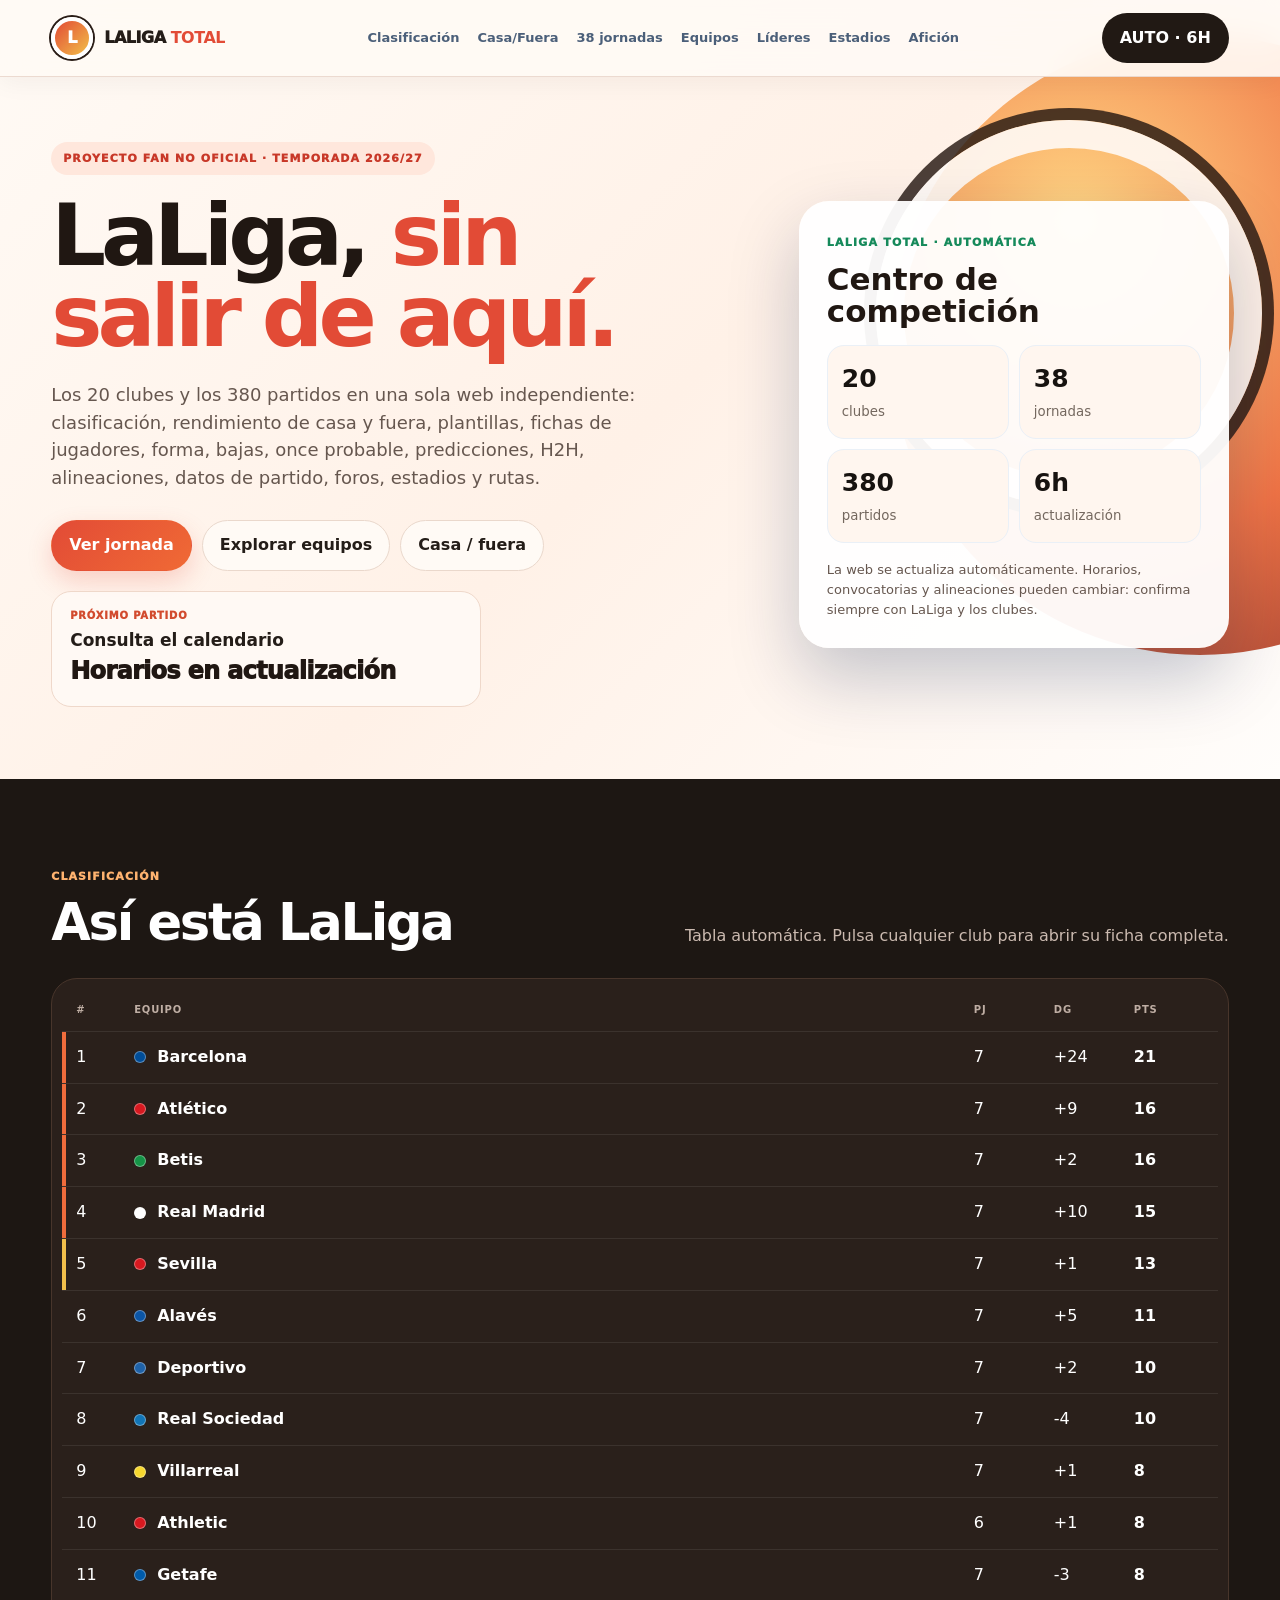
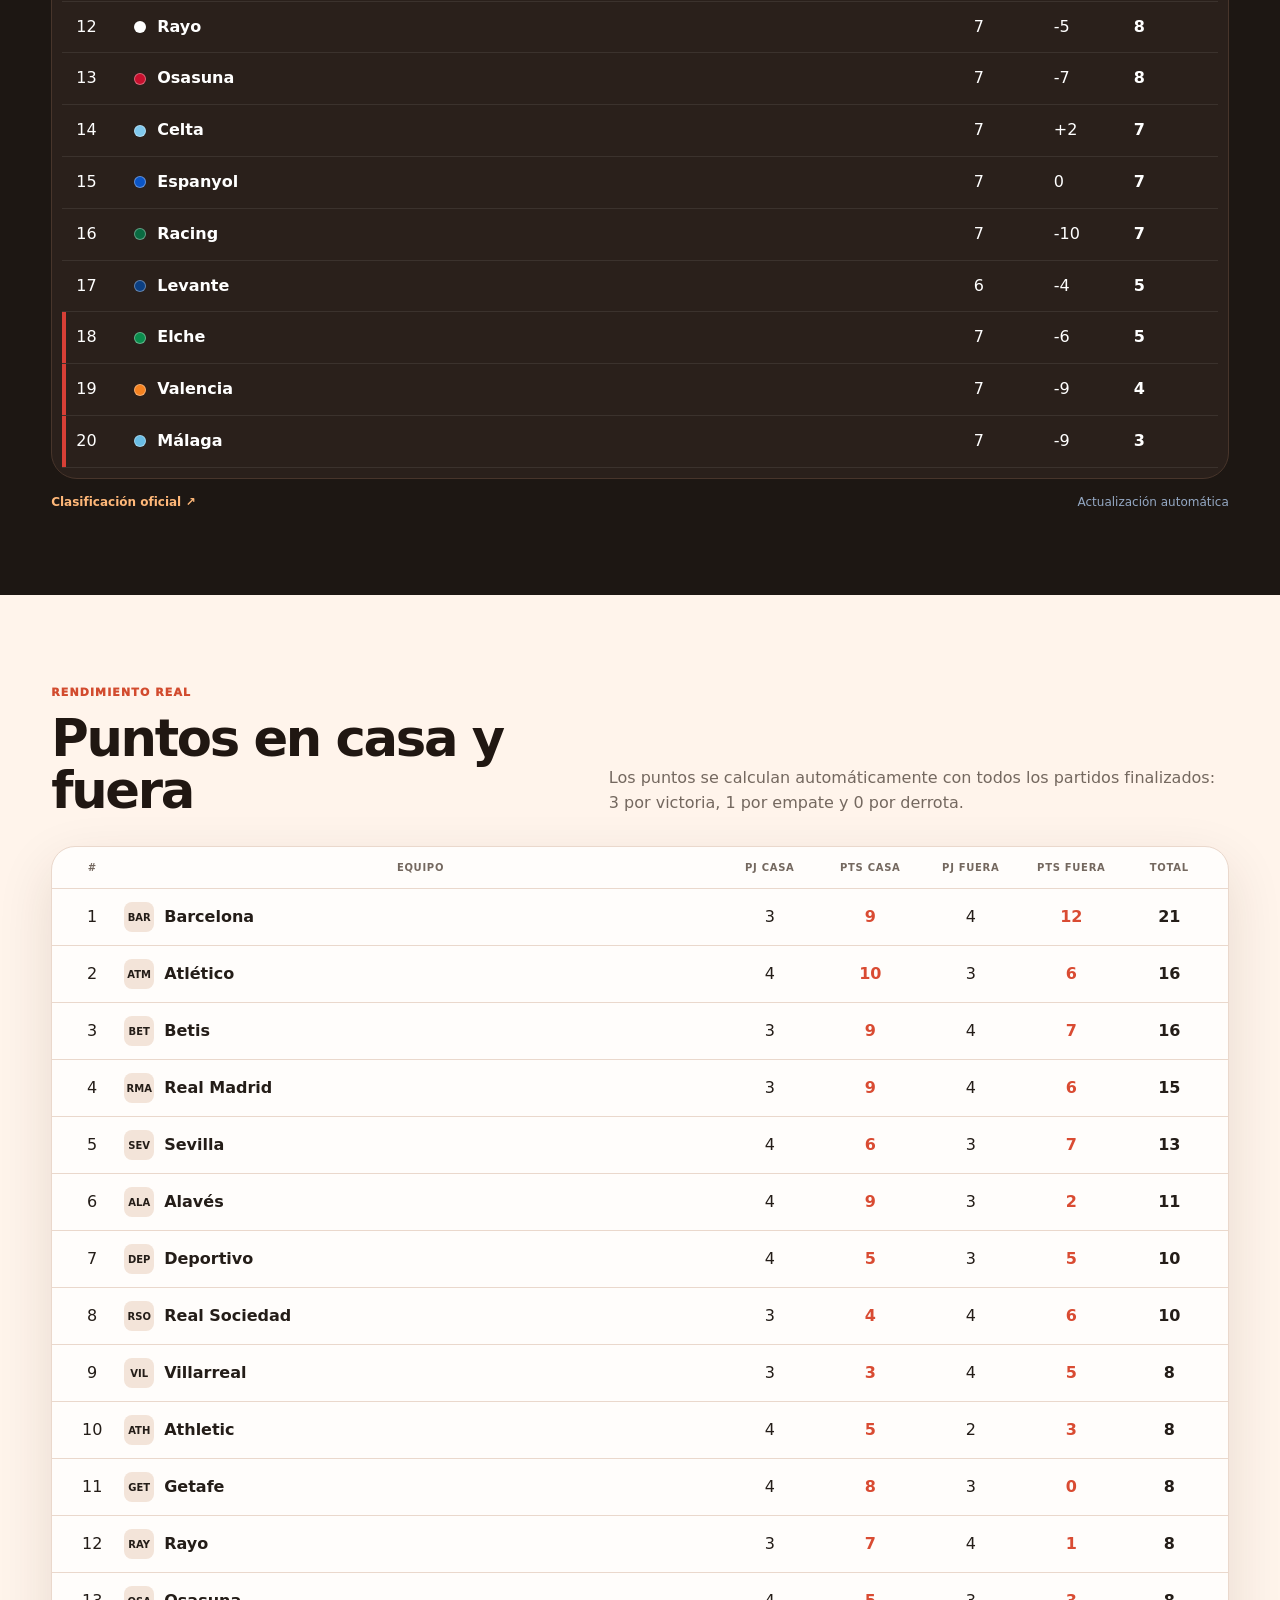
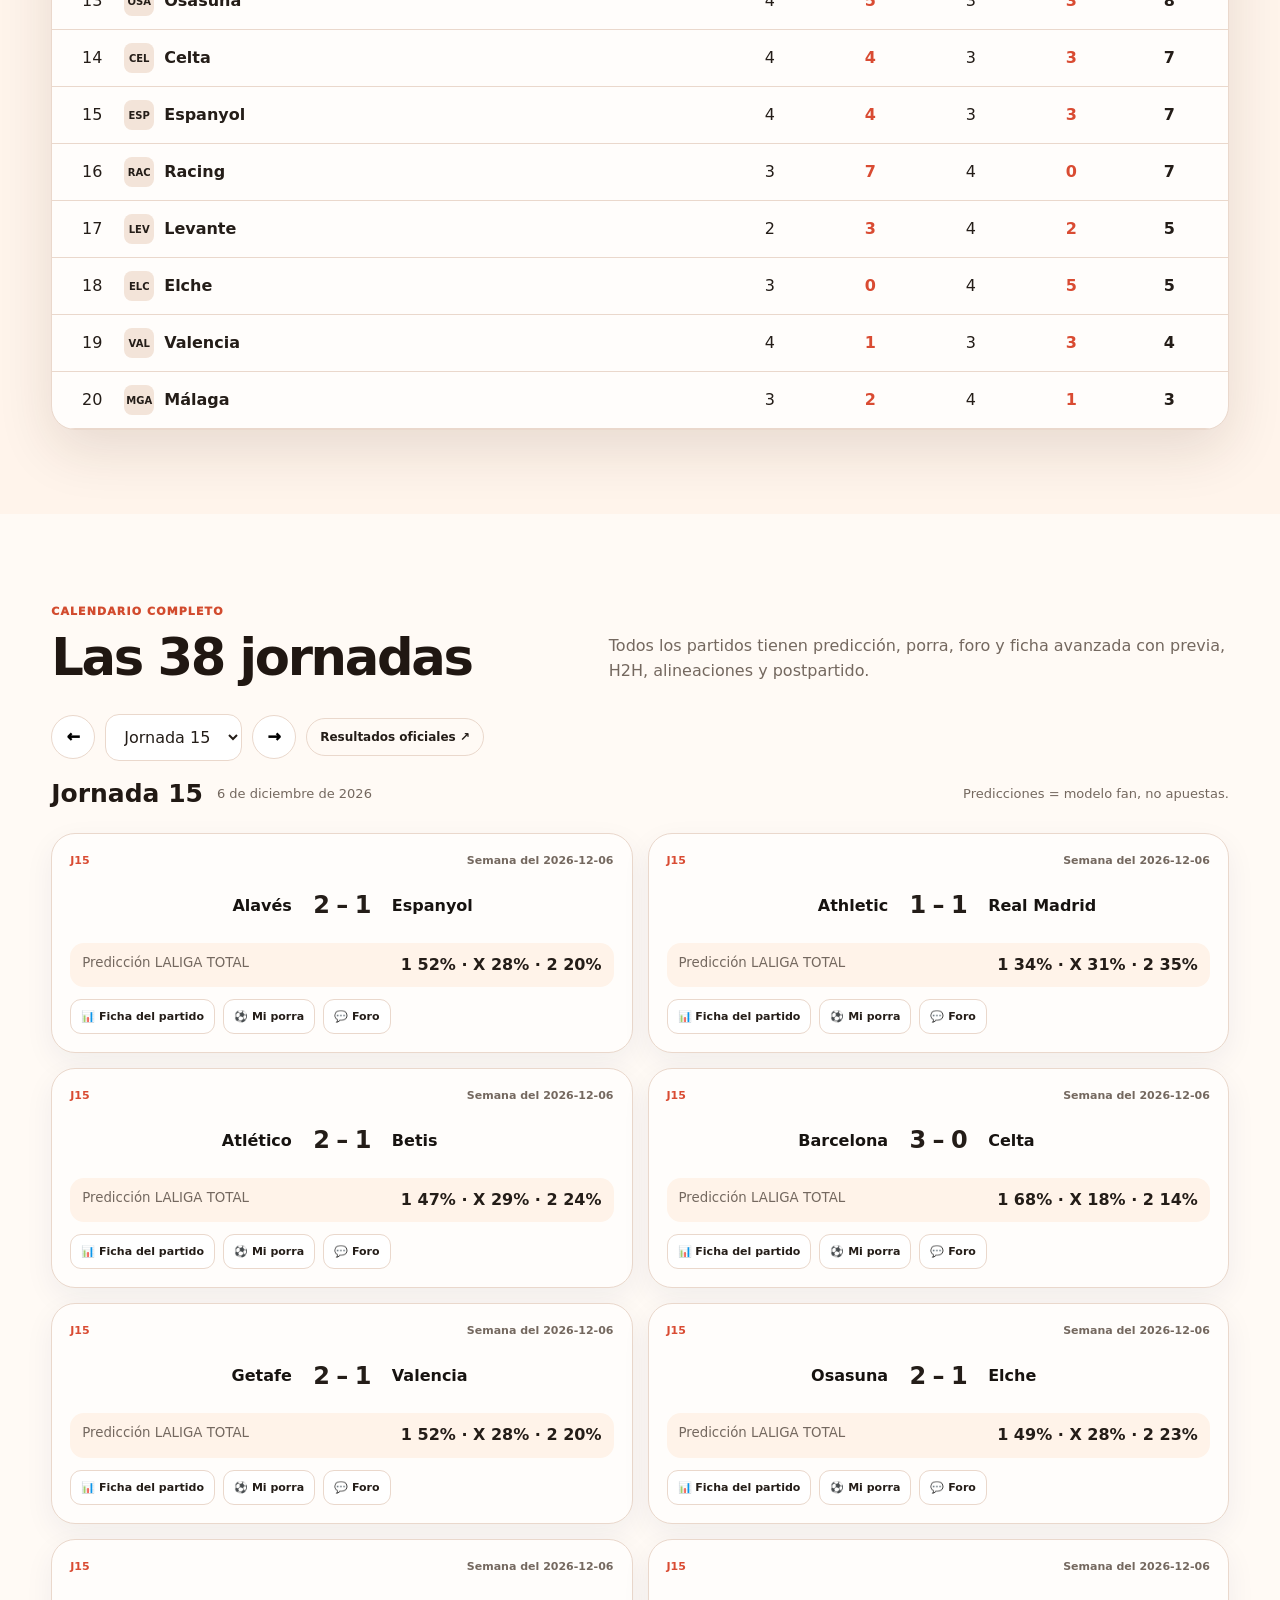
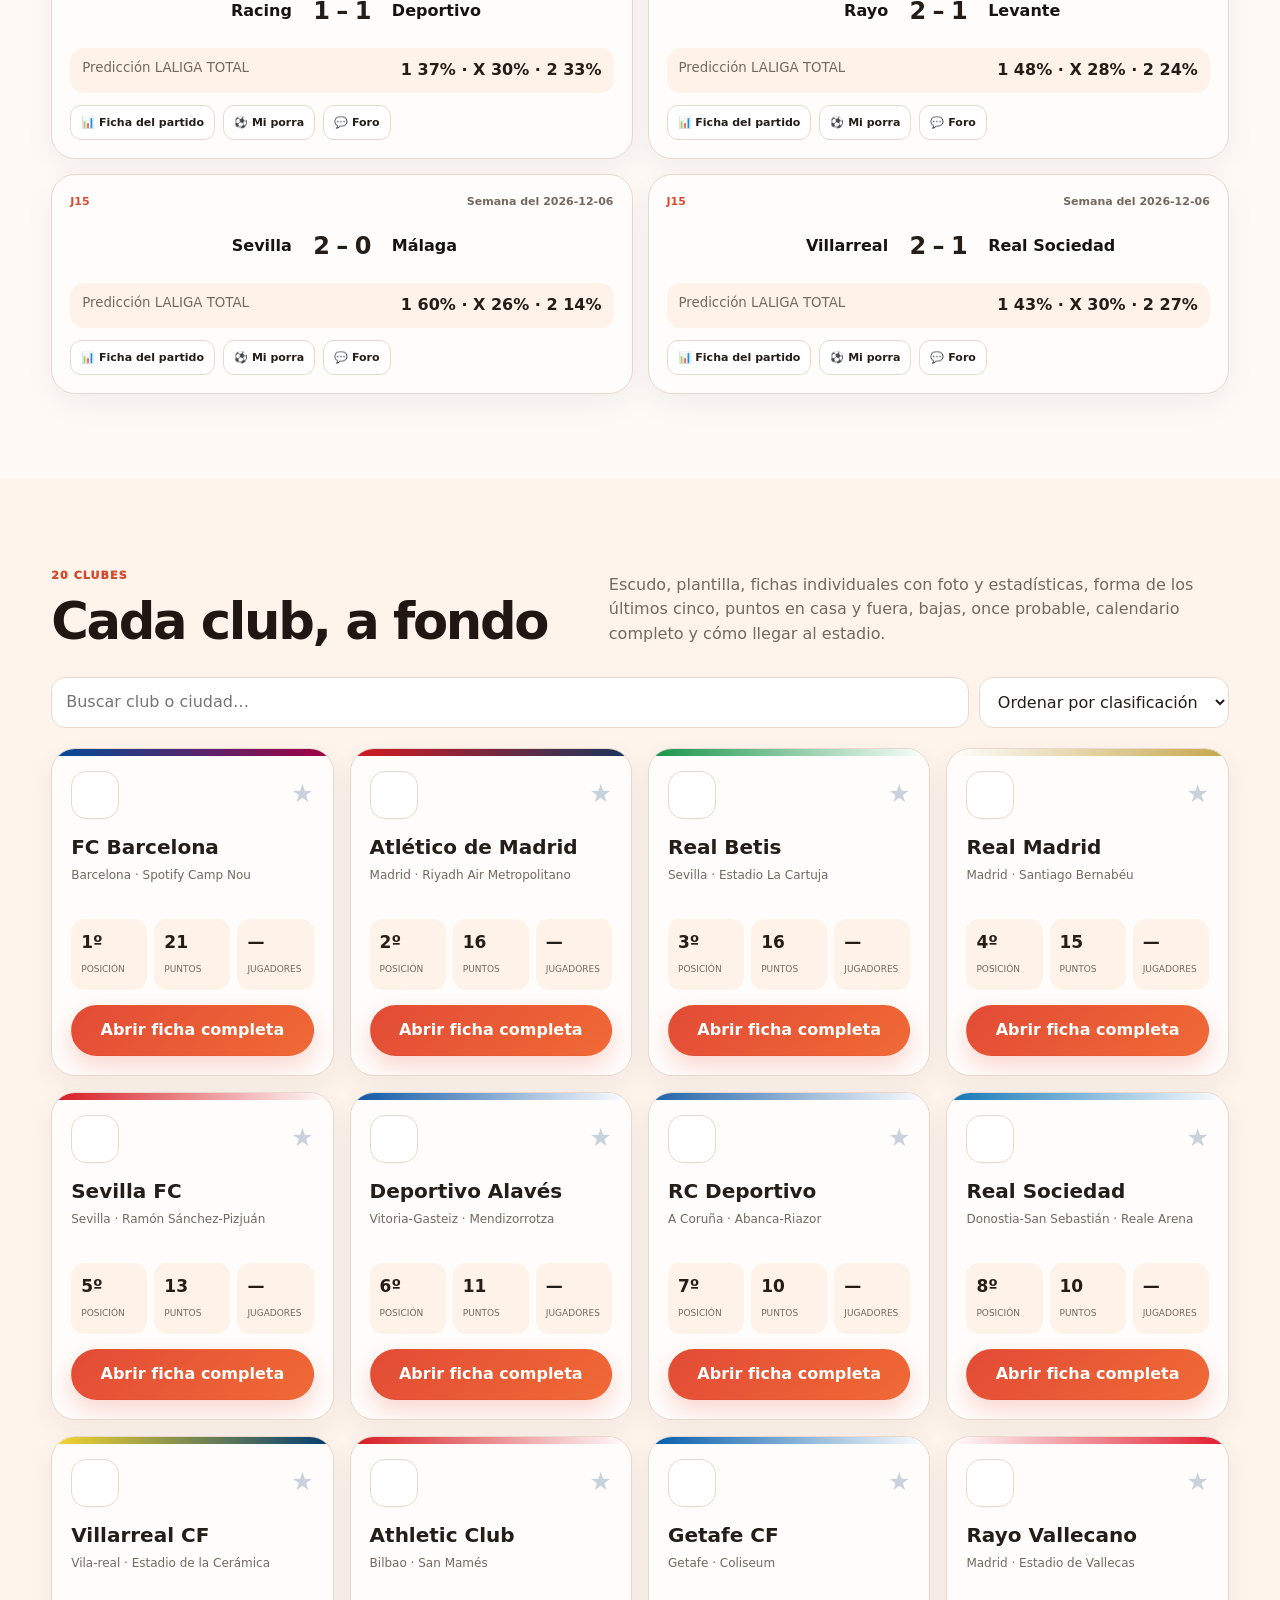
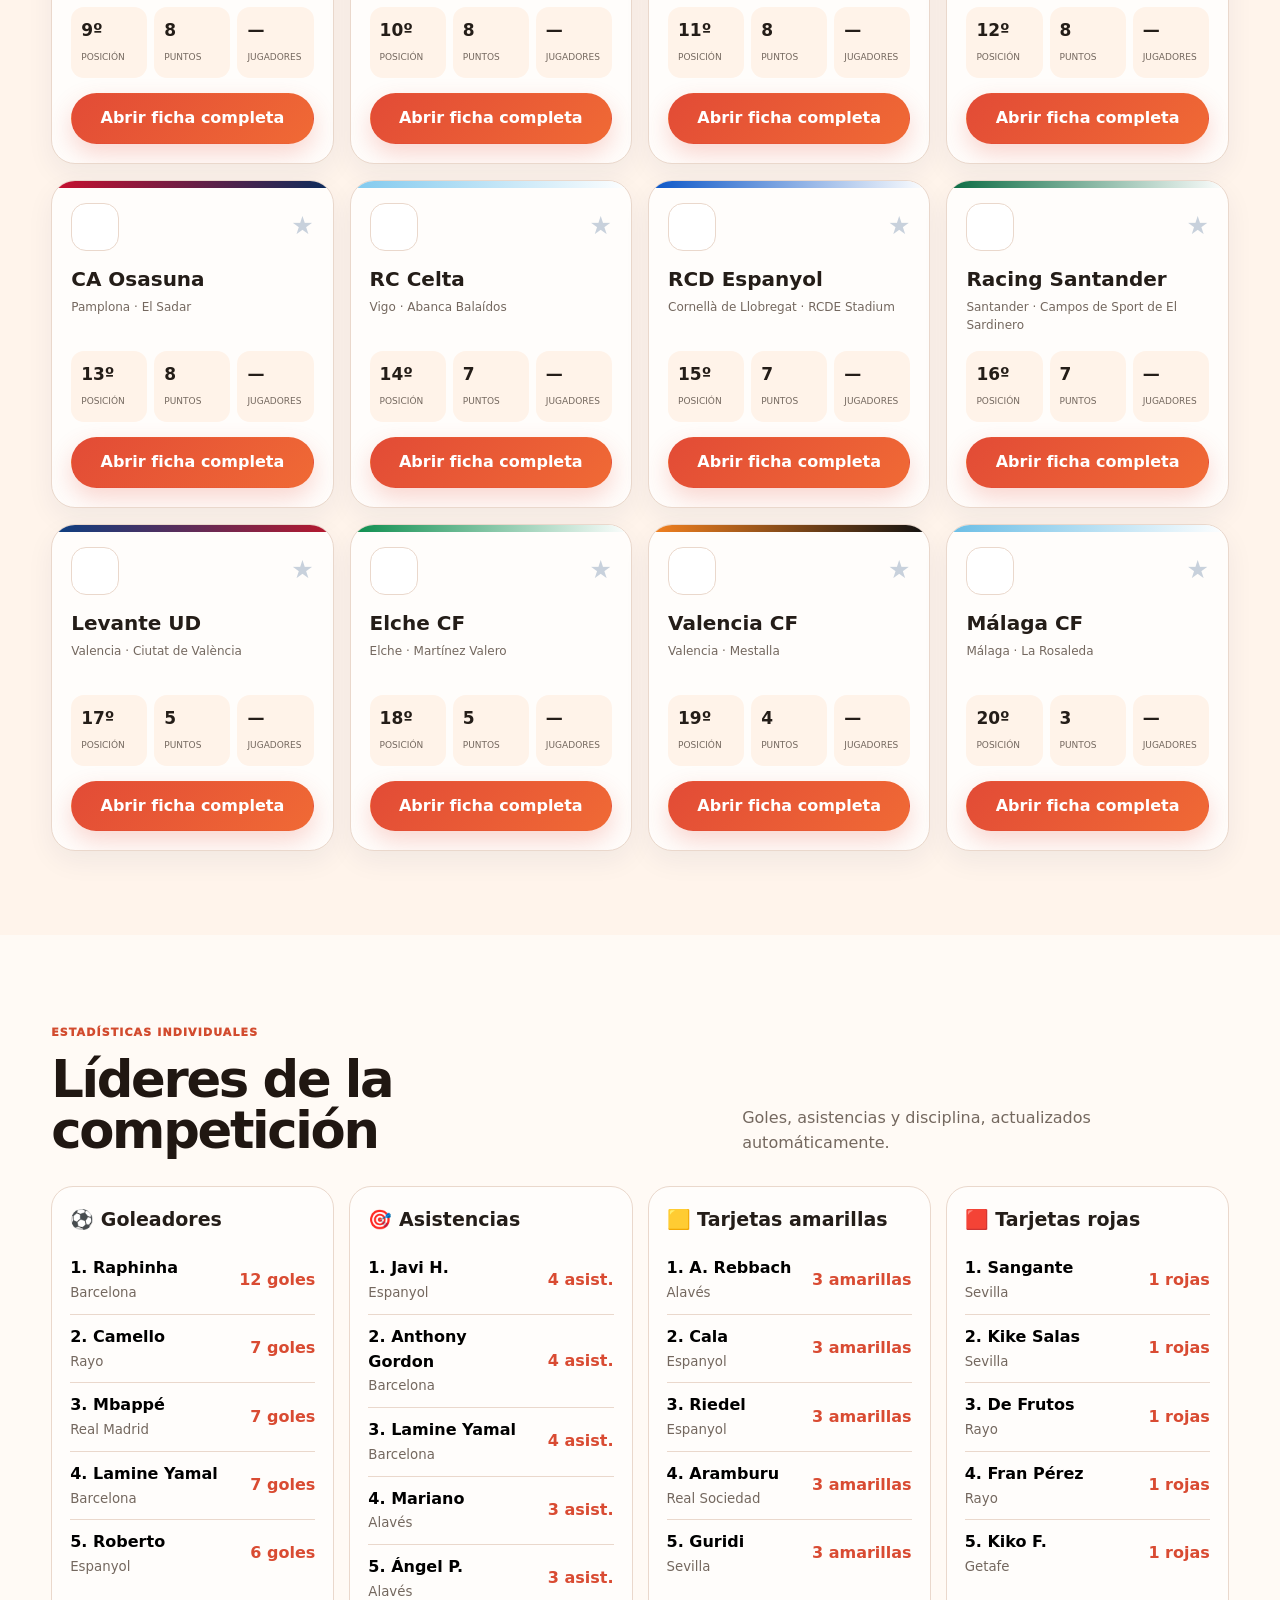
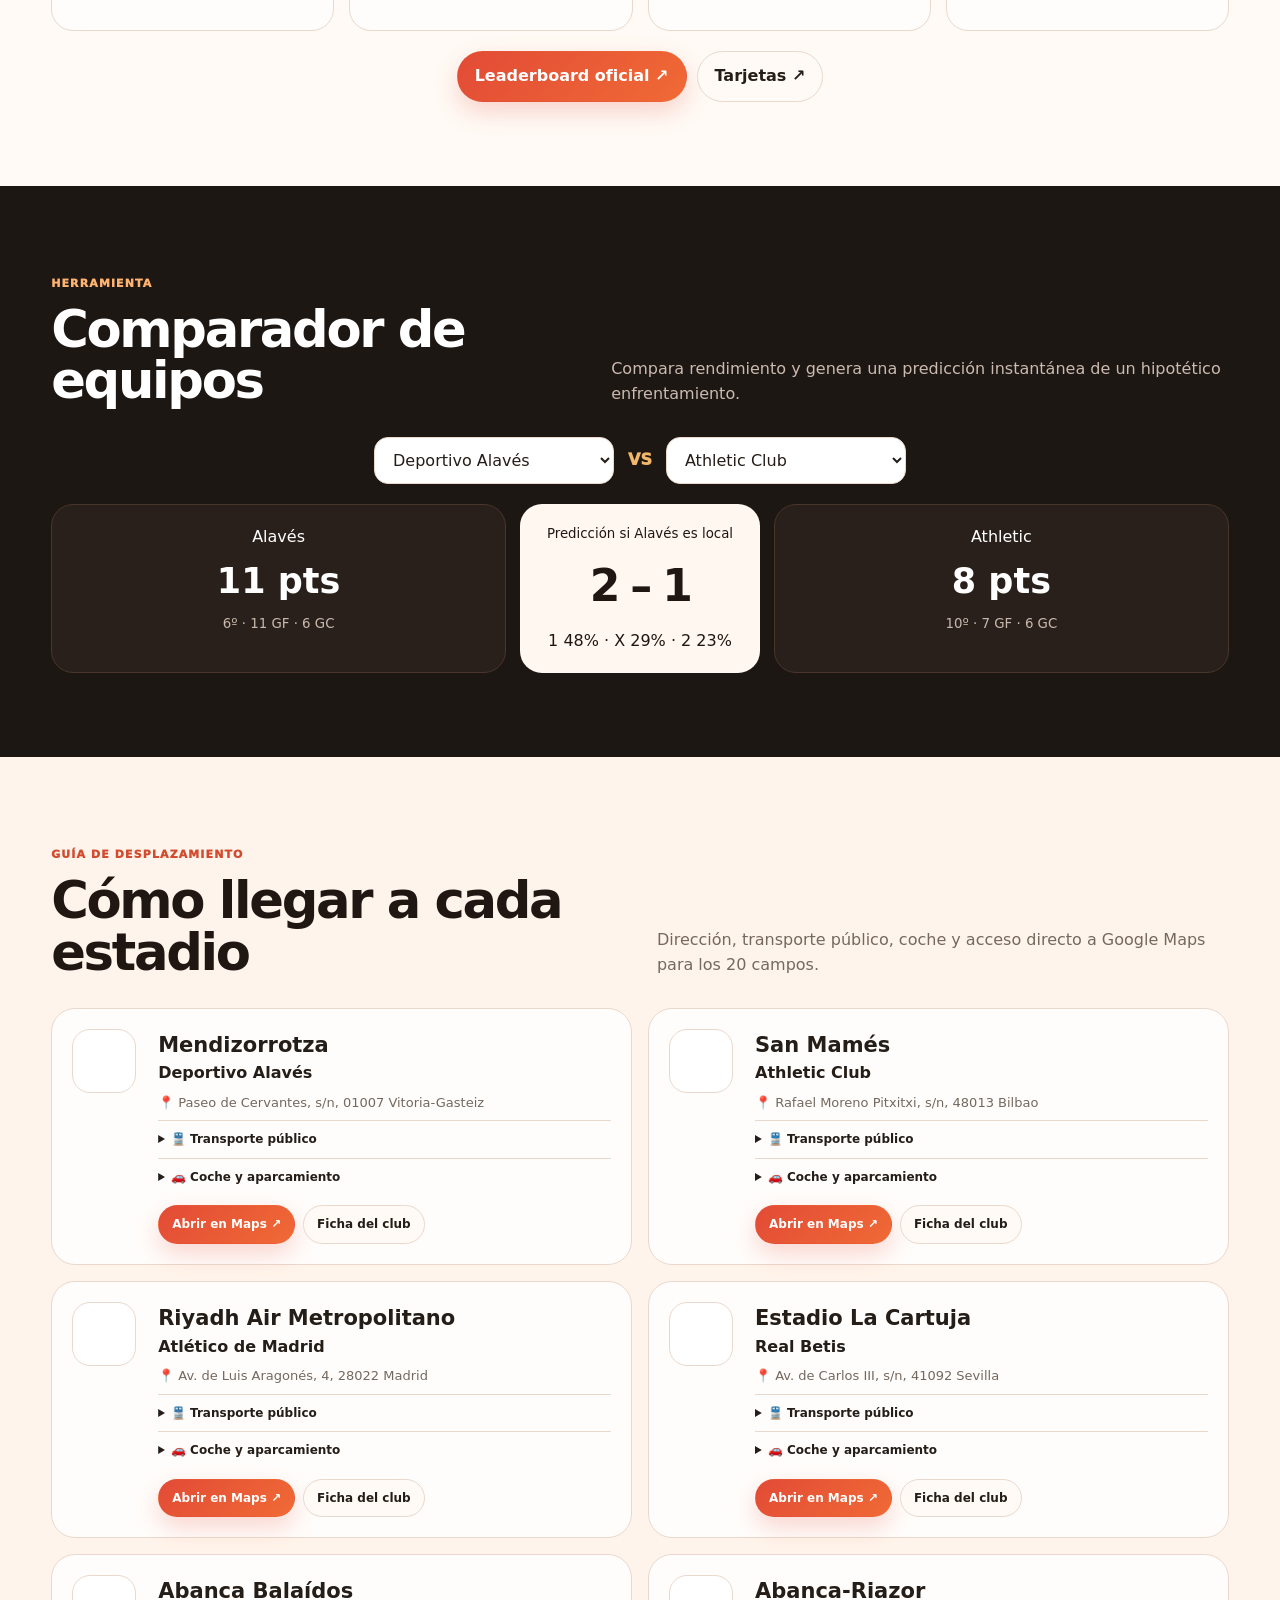
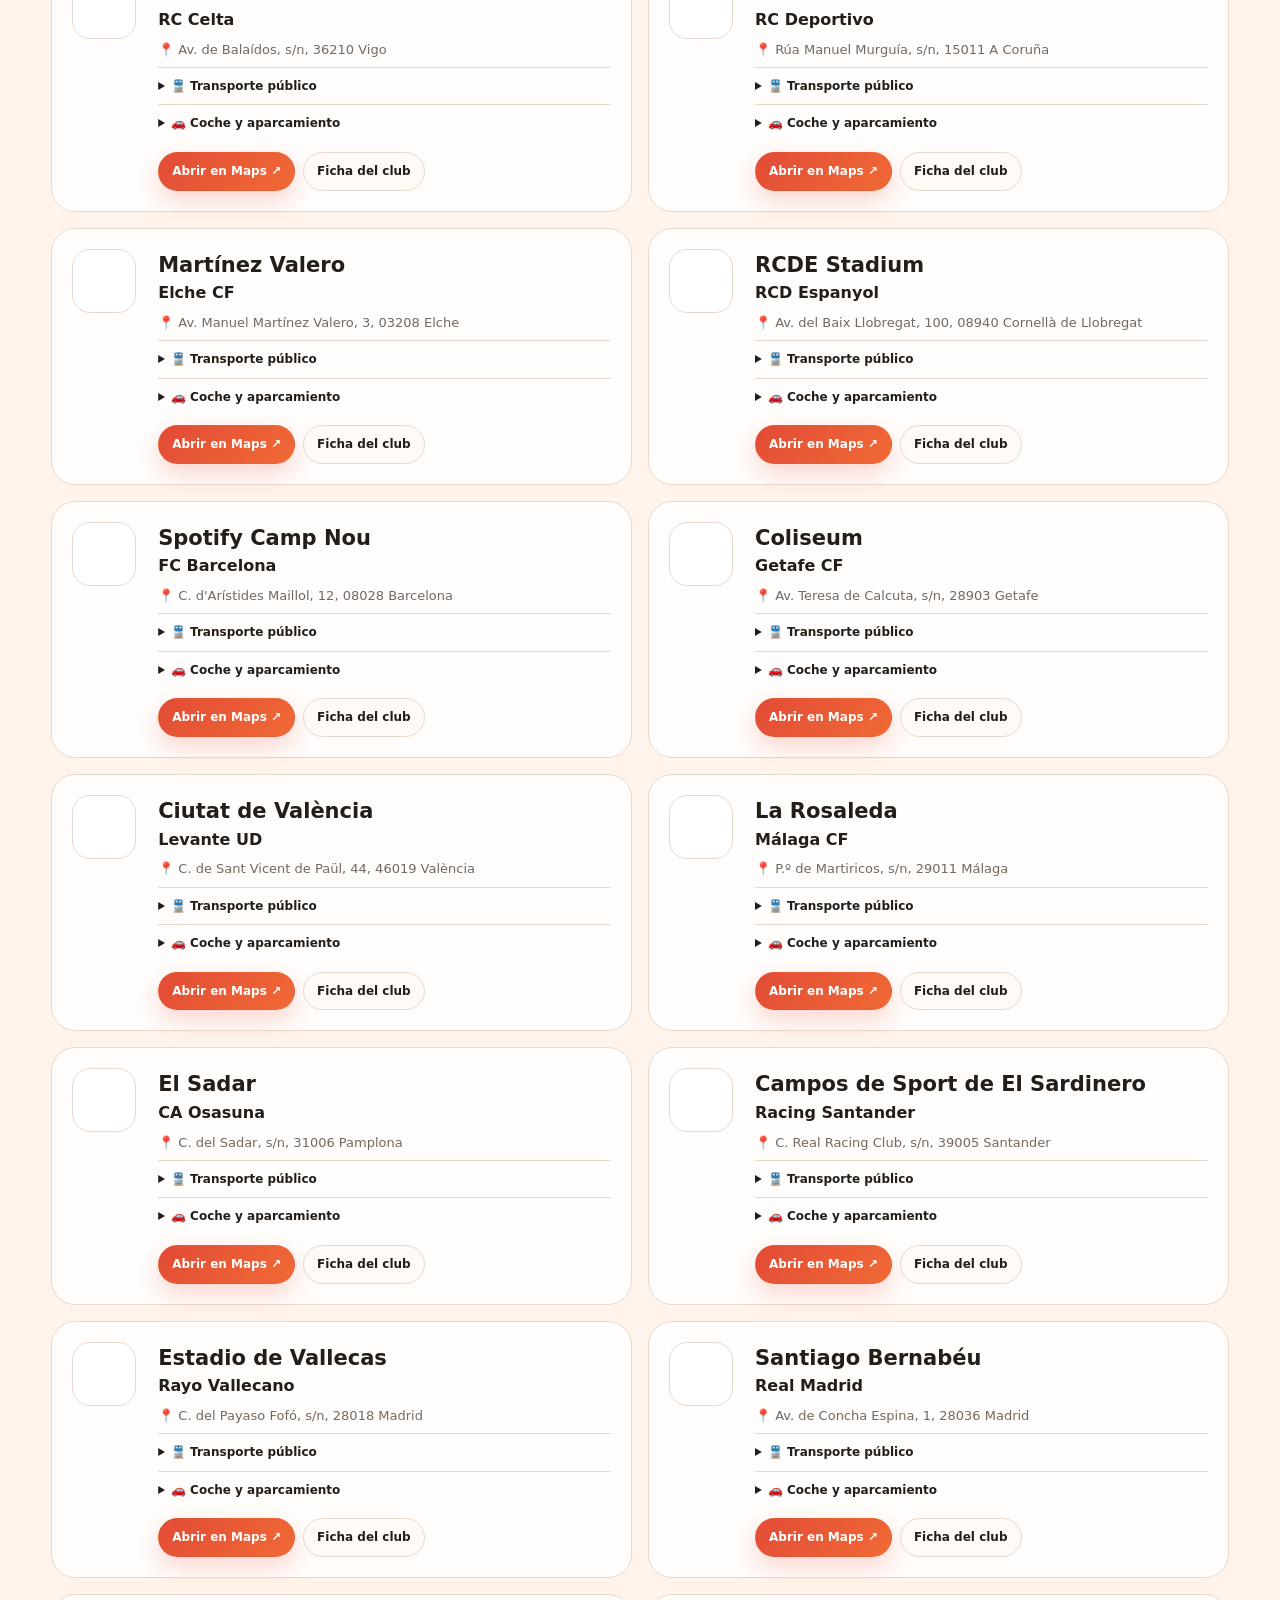
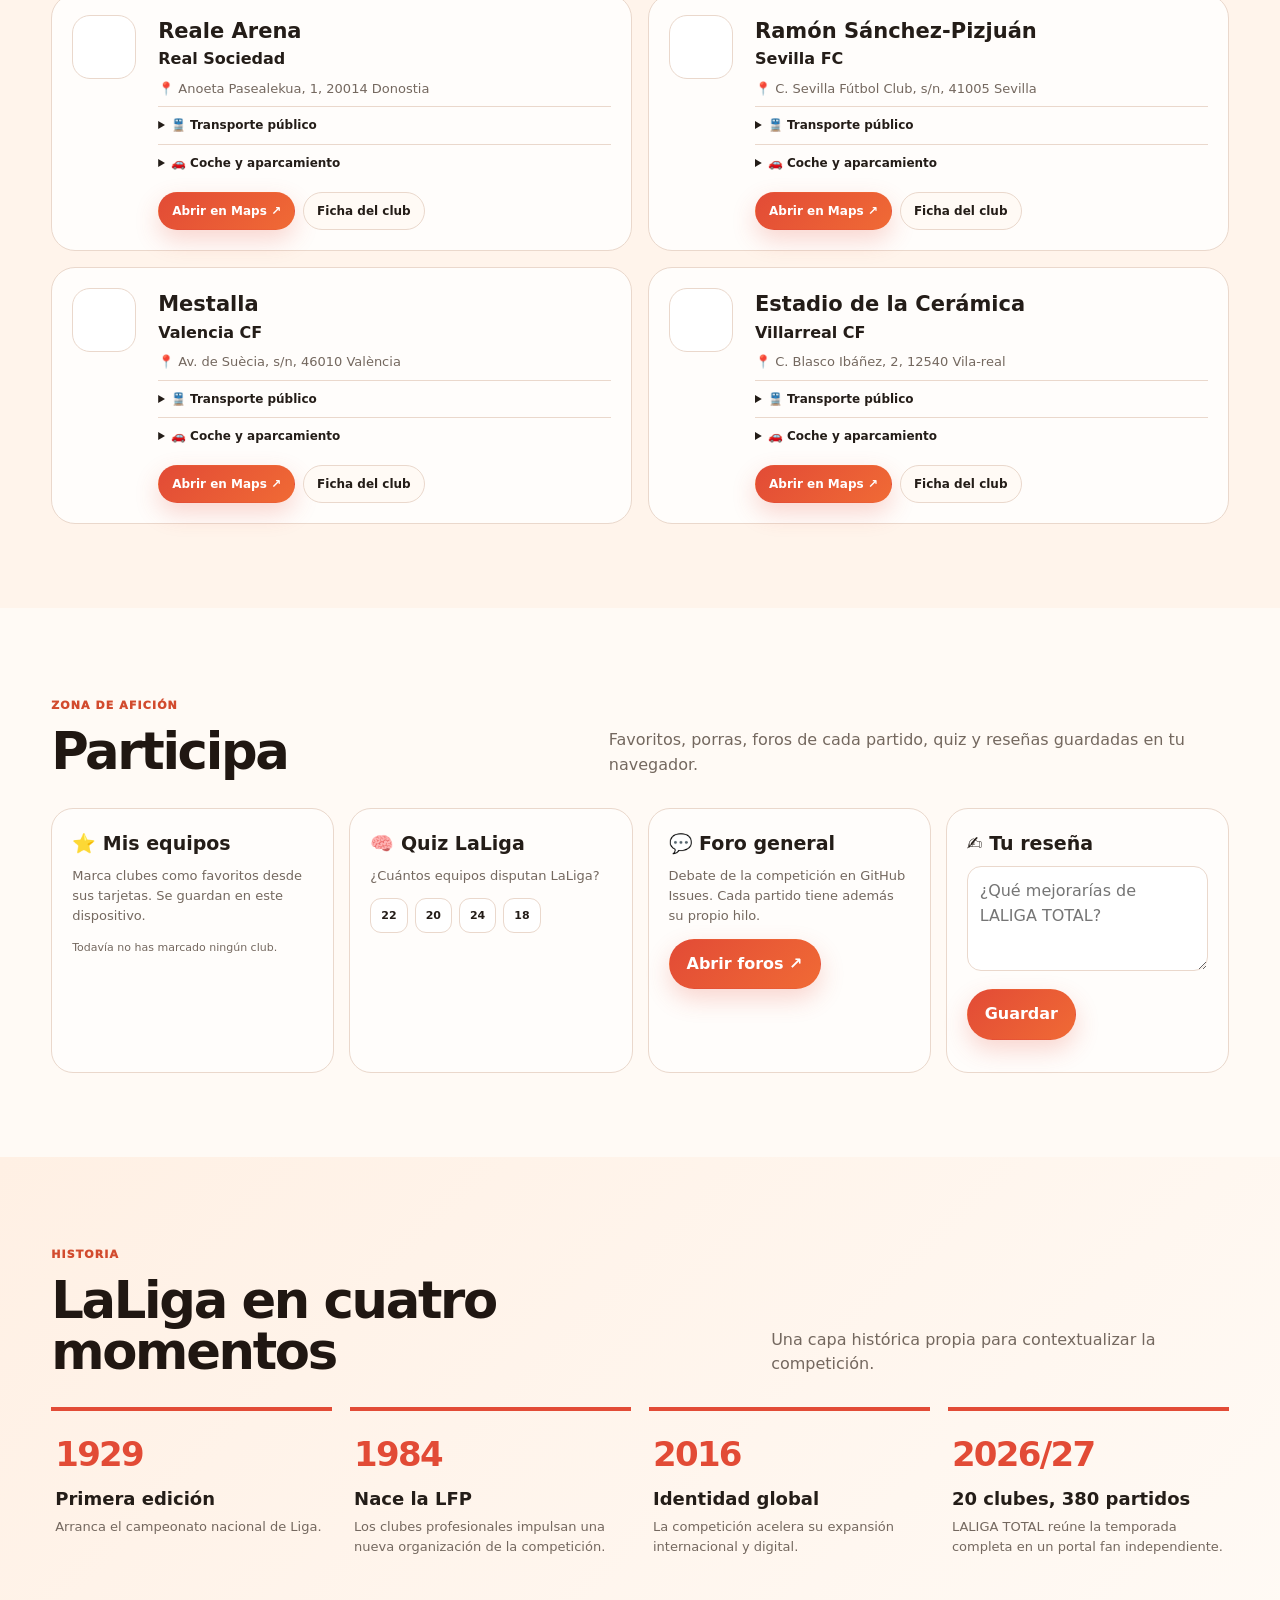
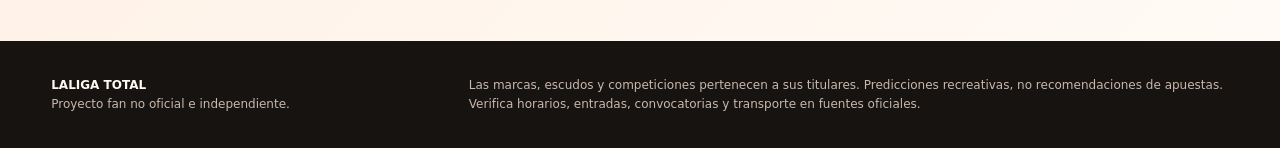
==== commit b4c4537f: "Activa respaldo inmediato de puntos casa-fuera" ====
--- a/laliga/index.html
+++ b/laliga/index.html
@@ -114,5 +114,6 @@
 </script>
 <script src="app.js"></script>
 <script src="enhancements.js"></script>
+<script src="home-away-fallback.js"></script>
 </body>
 </html>
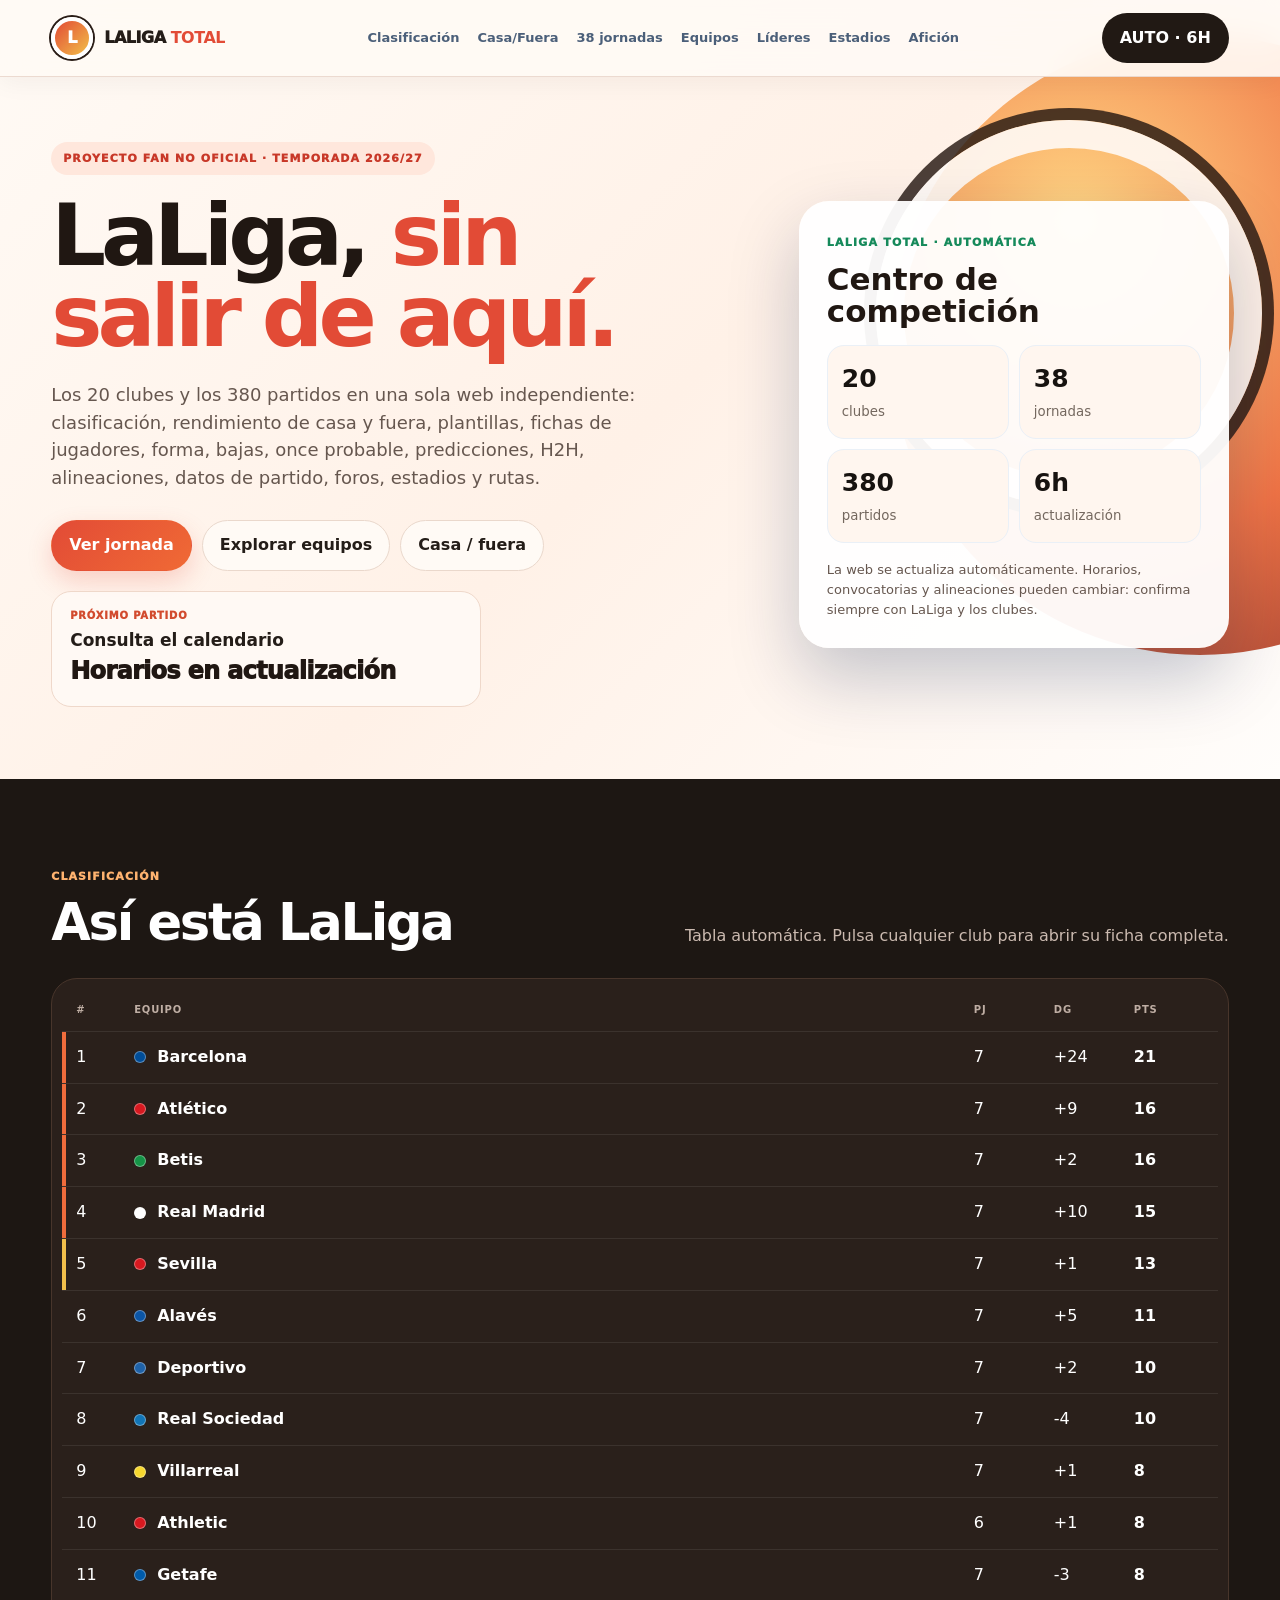
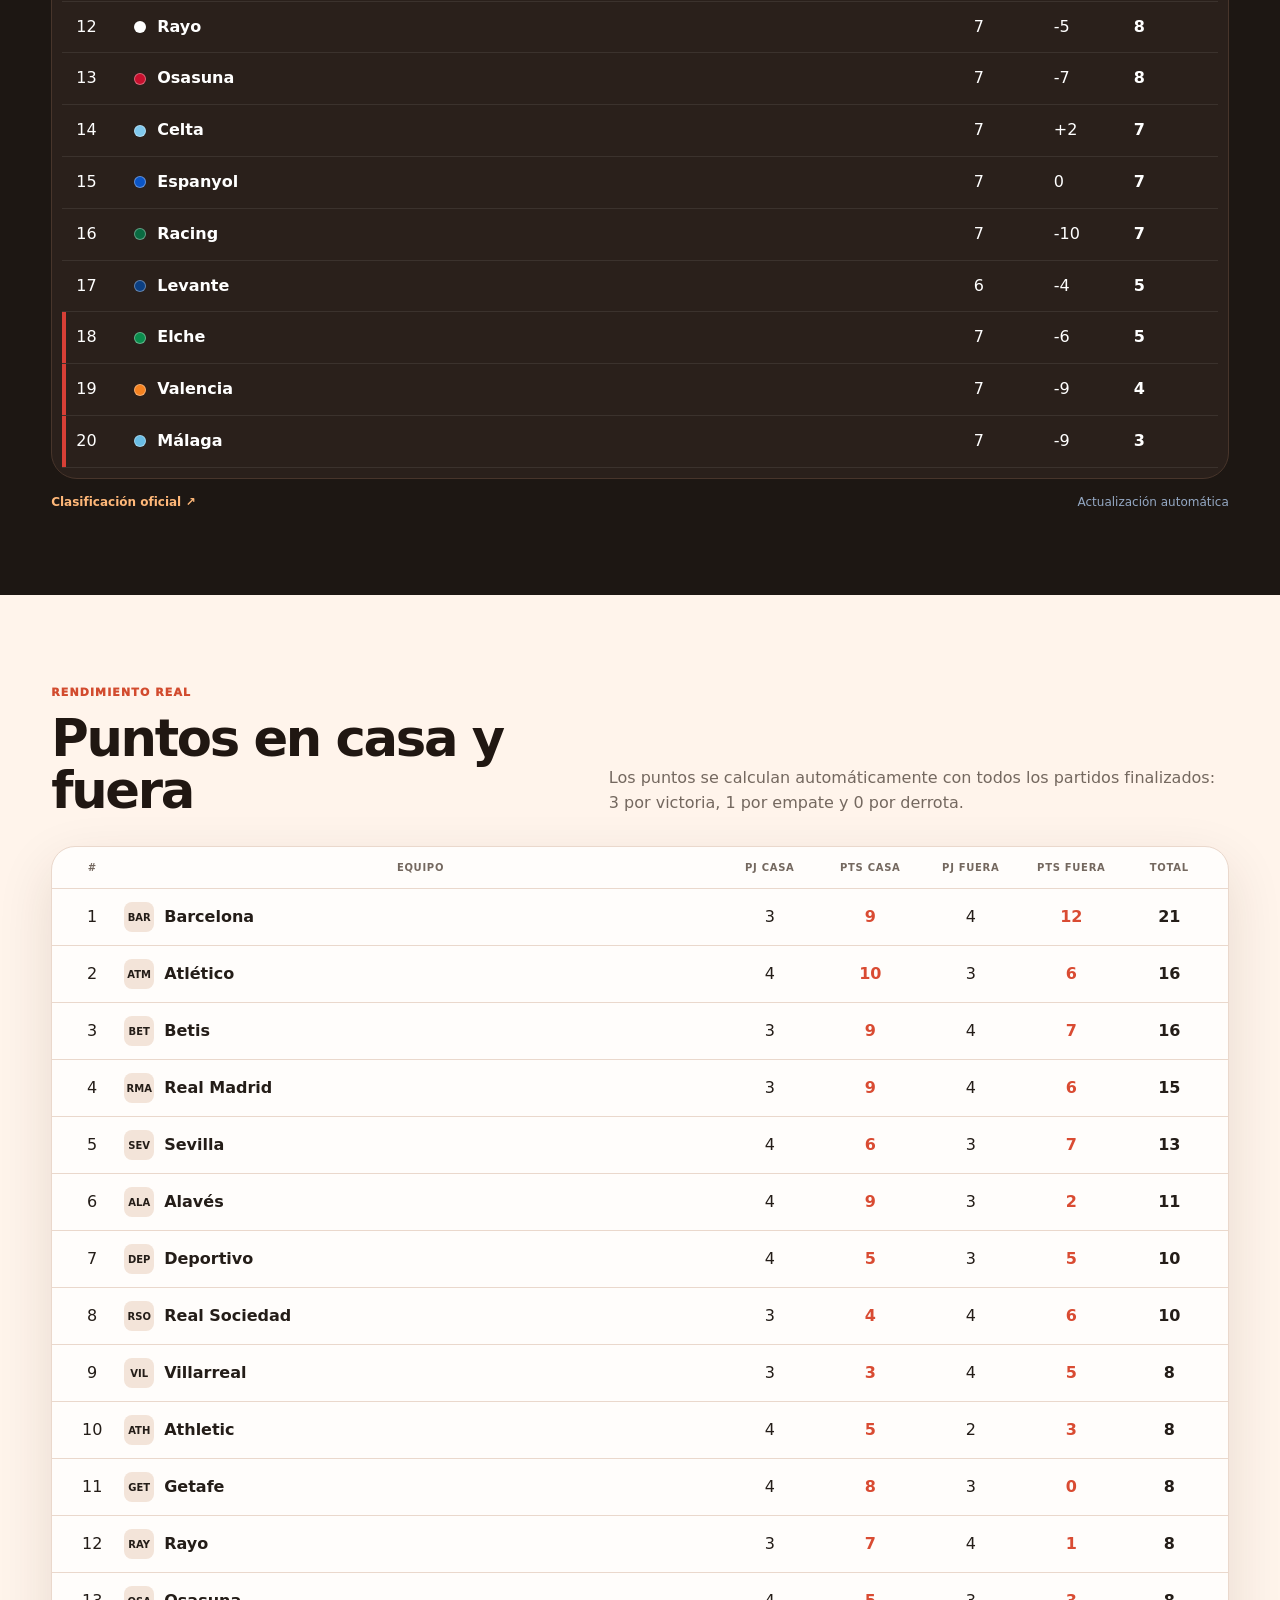
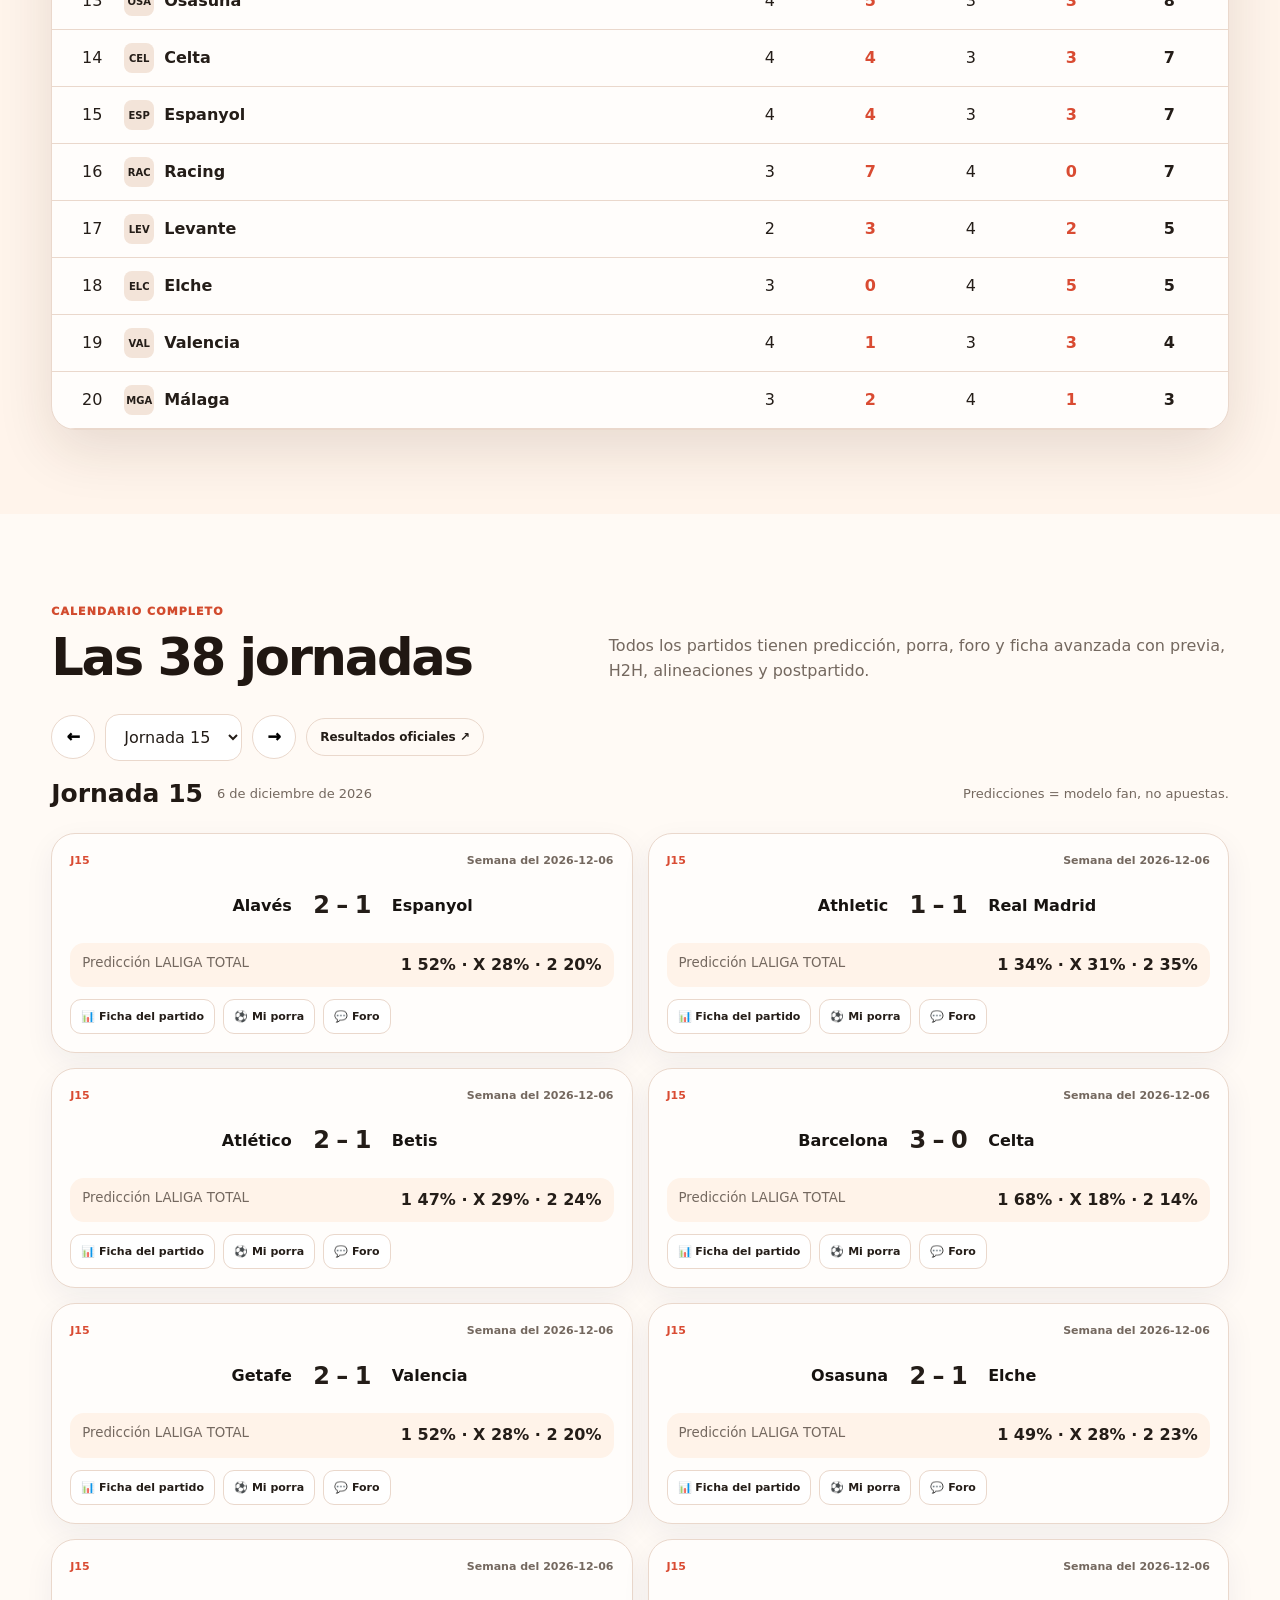
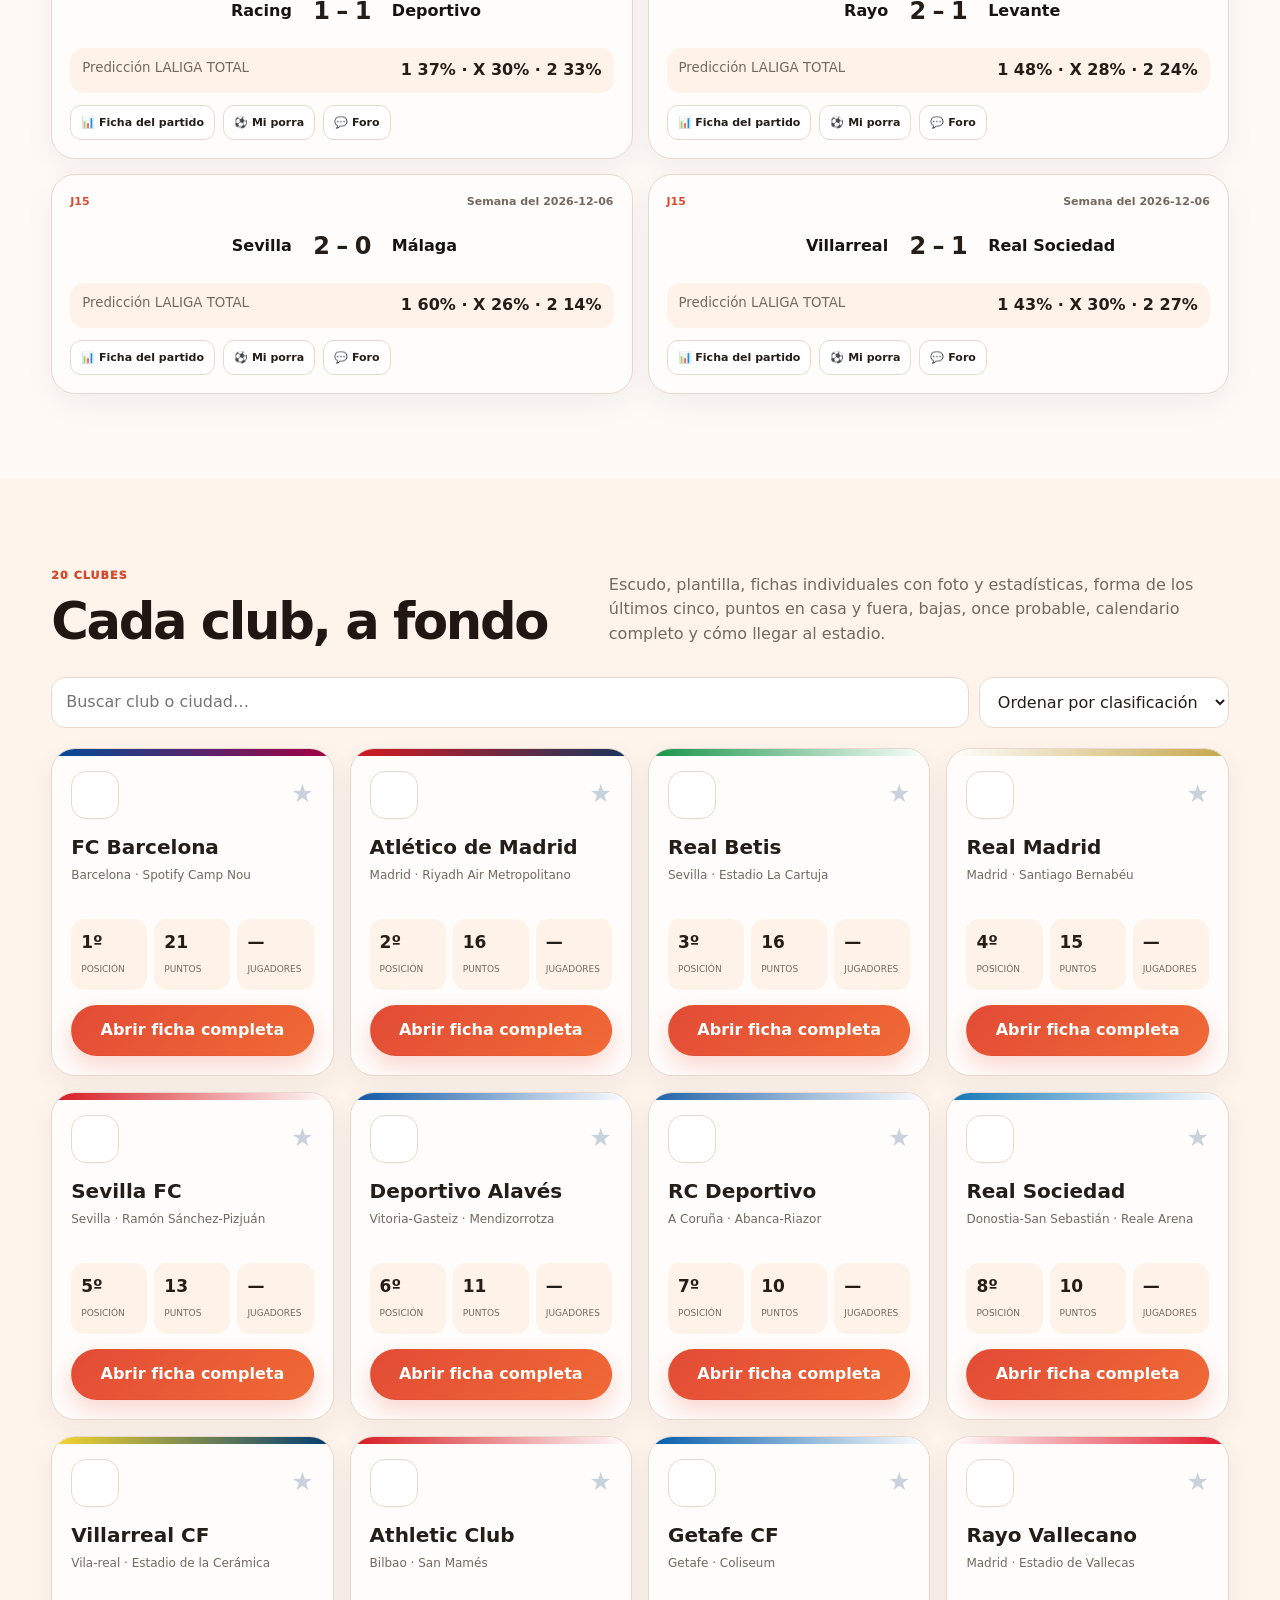
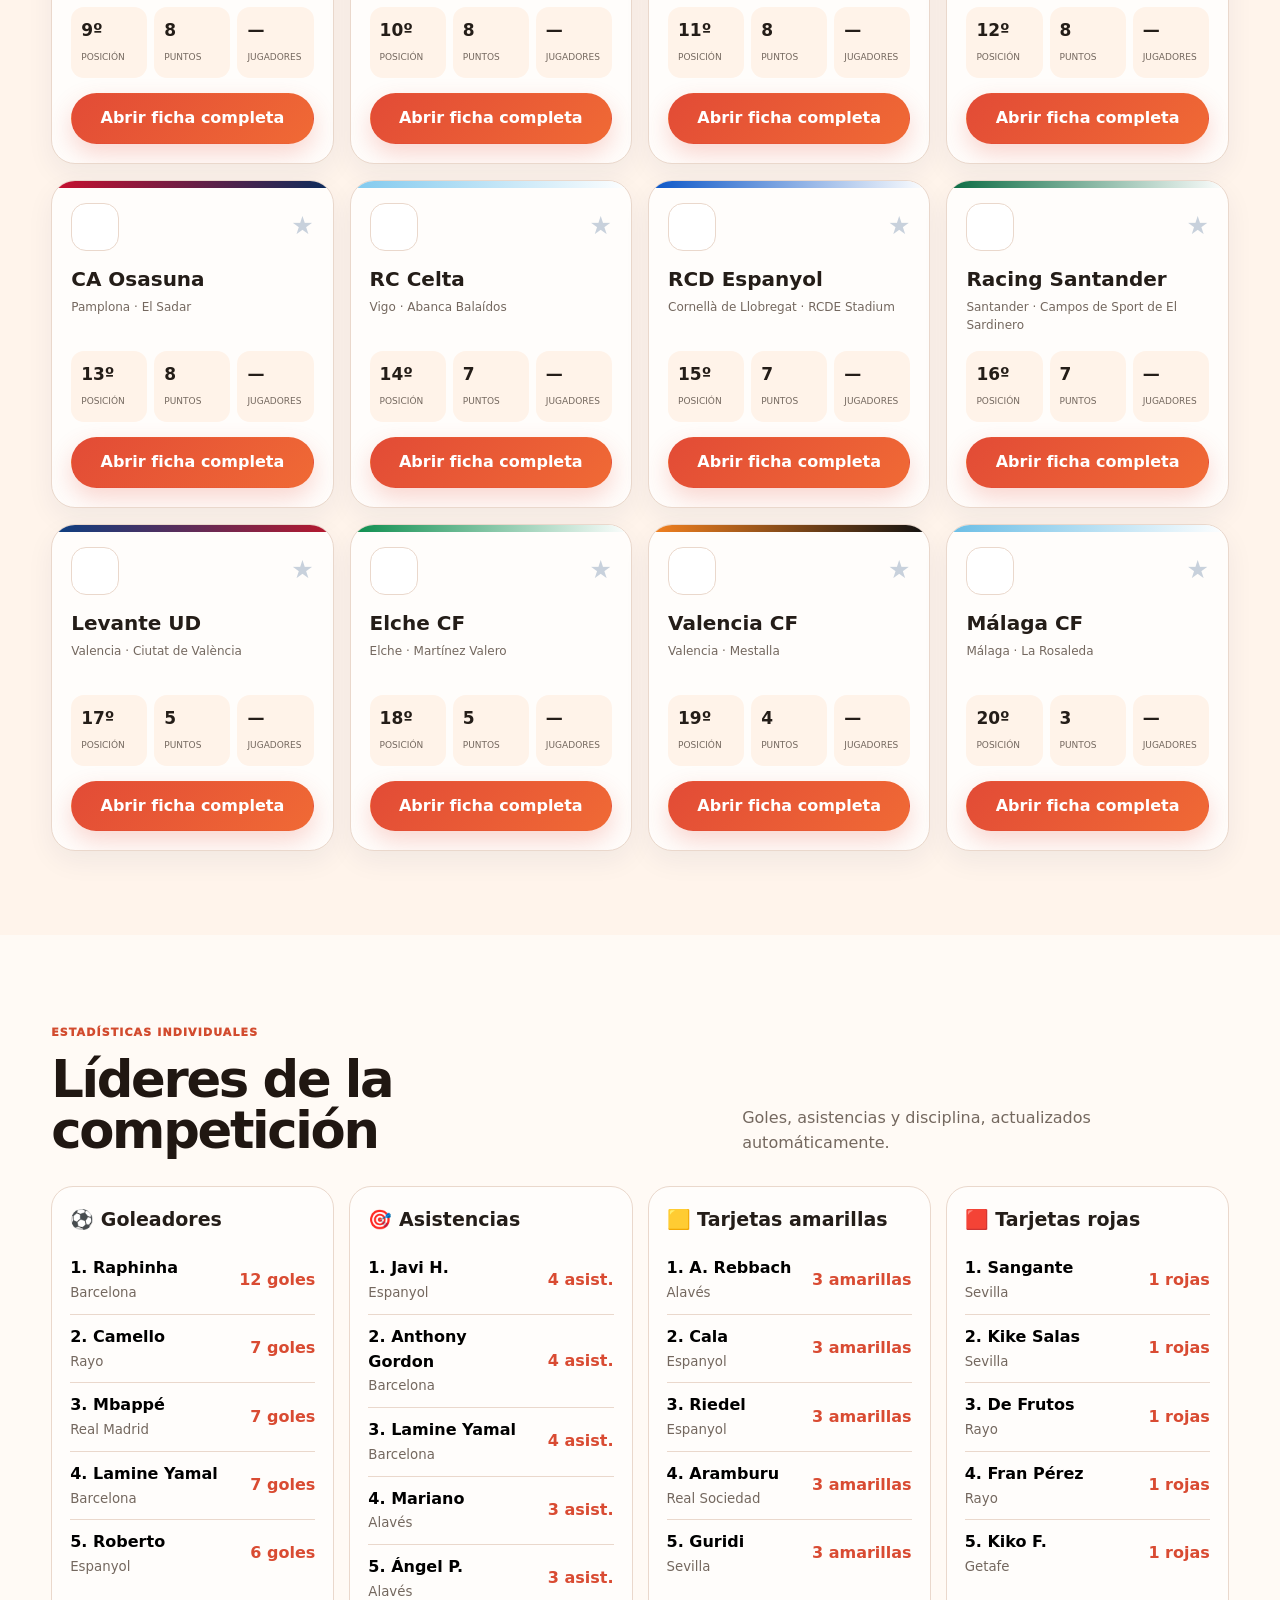
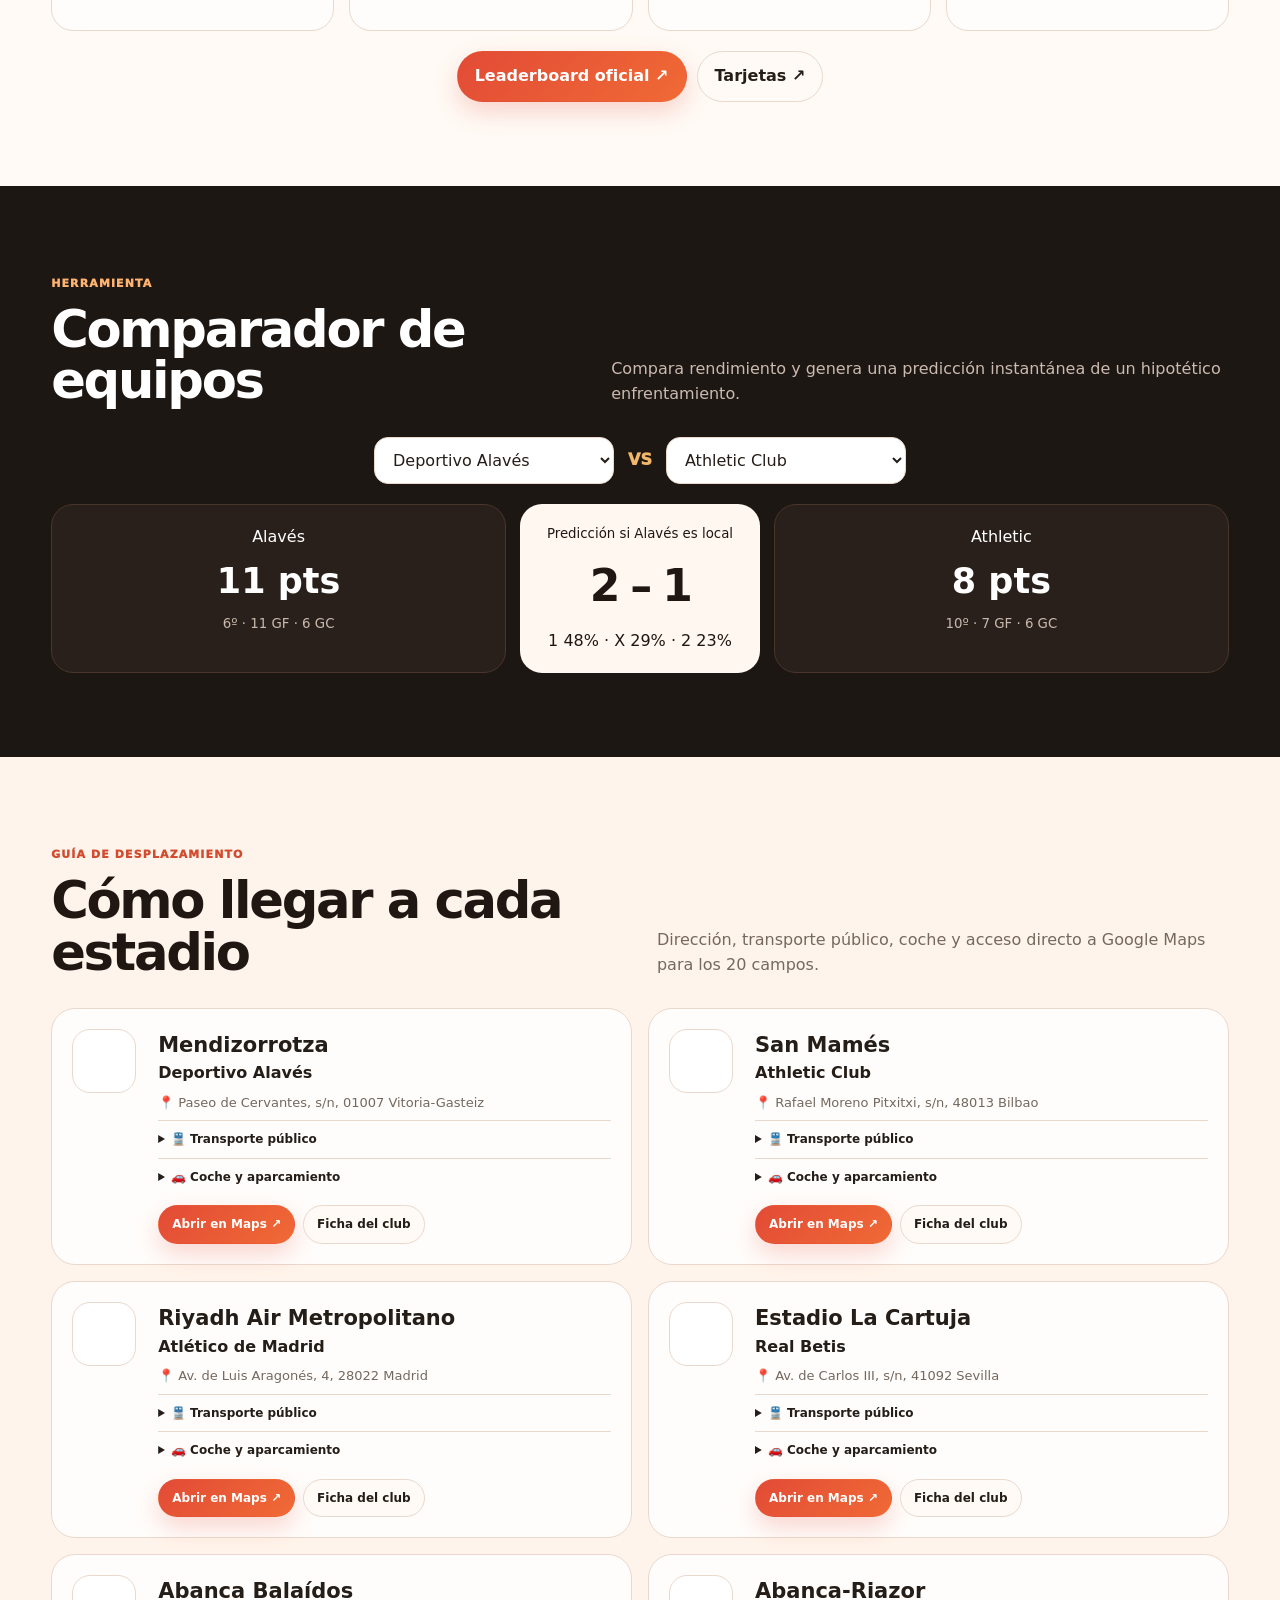
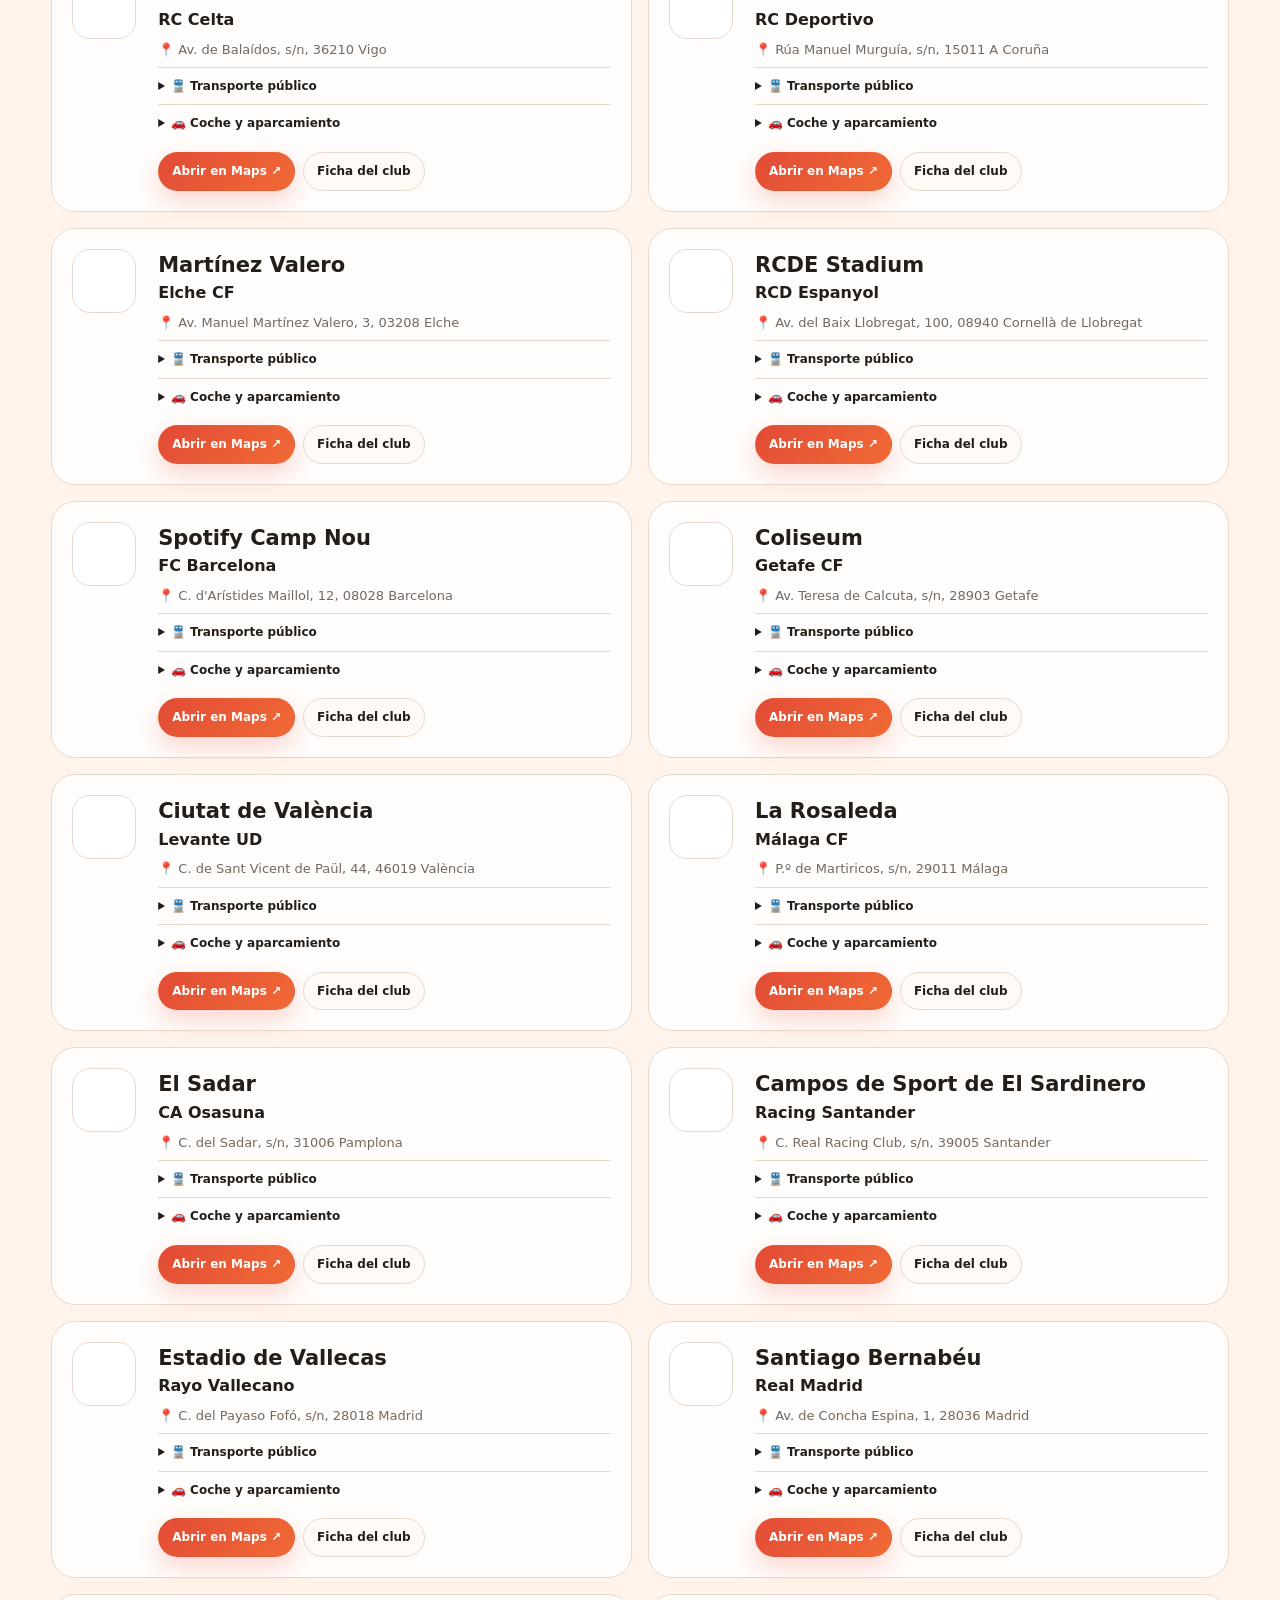
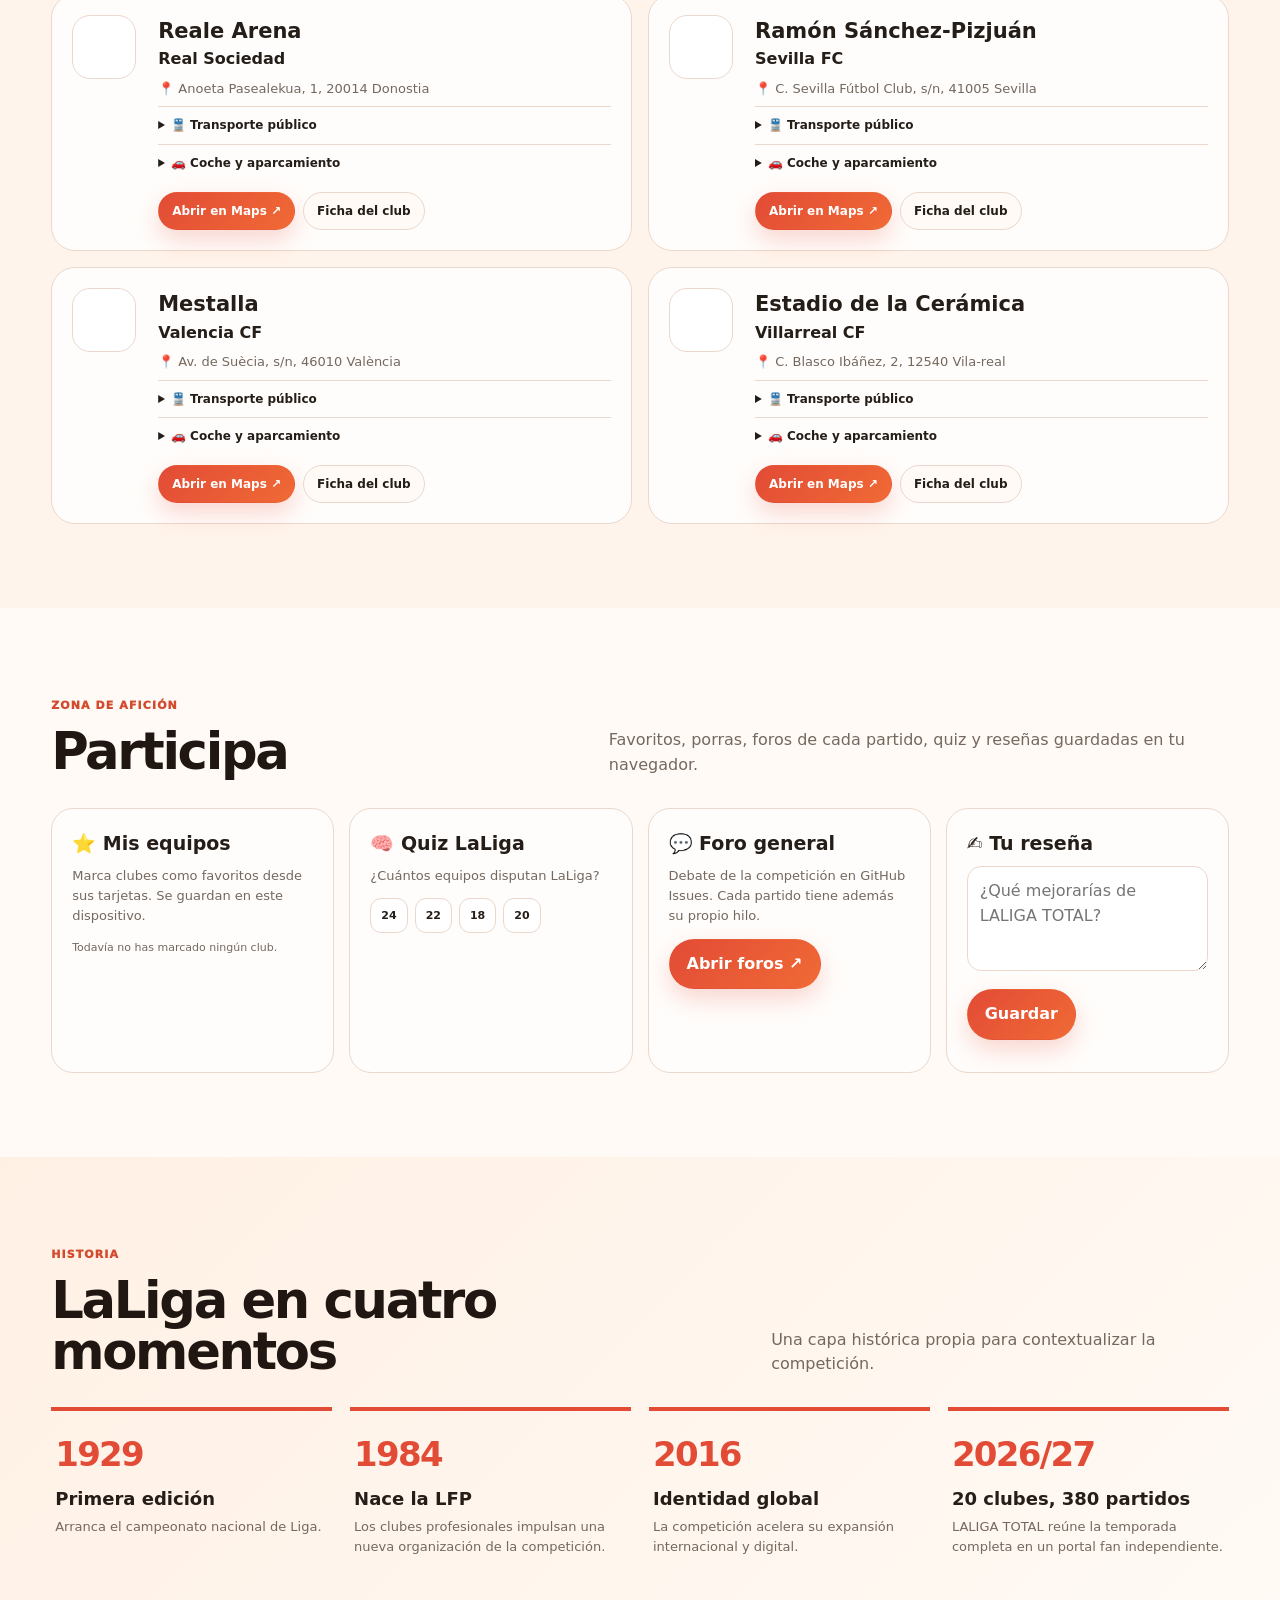
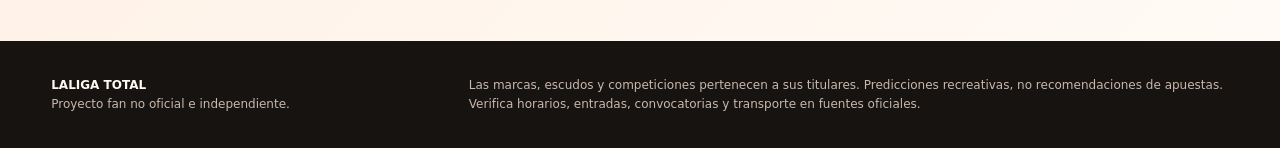
==== commit db4edba5: "Activa escudos y fichas de jugadores en cliente" ====
--- a/laliga/index.html
+++ b/laliga/index.html
@@ -10,6 +10,7 @@
 <link rel="stylesheet" href="style.css">
 <link rel="stylesheet" href="pro.css">
 <link rel="stylesheet" href="theme.css">
+<link rel="stylesheet" href="players.css">
 </head>
 <body>
 <a class="skip" href="#main">Saltar al contenido</a>
@@ -115,5 +116,6 @@
 <script src="app.js"></script>
 <script src="enhancements.js"></script>
 <script src="home-away-fallback.js"></script>
+<script src="client-rosters.js"></script>
 </body>
 </html>
--- a/laliga/players.css
+++ b/laliga/players.css
@@ -0,0 +1,18 @@
+/* Fichas de plantilla inspiradas en el patrón visual de Pericos 1900 */
+.pericos-player-grid{display:grid;grid-template-columns:repeat(3,minmax(0,1fr));gap:14px}
+.fallback-player-card{position:relative;min-height:245px;border:1px solid var(--line);border-radius:22px;background:linear-gradient(160deg,#fffdfb,#fff1e6);overflow:hidden;text-align:left;padding:0;box-shadow:0 10px 28px rgba(64,32,18,.08);transition:.2s ease}
+.fallback-player-card:hover{transform:translateY(-3px);box-shadow:0 18px 36px rgba(64,32,18,.13);border-color:#e7a786}
+.pericos-player-number{position:absolute;z-index:4;left:14px;top:12px;width:42px;height:42px;border-radius:50%;display:grid;place-items:center;background:#201712;color:#fff;font-size:18px;font-weight:1000;border:3px solid #fff7ef;box-shadow:0 5px 14px rgba(0,0,0,.18)}
+.pericos-player-photo{display:block;height:166px;background:radial-gradient(circle at 55% 25%,#fff,#f4d9c8);overflow:hidden}
+.pericos-player-photo img{width:100%;height:100%;object-fit:contain;object-position:center bottom;display:block}
+.pericos-player-copy{display:block;padding:14px 16px 16px}
+.pericos-player-copy small{display:block;color:#d34b31;font-size:10px;font-weight:950;letter-spacing:.09em;text-transform:uppercase;margin-bottom:2px}
+.pericos-player-copy strong{display:block;color:#201712;font-size:18px;line-height:1.05;margin-bottom:9px}
+.pericos-player-copy em{font-style:normal;font-size:11px;font-weight:850;color:#77665b}
+.pericos-player-detail{display:grid;grid-template-columns:250px 1fr;gap:30px;align-items:center;background:linear-gradient(135deg,#211814,#4b2d20);border-radius:28px;padding:30px;color:#fff;box-shadow:var(--shadow)}
+.pericos-player-detail h2{font-size:clamp(42px,6vw,72px);line-height:.92;letter-spacing:-.05em;margin:6px 0 12px}.pericos-player-detail p{color:#ead9ce;font-size:16px}
+.pericos-player-portrait{position:relative;height:300px;border-radius:23px;overflow:hidden;background:radial-gradient(circle at 50% 20%,#fff8f1,#e6bda6);border:1px solid rgba(255,255,255,.4)}
+.pericos-player-portrait img{width:100%;height:100%;object-fit:contain;object-position:center bottom}.pericos-player-portrait>b{position:absolute;left:14px;bottom:14px;width:56px;height:56px;border-radius:50%;display:grid;place-items:center;background:#e24b36;color:#fff;font-size:23px;border:4px solid #fff;font-weight:1000}
+.player-profile-facts{display:grid;grid-template-columns:repeat(3,minmax(0,1fr));gap:10px;margin-top:22px}.player-profile-facts span{background:rgba(255,255,255,.1);border:1px solid rgba(255,255,255,.15);border-radius:14px;padding:12px}.player-profile-facts small,.player-profile-facts b{display:block}.player-profile-facts small{font-size:9px;text-transform:uppercase;letter-spacing:.08em;color:#dfcabc}.player-profile-facts b{font-size:18px;margin-top:3px}
+@media(max-width:960px){.pericos-player-grid{grid-template-columns:repeat(2,minmax(0,1fr))}.pericos-player-detail{grid-template-columns:190px 1fr}.pericos-player-portrait{height:250px}}
+@media(max-width:620px){.pericos-player-grid{grid-template-columns:1fr}.pericos-player-detail{grid-template-columns:1fr;padding:20px}.pericos-player-portrait{height:280px}.player-profile-facts{grid-template-columns:1fr 1fr 1fr}}
